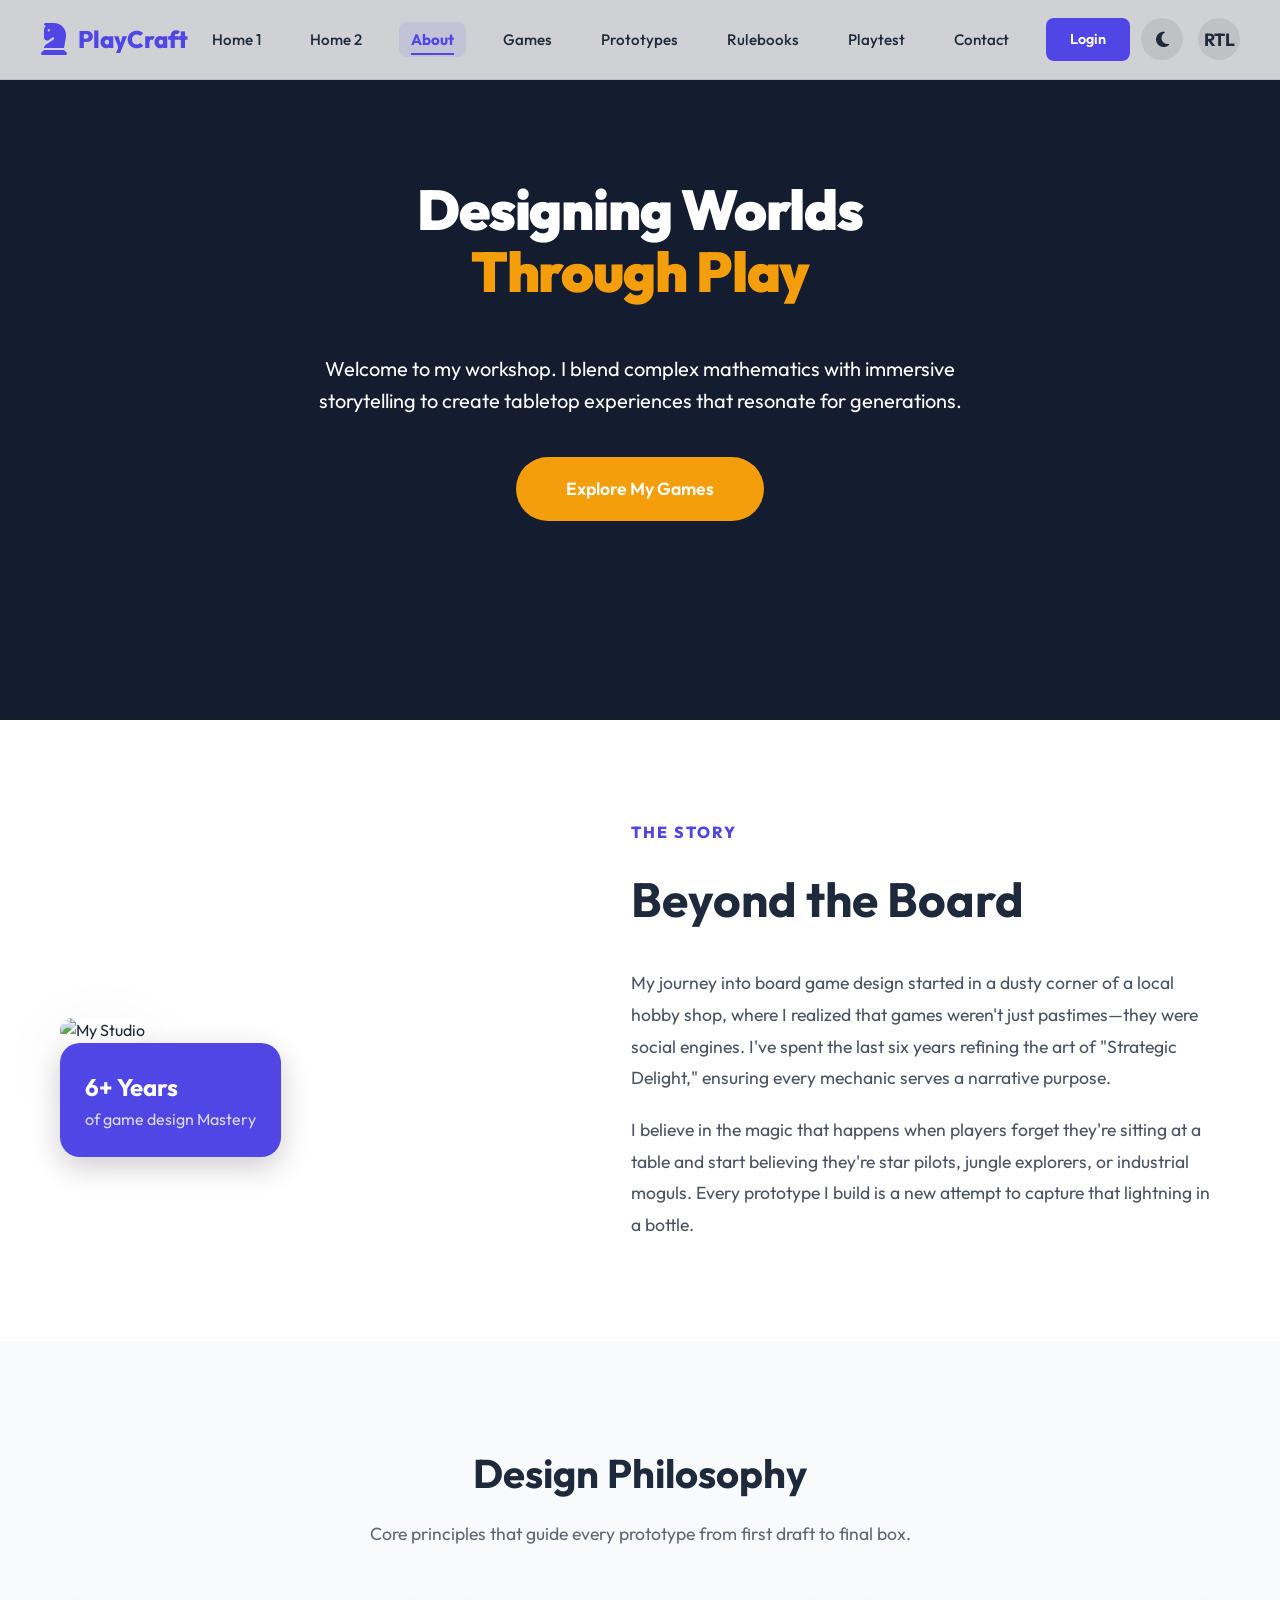
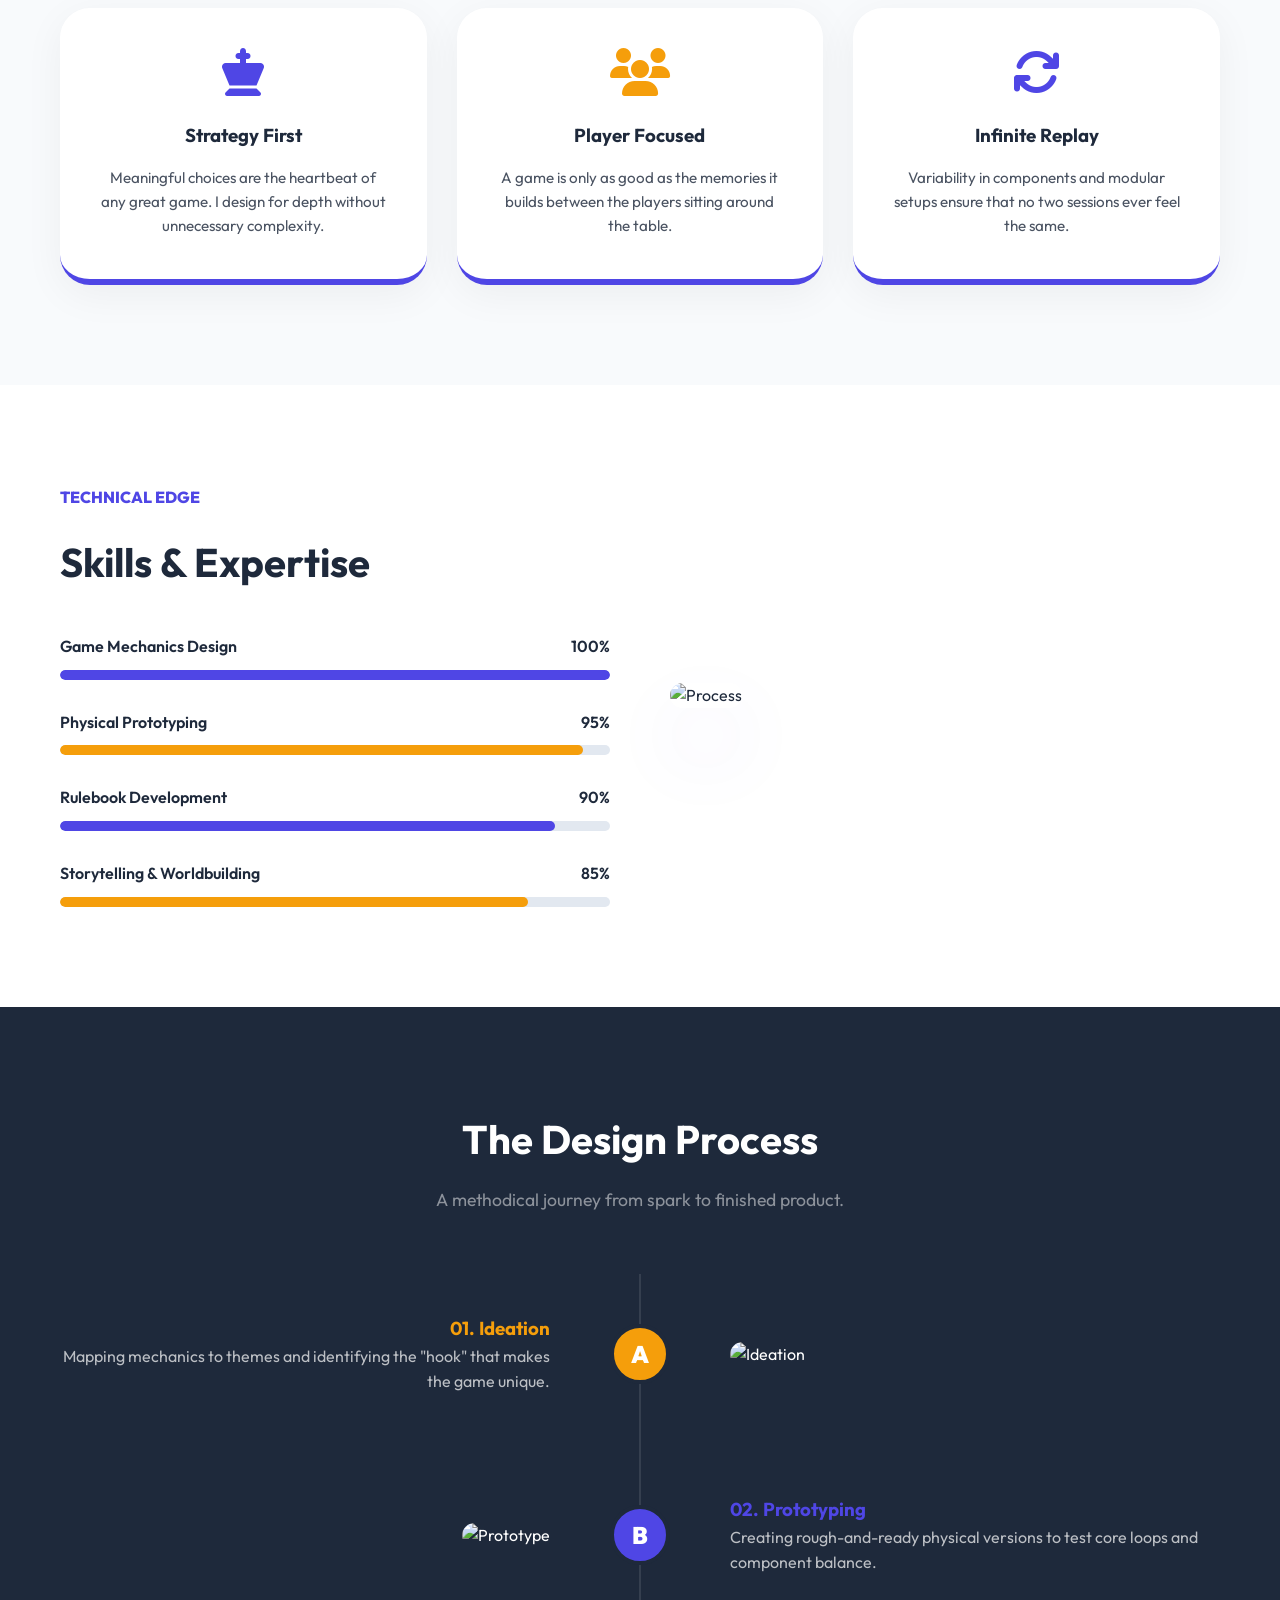
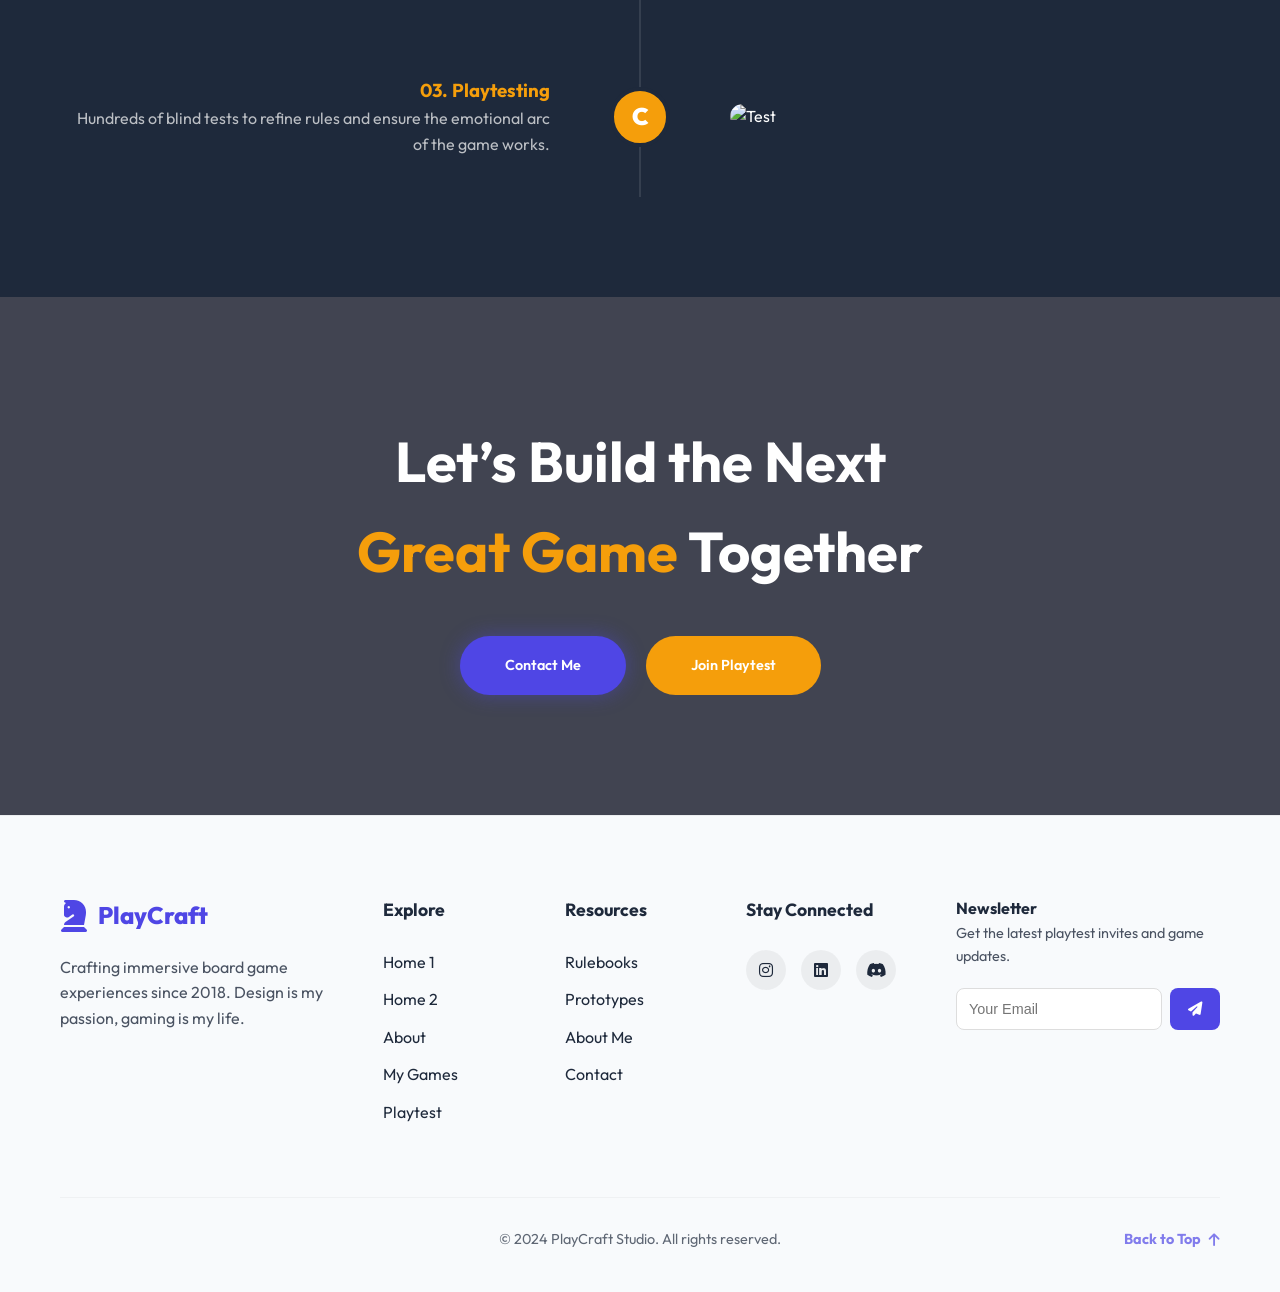
==== about.html @ fb5658e9 "first commit" ====
<!DOCTYPE html>
<html lang="en">

<head>
    <meta charset="UTF-8">
    <meta name="viewport" content="width=device-width, initial-scale=1.0">
    <title>About Me | PlayCraft - Designing Worlds Through Play</title>
    <link rel="stylesheet" href="style.css">
    <link
        href="https://fonts.googleapis.com/css2?family=Outfit:wght@300;400;500;600;700;800;900&family=Inter:wght@400;500;600;700&display=swap"
        rel="stylesheet">
    <link rel="stylesheet" href="https://cdnjs.cloudflare.com/ajax/libs/font-awesome/6.4.0/css/all.min.css">
</head>

<body>

    <!-- Header -->
    <header>
        <div class="header-container">
            <a href="index.html" class="logo">
                <i class="fas fa-chess-knight"></i>
                <span>PlayCraft</span>
            </a>
            <nav id="main-nav">
                <ul>
                    <li><a href="index.html">Home 1</a></li>
                    <li><a href="home2.html">Home 2</a></li>
                    <li><a href="about.html" class="active">About</a></li>
                    <li><a href="games.html">Games</a></li>
                    <li><a href="prototypes.html">Prototypes</a></li>
                    <li><a href="rulebooks.html">Rulebooks</a></li>
                    <li><a href="playtest.html">Playtest</a></li>
                    <li><a href="contact.html">Contact</a></li>
                    <li><a href="login.html" class="btn btn-primary">Login</a></li>
                </ul>
            </nav>
            <div class="header-actions">
                <button class="toggle-btn" id="theme-toggle"><i class="fas fa-moon"></i></button>
                <button class="toggle-btn" id="rtl-toggle">RTL</button>
                <i class="fas fa-bars hamburger" id="hamburger"></i>
            </div>
        </div>
    </header>

    <main>
        <!-- 1. Hero Section -->
        <section class="hero"
            style="background-image: url('https://images.unsplash.com/photo-1632501641765-e568d28b0015?auto=format&fit=crop&q=80&w=1920'); height: 80vh;">
            <div class="hero-overlay" style="background: rgba(15, 23, 42, 0.65);"></div>
            <div class="container" style="position: relative; z-index: 2; text-align: center; color: white; display: flex; flex-direction: column; align-items: center;">
                <h1 class="hero-title animate-up">Designing Worlds <br><span style="color: var(--secondary);">Through Play</span></h1>
                <p class="animate-up"
                    style="font-size: 1.25rem; max-width: 700px; margin: 30px auto 40px; opacity: 0.9; animation-delay: 0.2s;">
                    Welcome to my workshop. I blend complex mathematics with immersive storytelling to create tabletop
                    experiences that resonate for generations.</p>
                <a href="games.html" class="btn btn-secondary animate-up"
                    style="padding: 18px 50px; font-size: 1.1rem; border-radius: 50px; animation-delay: 0.4s;">Explore
                    My Games</a>
            </div>
        </section>

        <!-- 2. Designer Intro (Story Section) -->
        <section id="designer-intro" style="overflow: hidden;">
            <div class="container">
                <div style="display: flex; align-items: center; gap: 80px; flex-wrap: wrap;">
                    <div class="animate-left" style="flex: 1; min-width: 350px; position: relative;">
                        <img src="https://images.unsplash.com/photo-1552664730-d307ca884978?auto=format&fit=crop&q=80&w=800"
                            alt="My Studio"
                            style="width: 100%; border-radius: 40px; box-shadow: 0 30px 70px rgba(0,0,0,0.15); transition: transform 0.5s;"
                            onmouseover="this.style.transform='scale(1.05)'"
                            onmouseout="this.style.transform='scale(1)'">
                        <div
                            style="position: absolute; -bottom: 20px; -right: 20px; background: var(--primary); color: white; padding: 25px; border-radius: 20px; box-shadow: 0 10px 30px rgba(0,0,0,0.2);">
                            <h4 style="margin: 0; font-size: 1.5rem;">6+ Years</h4>
                            <p style="margin: 0; opacity: 0.8;">of game design Mastery</p>
                        </div>
                    </div>
                    <div class="animate-up" style="flex: 1.2; min-width: 350px;">
                        <span
                            style="color: var(--primary); font-weight: 800; text-transform: uppercase; letter-spacing: 2px;">The
                            Story</span>
                        <h2 style="font-size: 3rem; margin: 15px 0 30px;">Beyond the Board</h2>
                        <p style="font-size: 1.1rem; margin-bottom: 20px; line-height: 1.8; opacity: 0.8;">My journey
                            into board game design started in a dusty corner of a local hobby shop, where I realized
                            that games weren't just pastimes—they were social engines. I've spent the last six years
                            refining the art of "Strategic Delight," ensuring every mechanic serves a narrative purpose.
                        </p>
                        <p style="font-size: 1.1rem; line-height: 1.8; opacity: 0.8;">I believe in the magic that
                            happens when players forget they're sitting at a table and start believing they're star
                            pilots, jungle explorers, or industrial moguls. Every prototype I build is a new attempt to
                            capture that lightning in a bottle.</p>
                    </div>
                </div>
            </div>
        </section>

        <!-- 3. Design Philosophy -->
        <section id="philosophy" style="background: #f8fafc;">
            <div class="container">
                <div class="section-header">
                    <h2>Design Philosophy</h2>
                    <p>Core principles that guide every prototype from first draft to final box.</p>
                </div>
                <div style="display: grid; grid-template-columns: repeat(auto-fit, minmax(280px, 1fr)); gap: 30px;">
                    <div class="philosophy-card animate-up">
                        <i class="fas fa-chess-king"></i>
                        <h3>Strategy First</h3>
                        <p>Meaningful choices are the heartbeat of any great game. I design for depth without unnecessary complexity.</p>
                    </div>
                    <div class="philosophy-card animate-up" style="animation-delay: 0.1s;">
                        <i class="fas fa-users" style="color: var(--secondary);"></i>
                        <h3>Player Focused</h3>
                        <p>A game is only as good as the memories it builds between the players sitting around the table.</p>
                    </div>
                    <div class="philosophy-card animate-up" style="animation-delay: 0.2s;">
                        <i class="fas fa-sync"></i>
                        <h3>Infinite Replay</h3>
                        <p>Variability in components and modular setups ensure that no two sessions ever feel the same.</p>
                    </div>
                </div>
            </div>
        </section>

        <!-- 4. Skills & Expertise -->
        <section id="skills-section">
            <div class="container">
                <div style="display: flex; align-items: center; gap: 60px; flex-wrap: wrap;">
                    <div style="flex: 1; min-width: 350px;" class="animate-left">
                        <span style="color: var(--primary); font-weight: 800; text-transform: uppercase;">Technical
                            Edge</span>
                        <h2 style="font-size: 2.5rem; margin: 20px 0 40px;">Skills & Expertise</h2>

                        <div class="skill-item" style="margin-bottom: 30px;">
                            <div
                                style="display: flex; justify-content: space-between; margin-bottom: 10px; font-weight: 600;">
                                <span>Game Mechanics Design</span>
                                <span>100%</span>
                            </div>
                            <div
                                style="height: 10px; width: 100%; background: #e2e8f0; border-radius: 10px; overflow: hidden;">
                                <div class="animate-bar"
                                    style="height: 100%; width: 100%; background: var(--primary); border-radius: 10px;">
                                </div>
                            </div>
                        </div>

                        <div class="skill-item" style="margin-bottom: 30px;">
                            <div
                                style="display: flex; justify-content: space-between; margin-bottom: 10px; font-weight: 600;">
                                <span>Physical Prototyping</span>
                                <span>95%</span>
                            </div>
                            <div
                                style="height: 10px; width: 100%; background: #e2e8f0; border-radius: 10px; overflow: hidden;">
                                <div class="animate-bar"
                                    style="height: 100%; width: 95%; background: var(--secondary); border-radius: 10px;">
                                </div>
                            </div>
                        </div>

                        <div class="skill-item" style="margin-bottom: 30px;">
                            <div
                                style="display: flex; justify-content: space-between; margin-bottom: 10px; font-weight: 600;">
                                <span>Rulebook Development</span>
                                <span>90%</span>
                            </div>
                            <div
                                style="height: 10px; width: 100%; background: #e2e8f0; border-radius: 10px; overflow: hidden;">
                                <div class="animate-bar"
                                    style="height: 100%; width: 90%; background: var(--primary); border-radius: 10px;">
                                </div>
                            </div>
                        </div>

                        <div class="skill-item">
                            <div
                                style="display: flex; justify-content: space-between; margin-bottom: 10px; font-weight: 600;">
                                <span>Storytelling & Worldbuilding</span>
                                <span>85%</span>
                            </div>
                            <div
                                style="height: 10px; width: 100%; background: #e2e8f0; border-radius: 10px; overflow: hidden;">
                                <div class="animate-bar"
                                    style="height: 100%; width: 85%; background: var(--secondary); border-radius: 10px;">
                                </div>
                            </div>
                        </div>
                    </div>
                    <div style="flex: 1; min-width: 350px;" class="animate-right">
                        <img src="https://images.pexels.com/photos/33975462/pexels-photo-33975462.jpeg" alt="Process"
                            style="width: 100%; border-radius: 30px; box-shadow: 0 40px 80px rgba(79, 70, 229, 0.1);">
                    </div>
                </div>
            </div>
        </section>

        <!-- 5. Design Process (Timeline) -->
        <section id="design-process-about" style="background: #1e293b; color: white;">
            <div class="container">
                <div class="section-header">
                    <h2 style="color: white;">The Design Process</h2>
                    <p style="color: rgba(255,255,255,0.7);">A methodical journey from spark to finished product.</p>
                </div>
                <div class="timeline" style="position: relative; padding: 40px 0;">
                    <div
                        style="position: absolute; left: 50%; top: 0; bottom: 0; width: 2px; background: rgba(255,255,255,0.1); transform: translateX(-50%);">
                    </div>

                    <div class="timeline-step animate-up"
                        style="display: flex; gap: 60px; margin-bottom: 100px; align-items: center;">
                        <div style="flex: 1; text-align: right;">
                            <h3 style="color: var(--secondary);">01. Ideation</h3>
                            <p style="margin: 0; opacity: 0.7;">Mapping mechanics to themes and identifying the "hook"
                                that makes the game unique.</p>
                        </div>
                        <div
                            style="width: 60px; height: 60px; background: var(--secondary); border-radius: 50%; z-index: 2; border: 4px solid #1e293b; display: flex; align-items: center; justify-content: center; font-weight: 900; font-size: 1.5rem;">
                            A</div>
                        <div style="flex: 1;">
                            <img src="https://images.pexels.com/photos/25798270/pexels-photo-25798270.jpeg"
                                alt="Ideation" style="width: 150px; border-radius: 20px;">
                        </div>
                    </div>

                    <div class="timeline-step animate-up"
                        style="display: flex; gap: 60px; margin-bottom: 100px; align-items: center; flex-direction: row-reverse; animation-delay: 0.1s;">
                        <div style="flex: 1; text-align: left;">
                            <h3 style="color: var(--primary);">02. Prototyping</h3>
                            <p style="margin: 0; opacity: 0.7;">Creating rough-and-ready physical versions to test core
                                loops and component balance.</p>
                        </div>
                        <div
                            style="width: 60px; height: 60px; background: var(--primary); border-radius: 50%; z-index: 2; border: 4px solid #1e293b; display: flex; align-items: center; justify-content: center; font-weight: 900; font-size: 1.5rem;">
                            B</div>
                        <div style="flex: 1; text-align: right;">
                            <img src="https://images.unsplash.com/photo-1596464716127-f2a82984de30?auto=format&fit=crop&q=80&w=300"
                                alt="Prototype" style="width: 150px; border-radius: 20px;">
                        </div>
                    </div>

                    <div class="timeline-step animate-up"
                        style="display: flex; gap: 60px; align-items: center; animation-delay: 0.2s;">
                        <div style="flex: 1; text-align: right;">
                            <h3 style="color: var(--secondary);">03. Playtesting</h3>
                            <p style="margin: 0; opacity: 0.7;">Hundreds of blind tests to refine rules and ensure the
                                emotional arc of the game works.</p>
                        </div>
                        <div
                            style="width: 60px; height: 60px; background: var(--secondary); border-radius: 50%; z-index: 2; border: 4px solid #1e293b; display: flex; align-items: center; justify-content: center; font-weight: 900; font-size: 1.5rem;">
                            C</div>
                        <div style="flex: 1;">
                            <img src="https://images.unsplash.com/photo-1544731612-de7f96afe55f?auto=format&fit=crop&q=80&w=300"
                                alt="Test" style="width: 150px; border-radius: 20px;">
                        </div>
                    </div>
                </div>
            </div>
        </section>

        <!-- 6. CTA Section -->
        <section id="about-cta"
            style="padding: 120px 0; text-align: center; background-image: url('https://images.unsplash.com/photo-1553481187-be93c21490a9?auto=format&fit=crop&q=80&w=1920'); background-attachment: fixed; background-size: cover; position: relative; overflow: hidden;">
            <div class="hero-overlay" style="background: rgba(2, 6, 23, 0.75);"></div>
            <div class="container animate-up" style="position: relative; z-index: 2; color: white;">
                <h2 style="font-size: 3.5rem; margin-bottom: 20px;">Let’s Build the Next <br><span
                        style="color: var(--secondary);">Great Game</span> Together</h2>
                <div style="display: flex; gap: 20px; justify-content: center; margin-top: 40px;">
                    <a href="contact.html" class="btn btn-primary"
                        style="padding: 18px 45px; border-radius: 50px; transition: transform 0.3s; box-shadow: 0 0 20px rgba(79, 70, 229, 0.4);"
                        onmouseover="this.style.transform='scale(1.1)'; this.style.boxShadow='0 0 40px rgba(79, 70, 229, 0.6)'"
                        onmouseout="this.style.transform='scale(1)'; this.style.boxShadow='0 0 20px rgba(79, 70, 229, 0.4)'">Contact
                        Me</a>
                    <a href="playtest.html" class="btn btn-secondary"
                        style="padding: 18px 45px; border-radius: 50px;">Join Playtest</a>
                </div>
            </div>
        </section>
    </main>

    <!-- Footer -->
    <footer>
        <div class="container">
            <div class="footer-grid">
                <div class="footer-logo-desc">
                    <a href="index.html" class="logo">
                        <i class="fas fa-chess-knight"></i>
                        <span>PlayCraft</span>
                    </a>
                    <p>Crafting immersive board game experiences since 2018. Design is my passion, gaming is my life.
                    </p>
                </div>
                <div class="footer-links">
                    <h4>Explore</h4>
                    <ul>
                        <li><a href="index.html">Home 1</a></li>
                        <li><a href="home2.html">Home 2</a></li>
                        <li><a href="about.html">About</a></li>
                        <li><a href="games.html">My Games</a></li>
                        <li><a href="playtest.html">Playtest</a></li>
                    </ul>
                </div>
                <div class="footer-links">
                    <h4>Resources</h4>
                    <ul>
                        <li><a href="rulebooks.html">Rulebooks</a></li>
                        <li><a href="prototypes.html">Prototypes</a></li>
                        <li><a href="about.html">About Me</a></li>
                        <li><a href="contact.html">Contact</a></li>
                    </ul>
                </div>
                <div class="footer-links">
                    <h4>Stay Connected</h4>
                    <div class="social-icons">
                        <a href="#" class="social-icon"><i class="fab fa-instagram"></i></a>
                        <a href="#" class="social-icon"><i class="fab fa-linkedin"></i></a>
                        <a href="#" class="social-icon"><i class="fab fa-discord"></i></a>
                    </div>
                </div>
                <div class="footer-newsletter">
                    <h4>Newsletter</h4>
                    <p style="margin-bottom: 20px; font-size: 0.9rem; opacity: 0.8;">Get the latest playtest invites and game updates.</p>
                    <form style="display: flex; gap: 8px;">
                        <input type="email" placeholder="Your Email" style="flex: 1; padding: 12px; border-radius: 8px; border: 1px solid #ddd; font-size: 0.9rem; background: var(--bg-light); color: var(--text-main);">
                        <button type="submit" class="btn btn-primary" style="padding: 10px 18px;"><i class="fas fa-paper-plane"></i></button>
                    </form>
                </div>
            </div>
            <div class="footer-bottom">
                <p>&copy; 2024 PlayCraft Studio. All rights reserved.</p>
                <a href="#" class="back-to-top">Back to Top <i class="fas fa-arrow-up"></i></a>
            </div>
        </div>
    </footer>

    <script src="main.js"></script>
</body>

</html>
---- style.css ----
:root {
    --primary: #4f46e5;
    --primary-dark: #4338ca;
    --secondary: #f59e0b;
    --secondary-dark: #d97706;
    --bg-light: #ffffff;
    --bg-dark: #0f172a;
    --text-light: #1e293b;
    --text-dark: #f8fafc;
    --card-bg-light: #ffffff;
    --card-bg-dark: #1e293b;
    --header-height: 80px;
    --transition: all 0.3s cubic-bezier(0.4, 0, 0.2, 1);
}

* {
    margin: 0;
    padding: 0;
    box-sizing: border-box;
}

html {
    scroll-behavior: smooth;
}

body {
    font-family: 'Outfit', sans-serif;
    line-height: 1.6;
    background-color: var(--bg-light);
    color: var(--text-light);
    transition: var(--transition);
    overflow-x: hidden;
}

body.dark-mode {
    background-color: var(--bg-dark);
    color: var(--text-dark);
}

[dir="rtl"] {
    direction: rtl;
    font-family: 'Inter', sans-serif;
}

a {
    text-decoration: none;
    color: inherit;
    transition: var(--transition);
}

button {
    cursor: pointer;
    border: none;
    outline: none;
    font-family: inherit;
    transition: var(--transition);
}

.container {
    max-width: 1200px;
    margin: 0 auto;
    padding: 0 20px;
}

/* Header Styling */
header {
    position: fixed;
    top: 0;
    left: 0;
    width: 100%;
    height: var(--header-height);
    background: rgba(255, 255, 255, 0.8);
    backdrop-filter: blur(10px);
    z-index: 1000;
    display: flex;
    align-items: center;
    border-bottom: 1px solid rgba(0, 0, 0, 0.1);
    transition: var(--transition);
}

body.dark-mode header {
    background: rgba(15, 23, 42, 0.8);
    border-bottom: 1px solid rgba(255, 255, 255, 0.1);
}

.header-container {
    display: flex;
    justify-content: space-between;
    align-items: center;
    width: 100%;
    padding: 0 40px;
}

.logo {
    display: flex;
    align-items: center;
    gap: 10px;
    font-size: 1.5rem;
    font-weight: 800;
    color: var(--primary);
}

.logo i {
    font-size: 2rem;
}

nav ul {
    display: flex;
    list-style: none;
    gap: 25px;
    align-items: center;
}

nav ul li a {
    font-weight: 500;
    font-size: 0.95rem;
    position: relative;
    padding: 8px 12px;
    border-radius: 8px;
}

nav ul li a::after {
    content: '';
    position: absolute;
    bottom: 2px;
    left: 12px;
    width: 0;
    height: 2px;
    background: var(--primary);
    transition: var(--transition);
}

nav ul li a:hover {
    color: var(--primary);
}

nav ul li a:hover::after {
    width: calc(100% - 24px);
}

/* Active Navigation State */
nav ul li a.active {
    color: var(--primary);
    font-weight: 700;
    background: rgba(79, 70, 229, 0.1);
}

body.dark-mode nav ul li a.active {
    background: rgba(255, 255, 255, 0.05);
    color: var(--secondary);
}

nav ul li a.active::after {
    width: calc(100% - 24px);
    background: var(--primary);
}

body.dark-mode nav ul li a.active::after {
    background: var(--secondary);
}

.header-actions {
    display: flex;
    align-items: center;
    gap: 15px;
}
.hamburger {
    display: none !important;
    font-size: 1.5rem;
    cursor: pointer;
    transition: var(--transition);
    color: var(--text-main);
}

body.dark-mode .hamburger {
    color: #f1f5f9;
}

/* Common Hero Heading Standard */
.hero-title {
    font-size: 3.5rem;
    font-weight: 900;
    line-height: 1.1;
    letter-spacing: -0.02em;
    margin-bottom: 20px;
    text-transform: none;
}

@media (max-width: 1024px) {
    .hero-title {
        font-size: 3rem;
    }
}

@media (max-width: 768px) {
    .hero-title {
        font-size: 2.5rem;
    }
}

.hamburger:hover {
    color: var(--primary);
}

.btn {
    padding: 10px 24px;
    border-radius: 8px;
    font-weight: 600;
    font-size: 0.9rem;
    display: inline-flex;
    align-items: center;
    justify-content: center;
    gap: 8px;
}

.btn-primary {
    background-color: var(--primary);
    color: white !important;
}

.btn-primary:hover {
    background-color: var(--primary-dark);
    color: white !important;
    transform: translateY(-3px) scale(1.02);
    box-shadow: 0 15px 30px rgba(79, 70, 229, 0.4);
    filter: brightness(1.1);
}

.btn-secondary {
    background-color: var(--secondary);
    color: white !important;
}

.btn-secondary:hover {
    background-color: var(--secondary-dark);
    color: white !important;
    transform: translateY(-3px) scale(1.02);
    box-shadow: 0 15px 30px rgba(245, 158, 11, 0.4);
    filter: brightness(1.1);
}

.toggle-btn {
    width: 42px;
    height: 42px;
    border-radius: 50%;
    background: rgba(0, 0, 0, 0.08);
    color: var(--text-main);
    display: flex;
    align-items: center;
    justify-content: center;
    font-size: 1.1rem;
    font-weight: 700;
    cursor: pointer;
    transition: var(--transition);
}

.toggle-btn:hover {
    background: var(--primary);
    color: white;
    transform: translateY(-2px);
}

body.dark-mode .toggle-btn {
    background: rgba(255, 255, 255, 0.15);
    color: #f1f5f9;
}

body.dark-mode .toggle-btn:hover {
    background: rgba(255, 255, 255, 0.25);
    color: var(--secondary);
    transform: translateY(-2px);
}

#theme-toggle i {
    transition: var(--transition);
}

body.dark-mode #theme-toggle i {
    color: var(--secondary);
}

/* Footer Styling */
footer {
    padding: 80px 0 40px;
    background: #f8fafc;
    border-top: 1px solid rgba(0, 0, 0, 0.05);
}

body.dark-mode footer {
    background: #0b1120;
    border-top: 1px solid rgba(255, 255, 255, 0.05);
}

.footer-grid {
    display: grid;
    grid-template-columns: repeat(auto-fit, minmax(180px, 1fr));
    gap: 40px;
    margin-bottom: 60px;
}

@media (min-width: 1024px) {
    .footer-grid {
        grid-template-columns: 2fr 1fr 1fr 1.2fr 1.8fr;
    }
}

.footer-logo-desc p {
    margin-top: 20px;
    opacity: 0.8;
    max-width: 300px;
}

.footer-links h4 {
    margin-bottom: 25px;
    font-size: 1.1rem;
}

.footer-links ul {
    list-style: none;
}

.footer-links ul li {
    margin-bottom: 12px;
}

.footer-links ul li a:hover {
    color: var(--primary);
    padding-left: 5px;
}

.social-icons {
    display: flex;
    gap: 15px;
}

.social-icon {
    width: 40px;
    height: 40px;
    border-radius: 50%;
    background: rgba(0, 0, 0, 0.05);
    display: flex;
    align-items: center;
    justify-content: center;
    transition: var(--transition);
}

body.dark-mode .social-icon {
    background: rgba(255, 255, 255, 0.05);
}

.social-icon:hover {
    background: var(--primary);
    color: white;
    transform: translateY(-3px);
}

.footer-bottom {
    padding-top: 30px;
    border-top: 1px solid rgba(0, 0, 0, 0.05);
    display: flex;
    justify-content: center;
    align-items: center;
    position: relative;
    font-size: 0.9rem;
    opacity: 0.7;
}

.back-to-top {
    position: absolute;
    right: 0;
    color: var(--primary);
    text-decoration: none;
    font-weight: 700;
    transition: 0.3s;
    display: flex;
    align-items: center;
    gap: 8px;
}

.back-to-top:hover {
    transform: translateY(-3px);
    color: var(--secondary);
}

@media (max-width: 768px) {
    .footer-bottom {
        flex-direction: column;
        gap: 15px;
    }
    .back-to-top {
        position: static;
    }
}

body.dark-mode .footer-bottom {
    border-top: 1px solid rgba(255, 255, 255, 0.05);
}

/* Sections Common */
section {
    padding: 100px 0;
}

.section-header {
    text-align: center;
    margin-bottom: 60px;
}

.section-header h2 {
    font-size: 2.5rem;
    margin-bottom: 15px;
}

.section-header p {
    font-size: 1.1rem;
    max-width: 600px;
    margin: 0 auto;
    opacity: 0.7;
}

/* Hero Base Styling */
.hero {
    height: 100vh;
    display: flex;
    align-items: center;
    position: relative;
    overflow: hidden;
    padding-top: var(--header-height);
    background-size: cover;
    background-position: center;
    background-repeat: no-repeat;
    background-color: #1e293b; /* Fallback */
}

.hero-overlay {
    position: absolute;
    top: 0;
    left: 0;
    width: 100%;
    height: 100%;
    background: linear-gradient(rgba(15, 23, 42, 0.7), rgba(15, 23, 42, 0.4));
    z-index: 1;
}

body.dark-mode .hero-overlay {
    background: linear-gradient(rgba(2, 6, 23, 0.8), rgba(2, 6, 23, 0.6));
}

.hero .container {
    position: relative;
    z-index: 2;
    color: white;
}

/* Image Utilities */
img {
    max-width: 100%;
    height: auto;
    object-fit: cover;
}

.img-responsive {
    width: 100%;
    height: 100%;
    object-fit: cover;
}

.card img {
    width: 100%;
    height: 250px;
    object-fit: cover;
    background-color: #f1f5f9; /* Fallback */
}

body.dark-mode .card img {
    background-color: #334155;
}

.section-bg-img {
    position: absolute;
    top: 0;
    left: 0;
    width: 100%;
    height: 100%;
    object-fit: cover;
    opacity: 0.1;
    z-index: -1;
}

/* Global Dark Mode Fixes */
body.dark-mode {
    background-color: #020617;
    color: #f1f5f9;
}

body.dark-mode section:not(.hero) {
    background-color: #020617 !important;
    color: #f1f5f9;
}

body.dark-mode .container {
    color: #f1f5f9;
}

body.dark-mode h1, 
body.dark-mode h2, 
body.dark-mode h3, 
body.dark-mode h4, 
body.dark-mode p, 
body.dark-mode span,
body.dark-mode label {
    color: #f1f5f9 !important;
}

body.dark-mode .card,
body.dark-mode .testimonial-card,
body.dark-mode .process-step,
body.dark-mode .philosophy-item,
body.dark-mode .session-card {
    background-color: #1e293b !important;
    color: #f1f5f9 !important;
    box-shadow: 0 10px 30px rgba(0,0,0,0.3) !important;
    border: 1px solid rgba(255,255,255,0.05);
}

body.dark-mode .section-header p {
    color: #94a3b8 !important;
}

body.dark-mode .footer-bottom {
    border-top: 1px solid rgba(255,255,255,0.1);
}

body.dark-mode .header-container {
    background: rgba(15, 23, 42, 0.95);
}

/* Fix specific colors that might be too dark */
body.dark-mode a {
    color: #f1f5f9;
}

body.dark-mode a:hover {
    color: var(--secondary);
}

/* Animations Updated */
@keyframes fadeInUp {
    from { opacity: 0; transform: translateY(50px); }
    to { opacity: 1; transform: translateY(0); }
}

@keyframes slideInUp {
    from { opacity: 0; transform: translateY(100px); }
    to { opacity: 1; transform: translateY(0); }
}

.hero-title, .hero-description, .hero-btns {
    opacity: 0;
    animation: fadeInUp 0.8s cubic-bezier(0.4, 0, 0.2, 1) forwards;
}

.hero-title { animation-delay: 0.2s; }
.hero-description { animation-delay: 0.4s; }
.hero-btns { animation-delay: 0.6s; }

/* Auth Pages */
.auth-page {
    height: 100vh;
    display: flex;
    align-items: center;
    justify-content: center;
    background: #f1f5f9;
}

body.dark-mode .auth-page {
    background: #020617;
}

.auth-card {
    background: white;
    padding: 40px;
    border-radius: 20px;
    width: 100%;
    max-width: 450px;
    box-shadow: 0 25px 50px -12px rgba(0, 0, 0, 0.1);
    position: relative;
}

body.dark-mode .auth-card {
    background: var(--card-bg-dark);
}

.auth-logo {
    text-align: center;
    margin-bottom: 30px;
}

.auth-form .form-group {
    margin-bottom: 20px;
}

.auth-form label {
    display: block;
    margin-bottom: 8px;
    font-weight: 600;
}

.auth-form input {
    width: 100%;
    padding: 12px 16px;
    border: 1px solid rgba(0, 0, 0, 0.1);
    border-radius: 8px;
    background: transparent;
    color: inherit;
}

body.dark-mode .auth-form input {
    border-color: rgba(255, 255, 255, 0.1);
}

.password-input-wrapper {
    position: relative;
}

.password-toggle {
    position: absolute;
    right: 15px;
    top: 50%;
    transform: translateY(-50%);
    cursor: pointer;
    opacity: 0.5;
}

.auth-options {
    display: flex;
    justify-content: space-between;
    align-items: center;
    margin-bottom: 25px;
    font-size: 0.85rem;
}

.social-login {
    display: flex;
    gap: 15px;
    margin-top: 25px;
}

.social-btn {
    flex: 1;
    padding: 12px;
    border: 1px solid rgba(0, 0, 0, 0.1);
    border-radius: 8px;
    display: flex;
    align-items: center;
    justify-content: center;
    gap: 10px;
    background: transparent;
    color: #334155;
    cursor: pointer;
    transition: var(--transition);
}

.social-btn:hover {
    background: rgba(0, 0, 0, 0.05);
    transform: translateY(-2px);
}

body.dark-mode .social-btn {
    border-color: rgba(255, 255, 255, 0.1);
    color: #f1f5f9;
}

body.dark-mode .social-btn:hover {
    background: rgba(255, 255, 255, 0.1);
}

/* Auth Divider */
.auth-divider {
    text-align: center;
    margin: 30px 0;
    position: relative;
}

.auth-divider hr {
    border: 0;
    border-top: 1px solid rgba(0,0,0,0.1);
}

body.dark-mode .auth-divider hr {
    border-top-color: rgba(255,255,255,0.1);
}

.auth-divider span {
    position: absolute;
    top: 50%;
    left: 50%;
    transform: translate(-50%, -50%);
    background: white;
    padding: 0 15px;
    font-size: 0.8rem;
    color: #64748b;
    font-weight: 600;
}

body.dark-mode .auth-divider span {
    background: var(--card-bg-dark);
    color: #94a3b8;
}

/* Animations */
@keyframes fadeInUp {
    from { opacity: 0; transform: translateY(30px); }
    to { opacity: 1; transform: translateY(0); }
}

.animate-up {
    animation: fadeInUp 0.8s ease forwards;
}

@keyframes slideInLeft {
    from { opacity: 0; transform: translateX(-50px); }
    to { opacity: 1; transform: translateX(0); }
}

.animate-left {
    animation: slideInLeft 0.8s ease forwards;
}

/* Newsletter Card Theme Support */
.newsletter-card {
    max-width: 600px;
    margin: 0 auto;
    padding: 60px;
    background: rgba(255, 255, 255, 0.95);
    backdrop-filter: blur(10px);
    border-radius: 40px;
    box-shadow: 0 30px 60px rgba(0,0,0,0.1);
}

.newsletter-card h2 {
    margin-bottom: 20px;
    color: #1e293b !important;
}

.newsletter-card p {
    margin-bottom: 40px;
    opacity: 0.8;
    color: #1e293b !important;
}

body.dark-mode .newsletter-card {
    background: #1e293b;
}

body.dark-mode .newsletter-card h2,
body.dark-mode .newsletter-card p {
    color: #f1f5f9 !important;
}

.home2-newsletter {
    position: relative;
    padding: 100px 0;
    text-align: center;
    background-size: cover;
    background-position: center;
    border-radius: 40px;
    margin: 40px;
    overflow: hidden;
}

/* Advanced Modal Styling */
.modal-overlay {
    position: fixed;
    top: 0;
    left: 0;
    width: 100%;
    height: 100%;
    background: rgba(15, 23, 42, 0.8);
    backdrop-filter: blur(8px);
    display: none;
    align-items: center;
    justify-content: center;
    z-index: 2000;
    padding: 20px;
    animation: fadeIn 0.3s ease;
}

.modal-card {
    background: white;
    width: 100%;
    max-width: 700px;
    border-radius: 30px;
    overflow: hidden;
    position: relative;
    box-shadow: 0 40px 100px rgba(0,0,0,0.4);
    animation: scaleIn 0.4s cubic-bezier(0.175, 0.885, 0.32, 1.275);
}

body.dark-mode .modal-card {
    background: #1e293b;
    border: 1px solid rgba(255,255,255,0.05);
}

.modal-close {
    position: absolute;
    top: 20px;
    right: 20px;
    width: 40px;
    height: 40px;
    background: white;
    border-radius: 50%;
    display: flex;
    align-items: center;
    justify-content: center;
    cursor: pointer;
    z-index: 10;
    box-shadow: 0 10px 20px rgba(0,0,0,0.1);
    transition: 0.3s;
}

body.dark-mode .modal-close {
    background: #0f172a;
}

.modal-close:hover {
    transform: rotate(90deg) scale(1.1);
    background: var(--secondary);
    color: white;
}

.modal-img-container {
    height: 350px;
    width: 100%;
    position: relative;
}

.modal-img {
    width: 100%;
    height: 100%;
    object-fit: cover;
}

.modal-body {
    padding: 40px;
}

.modal-title {
    font-size: 2.2rem;
    font-weight: 800;
    margin-bottom: 20px;
    color: var(--primary);
}

body.dark-mode .modal-title {
    color: var(--secondary);
}

.philosophy-card {
    padding: 40px;
    background: var(--bg-light);
    border-radius: 30px;
    border-bottom: 6px solid var(--primary);
    box-shadow: 0 10px 40px rgba(0,0,0,0.05);
    transition: var(--transition);
    text-align: center;
}

.philosophy-card:hover {
    transform: translateY(-15px);
    box-shadow: 0 20px 40px rgba(79, 70, 229, 0.2);
}

.philosophy-card i {
    font-size: 3rem;
    color: var(--primary);
    margin-bottom: 25px;
    display: block;
}

body.dark-mode .philosophy-card {
    background: var(--card-bg-dark) !important;
}

.philosophy-card h3 {
    margin-bottom: 15px;
}

.philosophy-card p {
    font-size: 0.95rem;
    line-height: 1.6;
    opacity: 0.8;
}

.prototype-card {
    background: var(--bg-light);
    border-radius: 30px;
    overflow: hidden;
    box-shadow: 0 20px 50px rgba(0,0,0,0.05);
    display: flex;
    flex-direction: column;
    transition: var(--transition);
}

.prototype-card:hover {
    transform: translateY(-10px);
    box-shadow: 0 30px 60px rgba(79, 70, 229, 0.15);
}

body.dark-mode .prototype-card {
    background: var(--card-bg-dark) !important;
}

.prototype-card-content {
    padding: 40px;
    text-align: center;
    display: flex;
    flex-direction: column;
    align-items: center;
}

.prototype-card-content h3 {
    font-size: 1.8rem;
    margin-bottom: 15px;
}

.prototype-card-content p {
    opacity: 0.8;
    margin-bottom: 25px;
    line-height: 1.6;
}

/* Generic Theme Card for multiple uses */
.theme-card {
    background: var(--bg-light);
    box-shadow: 0 10px 30px rgba(0,0,0,0.05);
    transition: var(--transition);
}

body.dark-mode .theme-card {
    background: var(--card-bg-dark) !important;
}

/* Contact Form Theme Styles */
.contact-form label {
    display: block;
    margin-bottom: 12px;
    font-weight: 700;
    color: #334155;
    transition: var(--transition);
}

body.dark-mode .contact-form label {
    color: #f1f5f9;
}

.contact-form input,
.contact-form textarea {
    width: 100%;
    padding: 18px 25px;
    border-radius: 15px;
    border: 1.5px solid #e2e8f0;
    font-size: 1rem;
    transition: all 0.3s;
    background: #f1f5f9;
    color: #334155;
    outline: none;
}

body.dark-mode .contact-form input,
body.dark-mode .contact-form textarea {
    background: rgba(255, 255, 255, 0.05);
    border-color: rgba(255, 255, 255, 0.1);
    color: white;
}

.contact-form input:focus,
.contact-form textarea:focus {
    border-color: var(--primary);
    background: white;
    box-shadow: 0 0 0 4px rgba(79, 70, 229, 0.1);
}

body.dark-mode .contact-form input:focus,
body.dark-mode .contact-form textarea:focus {
    background: rgba(255, 255, 255, 0.1);
    border-color: var(--secondary);
}

.contact-form button:hover {
    transform: scale(1.02);
}

.modal-description {
    font-size: 1.1rem;
    line-height: 1.7;
    opacity: 0.8;
    margin-bottom: 30px;
}

@keyframes fadeIn {
    from { opacity: 0; }
    to { opacity: 1; }
}

@keyframes scaleIn {
    from { opacity: 0; transform: scale(0.8) translateY(20px); }
    to { opacity: 1; transform: scale(1) translateY(0); }
}

@media (max-width: 768px) {
    .modal-img-container { height: 250px; }
    .modal-body { padding: 30px; }
    .modal-title { font-size: 1.8rem; }
}

/* Responsive Overall */
@media (max-width: 1024px) {
    .header-container { padding: 0 15px; width: 100%; }
    .hero-title { font-size: 3rem; }
    .footer-grid { grid-template-columns: 1fr 1fr; }
    .newsletter-card { padding: 40px 20px; border-radius: 20px; margin: 0 10px; }
    
    nav {
        position: fixed;
        top: var(--header-height);
        left: -100%;
        width: 100%;
        height: calc(100vh - var(--header-height));
        background: var(--bg-light);
        transition: 0.3s ease;
        padding: 40px;
        z-index: 1000;
        box-shadow: 0 20px 40px rgba(0,0,0,0.1);
    }
    body.dark-mode nav { background: var(--bg-dark); }
    nav.active { left: 0; }
    nav ul {
        flex-direction: column;
        align-items: flex-start;
        gap: 30px;
    }
    .hamburger {
        display: block !important;
    }
    .hero { text-align: center; }
    .hero-content { margin: 0 auto; }
}

@media (max-width: 768px) {
    .home2-newsletter { 
        margin: 20px 10px; 
        padding: 60px 0; 
        border-radius: 20px;
    }
    .newsletter-card { padding: 30px 15px; }
}

@media (max-width: 480px) {
    .hero-title { font-size: 2.5rem; }
    .footer-grid { grid-template-columns: 1fr; }
}
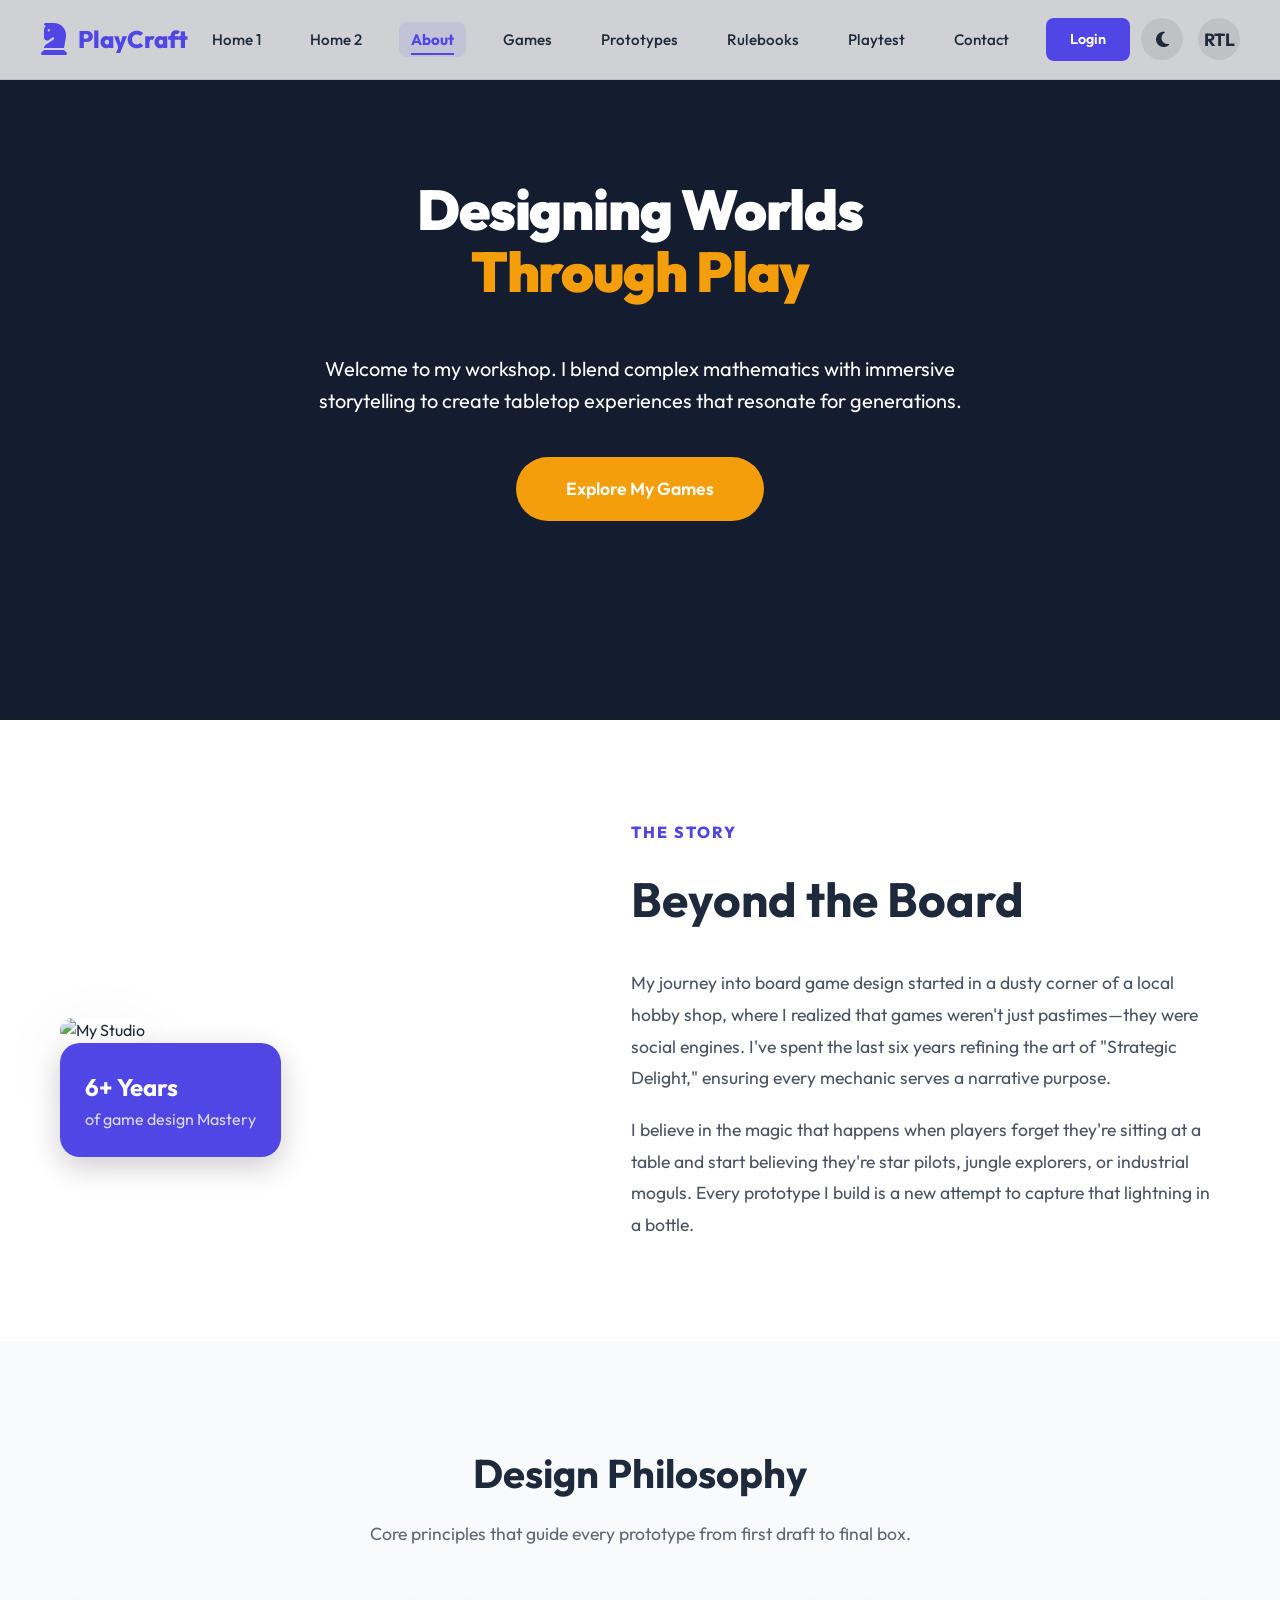
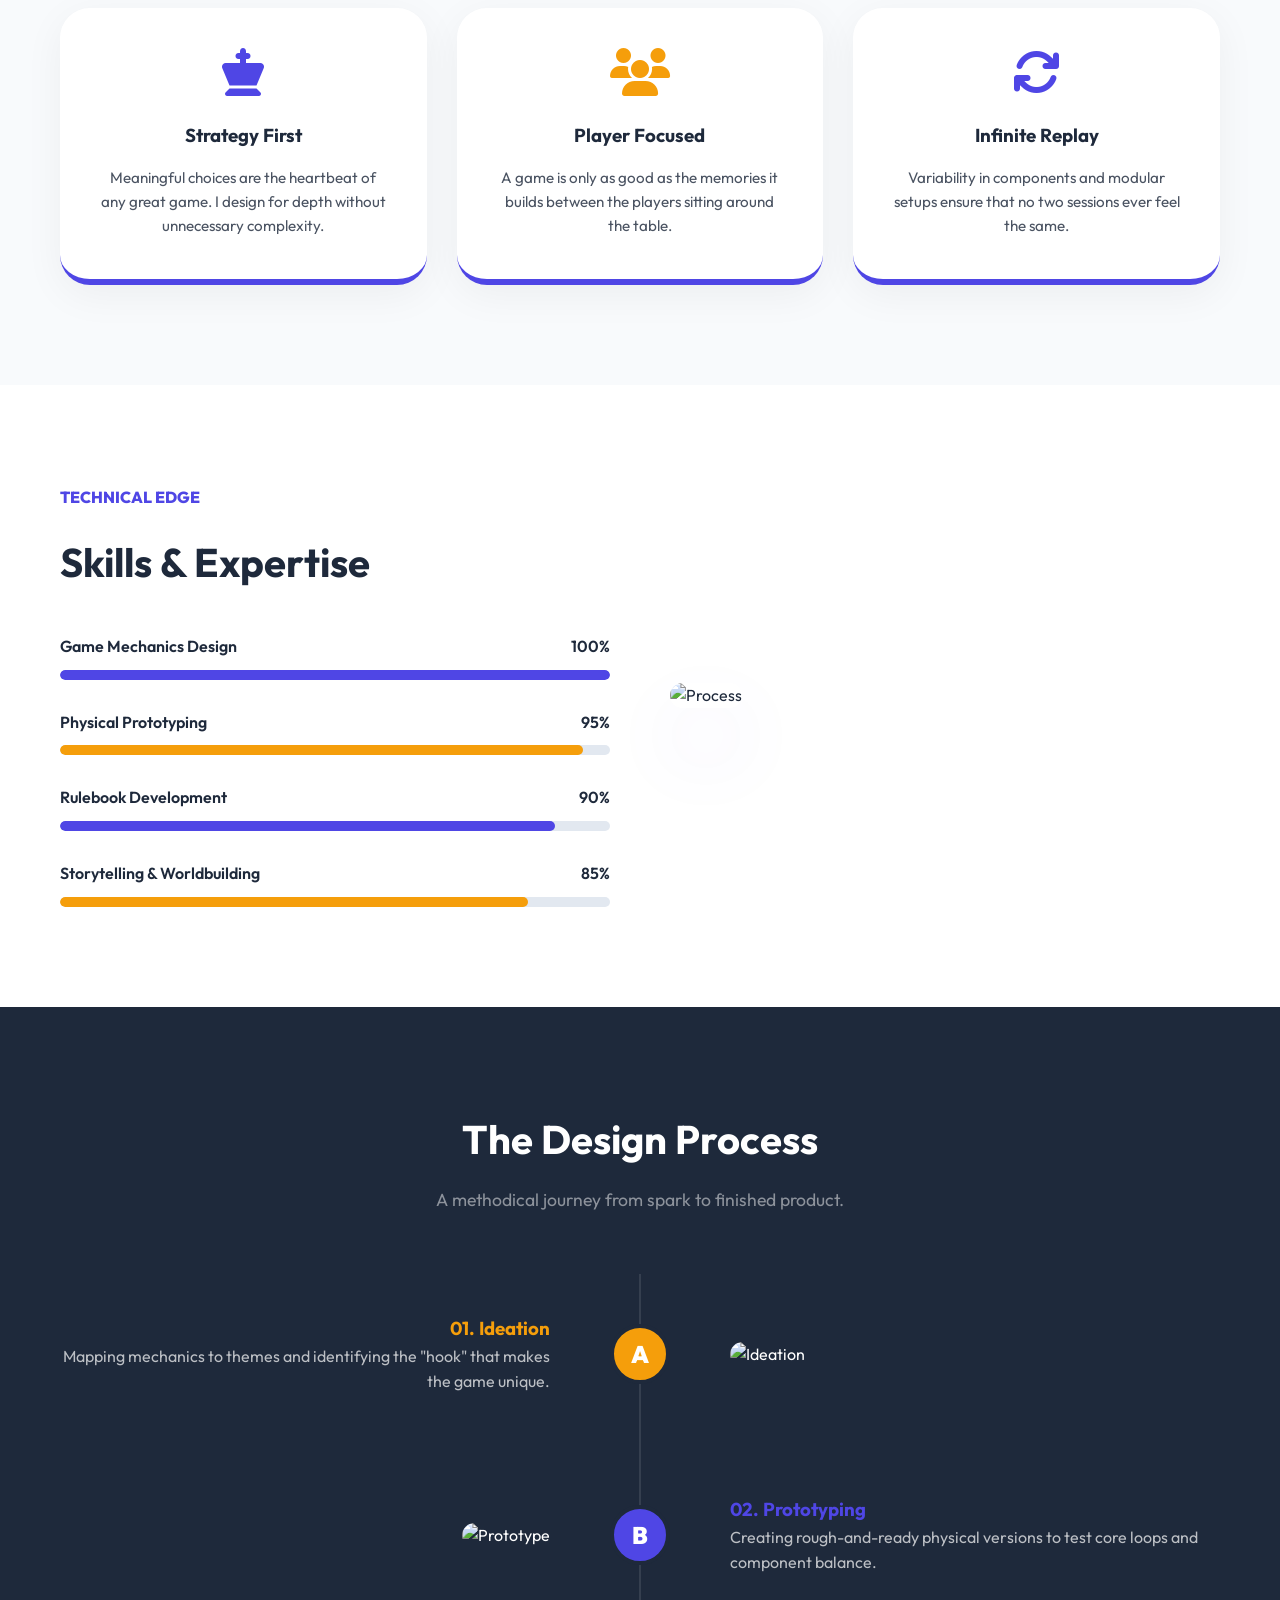
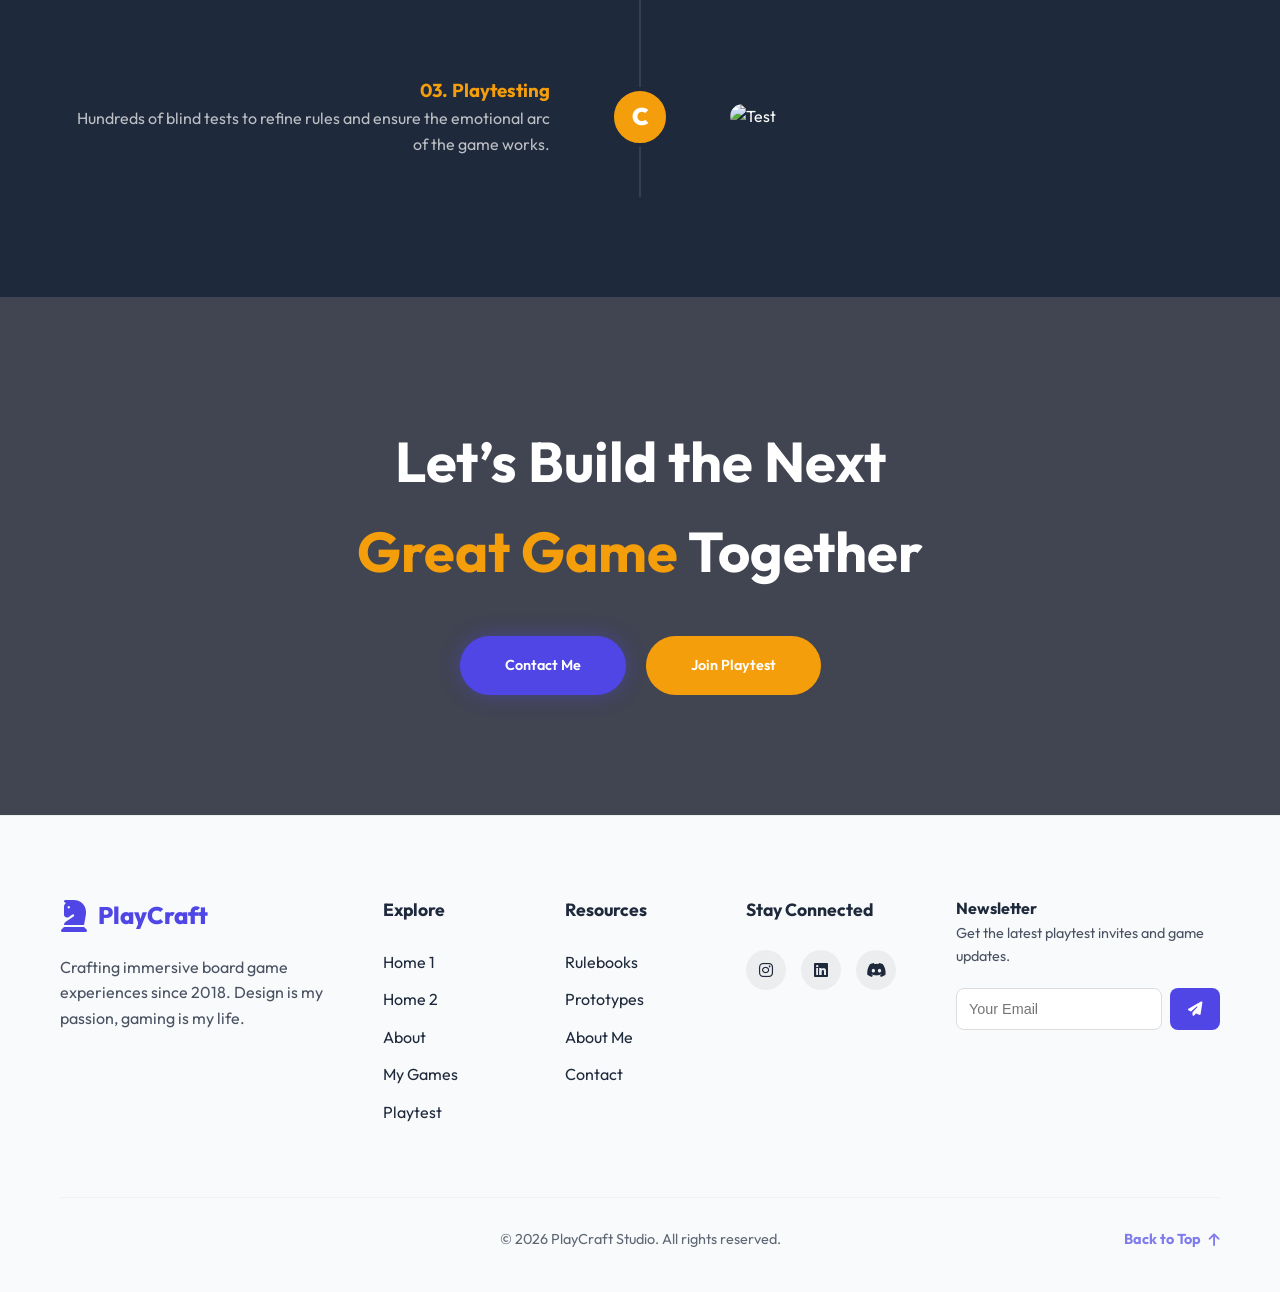
==== commit 8f6feb02: "corrections" ====
--- a/about.html
+++ b/about.html
@@ -3,6 +3,7 @@
 
 <head>
     <meta charset="UTF-8">
+    <link rel="icon" type="image/png" href="favicon.png">
     <meta name="viewport" content="width=device-width, initial-scale=1.0">
     <title>About Me | PlayCraft - Designing Worlds Through Play</title>
     <link rel="stylesheet" href="style.css">
@@ -326,7 +327,7 @@
                 </div>
             </div>
             <div class="footer-bottom">
-                <p>&copy; 2024 PlayCraft Studio. All rights reserved.</p>
+                <p>&copy; 2026 PlayCraft Studio. All rights reserved.</p>
                 <a href="#" class="back-to-top">Back to Top <i class="fas fa-arrow-up"></i></a>
             </div>
         </div>
--- a/style.css
+++ b/style.css
@@ -533,6 +533,82 @@
 
 body.dark-mode .header-container {
     background: rgba(15, 23, 42, 0.95);
+}
+
+.games-grid {
+    display: flex;
+    flex-wrap: wrap;
+    justify-content: center;
+    gap: 30px;
+    width: 100%;
+}
+
+.games-grid .card {
+    flex: 0 1 calc(33.333% - 20px);
+    display: flex;
+    flex-direction: column;
+}
+
+.process-grid {
+    display: grid;
+    grid-template-columns: repeat(3, 1fr);
+    gap: 40px;
+    padding: 20px 0;
+}
+
+.process-step {
+    text-align: center;
+    padding: 30px;
+    border-radius: 20px;
+    background: white;
+    box-shadow: 0 10px 30px rgba(0,0,0,0.05);
+    transition: transform 0.3s ease;
+}
+
+.process-step:hover {
+    transform: translateY(-10px);
+}
+
+.testimonials-grid {
+    display: grid;
+    grid-template-columns: repeat(2, 1fr);
+    gap: 30px;
+}
+
+.testimonial-card {
+    padding: 40px;
+    background: var(--bg-light);
+    border-radius: 20px;
+    box-shadow: 0 10px 40px rgba(0,0,0,0.05);
+    display: flex;
+    flex-direction: column;
+    gap: 20px;
+    align-items: center;
+    text-align: center;
+}
+
+@media (max-width: 1024px) {
+    .games-grid .card {
+        flex: 0 1 calc(50% - 15px);
+    }
+    .process-grid {
+        grid-template-columns: repeat(2, 1fr);
+    }
+}
+
+@media (max-width: 768px) {
+    .games-grid .card {
+        flex: 0 1 100%;
+    }
+    .process-grid {
+        grid-template-columns: 1fr;
+    }
+    .testimonials-grid {
+        grid-template-columns: 1fr;
+    }
+    .testimonial-card {
+        padding: 30px 20px;
+    }
 }
 
 /* Fix specific colors that might be too dark */
@@ -1054,6 +1130,19 @@
         border-radius: 20px;
     }
     .newsletter-card { padding: 30px 15px; }
+    .hero-btns {
+        flex-direction: column !important;
+        align-items: center !important;
+        gap: 15px !important;
+        width: 100% !important;
+        margin-top: 20px !important;
+    }
+    .hero-btns .btn {
+        width: 100% !important;
+        max-width: 320px !important;
+        white-space: nowrap !important;
+        padding: 15px 30px !important;
+    }
 }
 
 @media (max-width: 480px) {
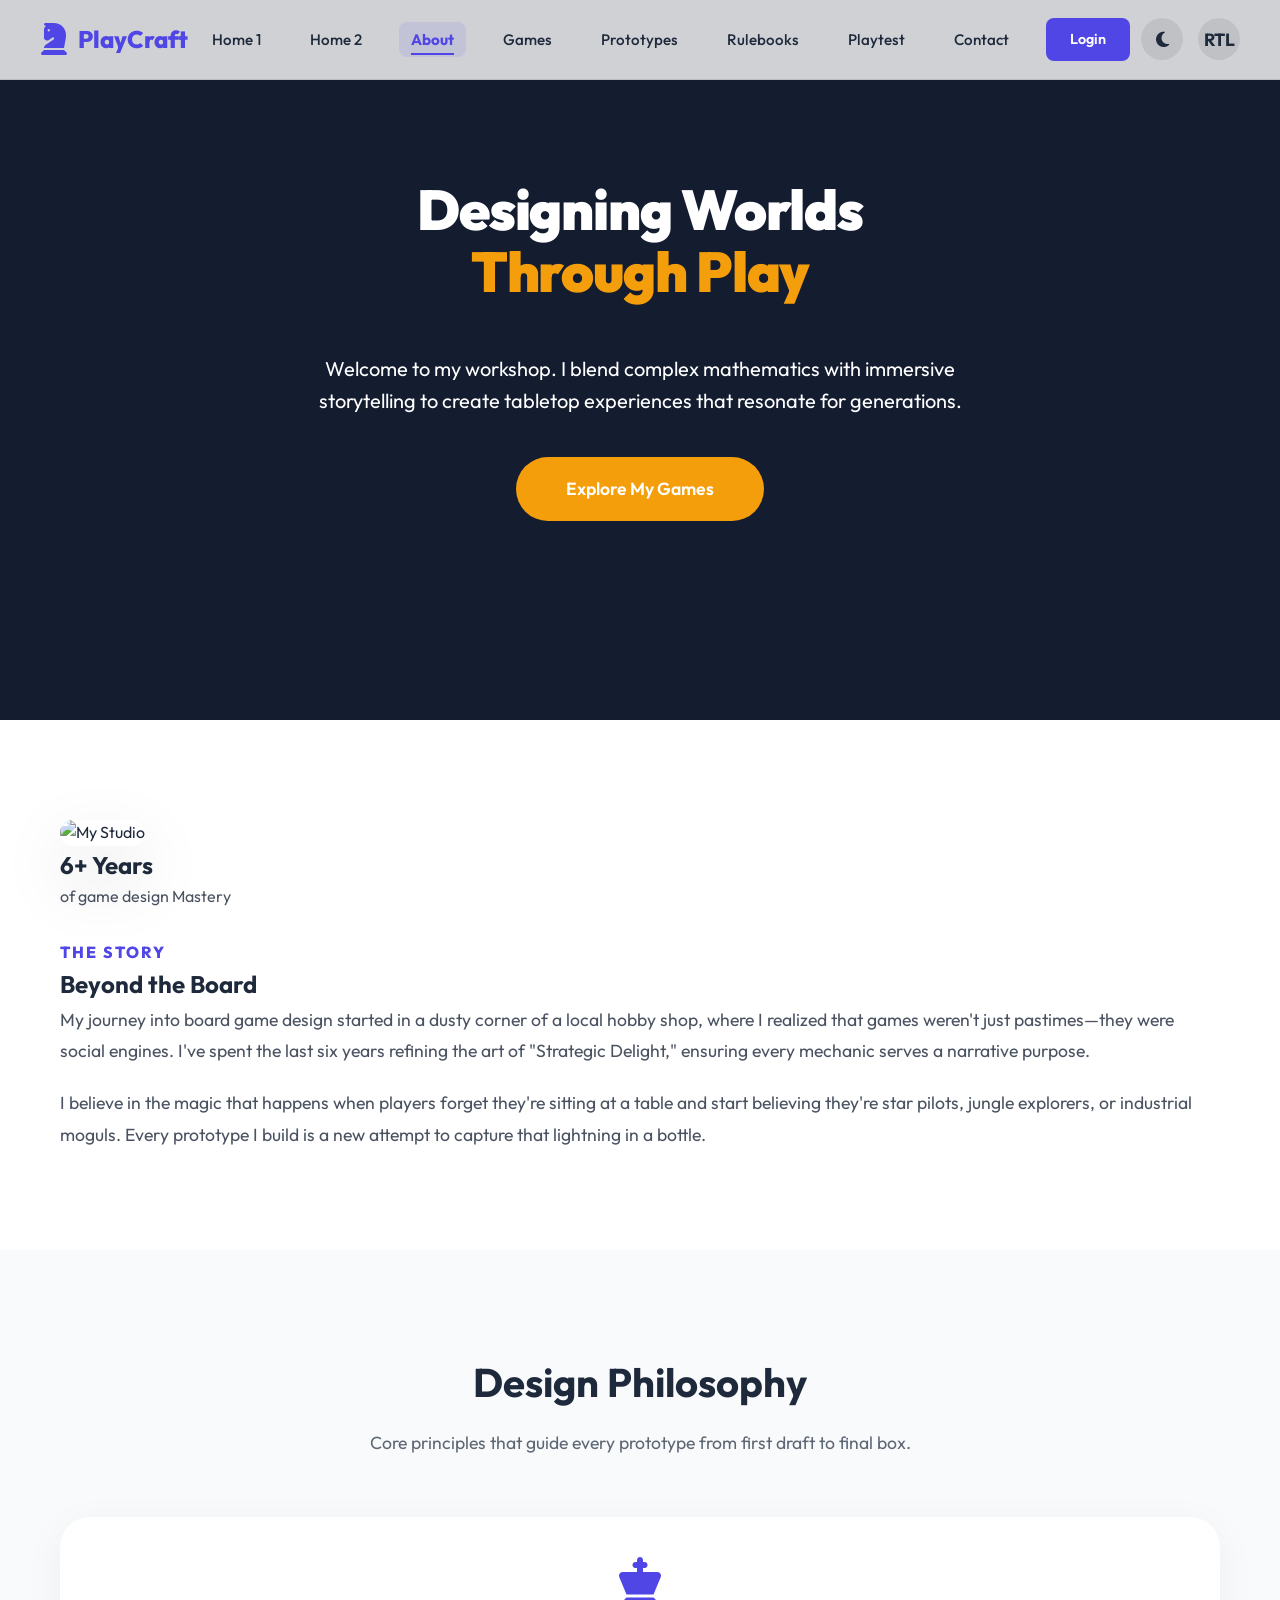
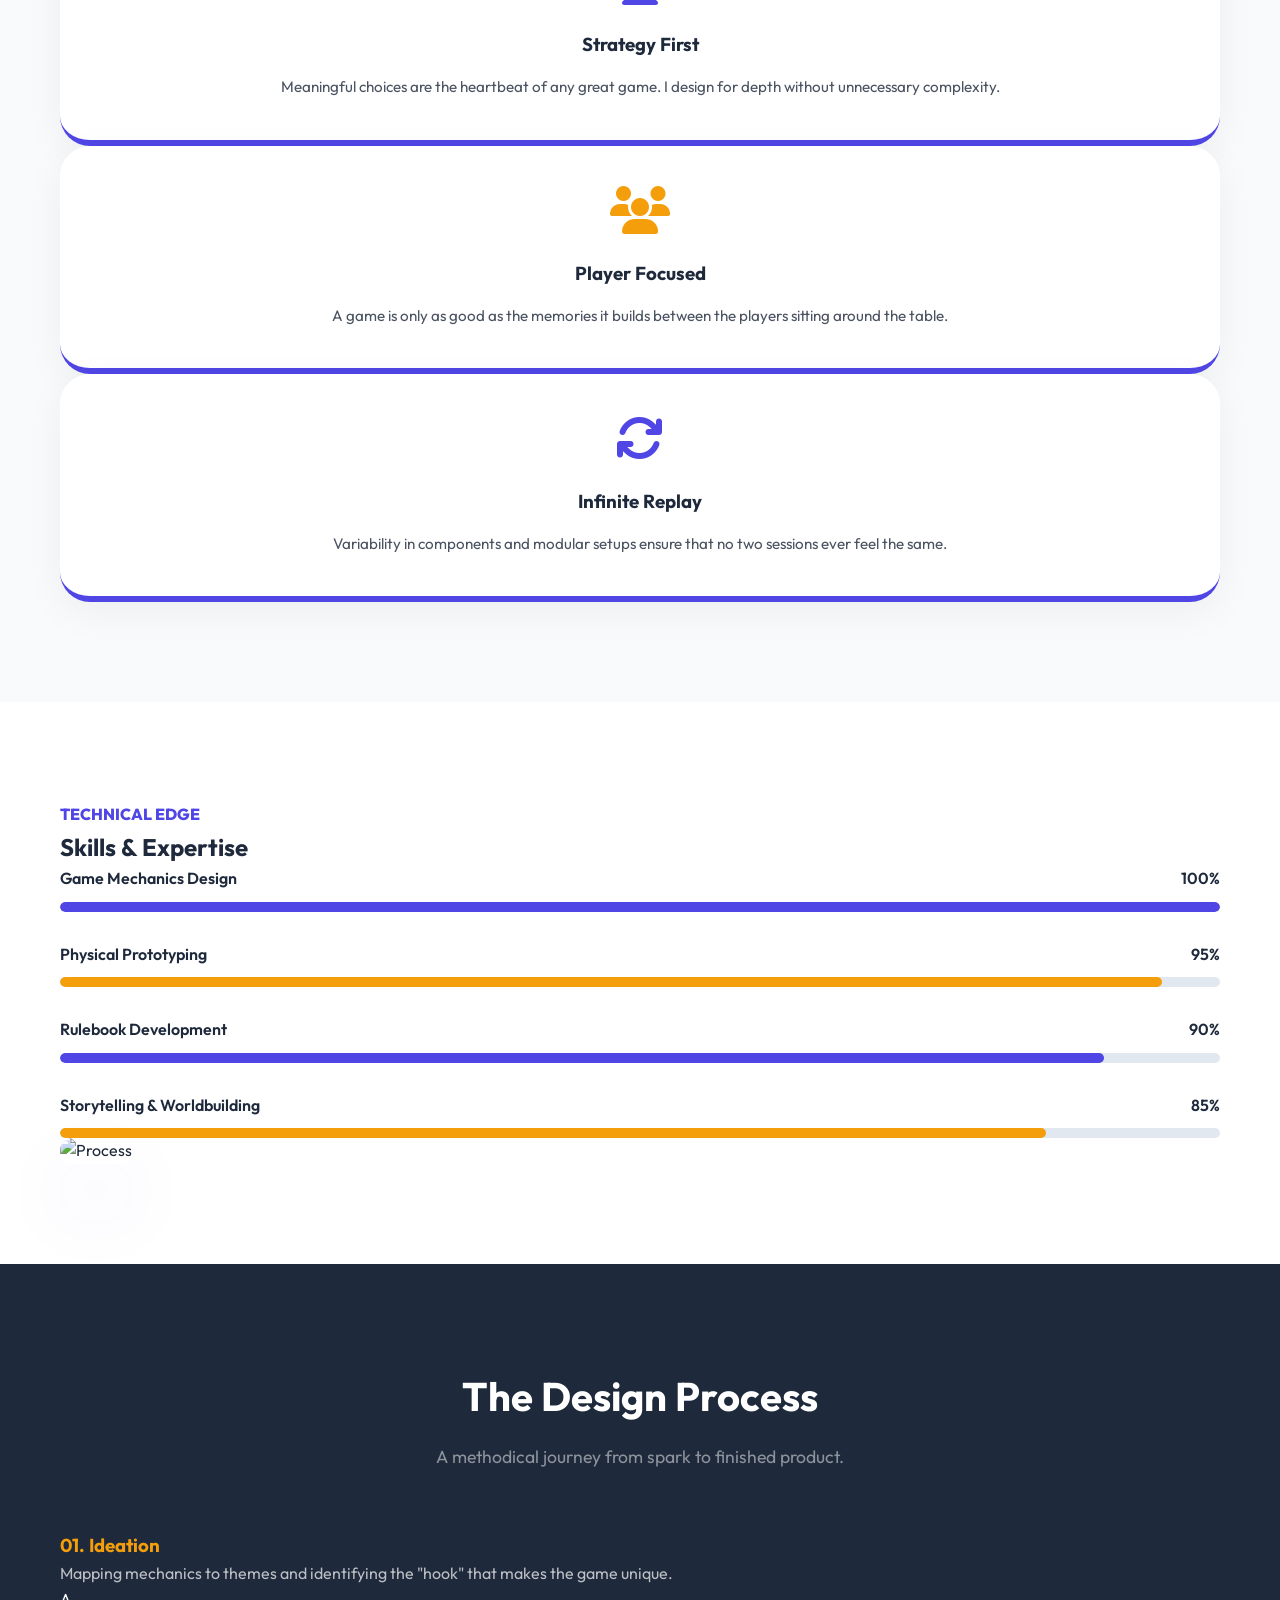
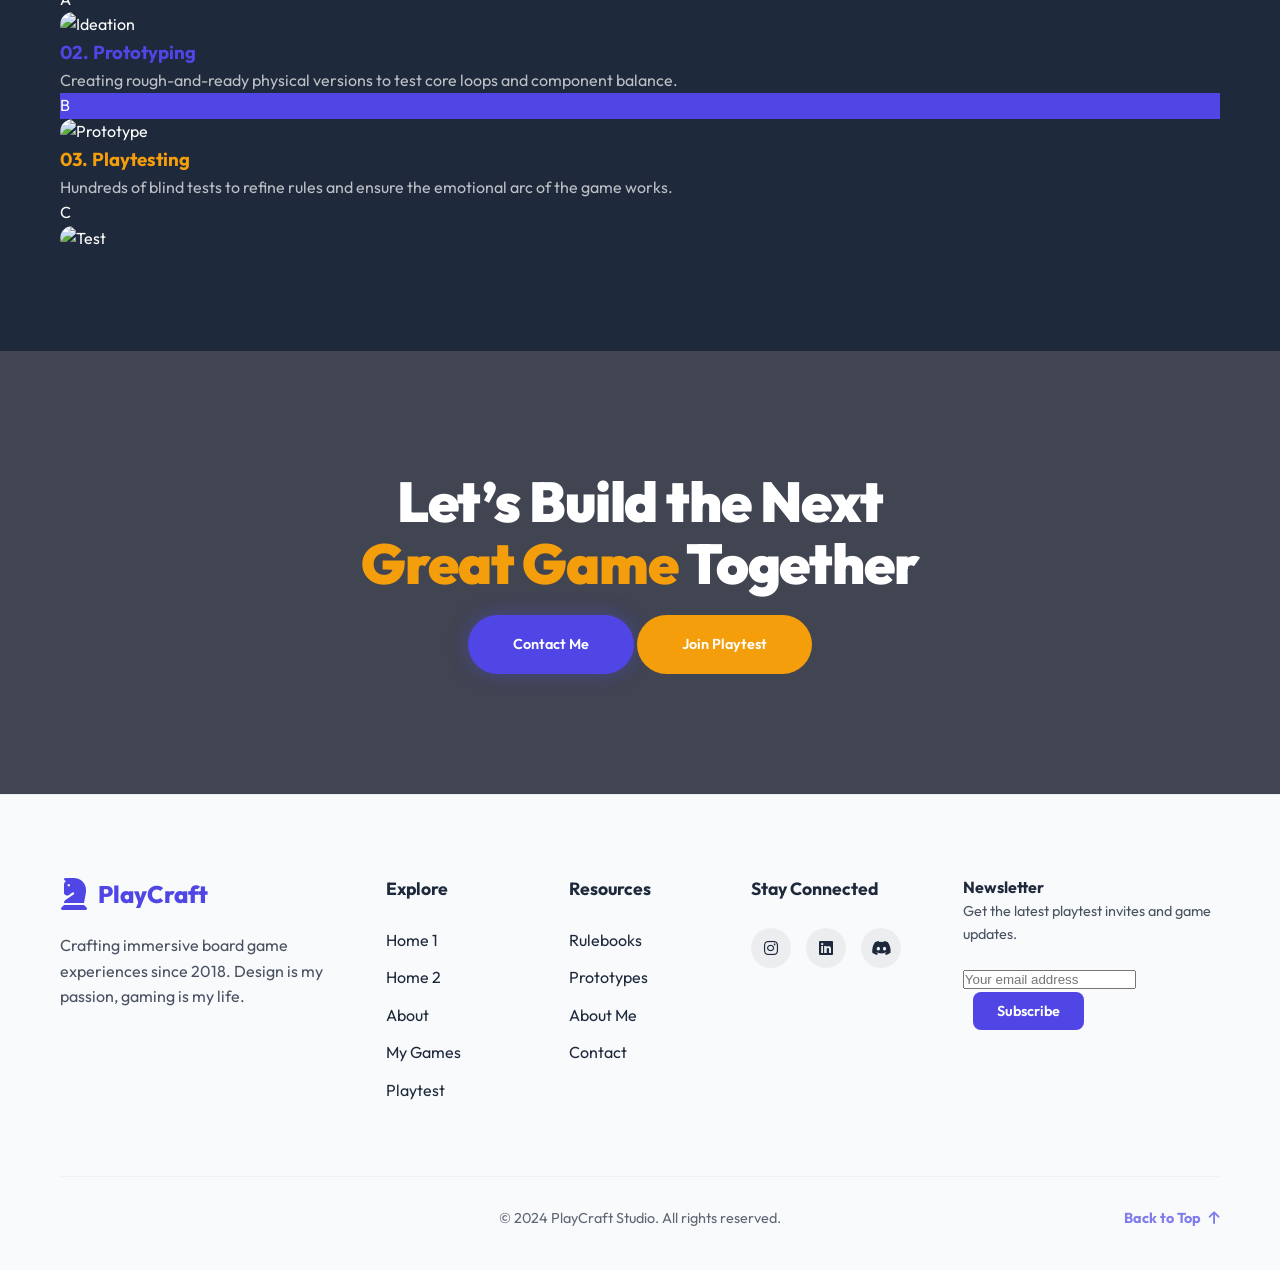
==== commit 6c09ee60: "mobile" ====
--- a/about.html
+++ b/about.html
@@ -49,7 +49,8 @@
             style="background-image: url('https://images.unsplash.com/photo-1632501641765-e568d28b0015?auto=format&fit=crop&q=80&w=1920'); height: 80vh;">
             <div class="hero-overlay" style="background: rgba(15, 23, 42, 0.65);"></div>
             <div class="container" style="position: relative; z-index: 2; text-align: center; color: white; display: flex; flex-direction: column; align-items: center;">
-                <h1 class="hero-title animate-up">Designing Worlds <br><span style="color: var(--secondary);">Through Play</span></h1>
+                <h1 class="hero-title animate-up">Designing Worlds <br><span
+                        style="color: var(--secondary);">Through Play</span></h1>
                 <p class="animate-up"
                     style="font-size: 1.25rem; max-width: 700px; margin: 30px auto 40px; opacity: 0.9; animation-delay: 0.2s;">
                     Welcome to my workshop. I blend complex mathematics with immersive storytelling to create tabletop
@@ -63,24 +64,23 @@
         <!-- 2. Designer Intro (Story Section) -->
         <section id="designer-intro" style="overflow: hidden;">
             <div class="container">
-                <div style="display: flex; align-items: center; gap: 80px; flex-wrap: wrap;">
-                    <div class="animate-left" style="flex: 1; min-width: 350px; position: relative;">
+                <div class="story-flex">
+                    <div class="animate-left" style="flex: 1; position: relative; margin-bottom: 30px;">
                         <img src="https://images.unsplash.com/photo-1552664730-d307ca884978?auto=format&fit=crop&q=80&w=800"
                             alt="My Studio"
                             style="width: 100%; border-radius: 40px; box-shadow: 0 30px 70px rgba(0,0,0,0.15); transition: transform 0.5s;"
                             onmouseover="this.style.transform='scale(1.05)'"
                             onmouseout="this.style.transform='scale(1)'">
-                        <div
-                            style="position: absolute; -bottom: 20px; -right: 20px; background: var(--primary); color: white; padding: 25px; border-radius: 20px; box-shadow: 0 10px 30px rgba(0,0,0,0.2);">
+                        <div class="story-badge">
                             <h4 style="margin: 0; font-size: 1.5rem;">6+ Years</h4>
                             <p style="margin: 0; opacity: 0.8;">of game design Mastery</p>
                         </div>
                     </div>
-                    <div class="animate-up" style="flex: 1.2; min-width: 350px;">
+                    <div class="animate-up" style="flex: 1.2;">
                         <span
                             style="color: var(--primary); font-weight: 800; text-transform: uppercase; letter-spacing: 2px;">The
                             Story</span>
-                        <h2 style="font-size: 3rem; margin: 15px 0 30px;">Beyond the Board</h2>
+                        <h2>Beyond the Board</h2>
                         <p style="font-size: 1.1rem; margin-bottom: 20px; line-height: 1.8; opacity: 0.8;">My journey
                             into board game design started in a dusty corner of a local hobby shop, where I realized
                             that games weren't just pastimes—they were social engines. I've spent the last six years
@@ -102,7 +102,7 @@
                     <h2>Design Philosophy</h2>
                     <p>Core principles that guide every prototype from first draft to final box.</p>
                 </div>
-                <div style="display: grid; grid-template-columns: repeat(auto-fit, minmax(280px, 1fr)); gap: 30px;">
+                <div class="philosophy-cards-flex">
                     <div class="philosophy-card animate-up">
                         <i class="fas fa-chess-king"></i>
                         <h3>Strategy First</h3>
@@ -125,11 +125,11 @@
         <!-- 4. Skills & Expertise -->
         <section id="skills-section">
             <div class="container">
-                <div style="display: flex; align-items: center; gap: 60px; flex-wrap: wrap;">
-                    <div style="flex: 1; min-width: 350px;" class="animate-left">
+                <div class="skills-flex">
+                    <div style="flex: 1;" class="animate-left">
                         <span style="color: var(--primary); font-weight: 800; text-transform: uppercase;">Technical
                             Edge</span>
-                        <h2 style="font-size: 2.5rem; margin: 20px 0 40px;">Skills & Expertise</h2>
+                        <h2>Skills & Expertise</h2>
 
                         <div class="skill-item" style="margin-bottom: 30px;">
                             <div
@@ -187,7 +187,7 @@
                             </div>
                         </div>
                     </div>
-                    <div style="flex: 1; min-width: 350px;" class="animate-right">
+                    <div style="flex: 1;" class="animate-right">
                         <img src="https://images.pexels.com/photos/33975462/pexels-photo-33975462.jpeg" alt="Process"
                             style="width: 100%; border-radius: 30px; box-shadow: 0 40px 80px rgba(79, 70, 229, 0.1);">
                     </div>
@@ -202,54 +202,41 @@
                     <h2 style="color: white;">The Design Process</h2>
                     <p style="color: rgba(255,255,255,0.7);">A methodical journey from spark to finished product.</p>
                 </div>
-                <div class="timeline" style="position: relative; padding: 40px 0;">
-                    <div
-                        style="position: absolute; left: 50%; top: 0; bottom: 0; width: 2px; background: rgba(255,255,255,0.1); transform: translateX(-50%);">
-                    </div>
-
-                    <div class="timeline-step animate-up"
-                        style="display: flex; gap: 60px; margin-bottom: 100px; align-items: center;">
-                        <div style="flex: 1; text-align: right;">
+                <div class="timeline">
+                    <div class="timeline-step animate-up">
+                        <div class="timeline-content-left">
                             <h3 style="color: var(--secondary);">01. Ideation</h3>
                             <p style="margin: 0; opacity: 0.7;">Mapping mechanics to themes and identifying the "hook"
                                 that makes the game unique.</p>
                         </div>
-                        <div
-                            style="width: 60px; height: 60px; background: var(--secondary); border-radius: 50%; z-index: 2; border: 4px solid #1e293b; display: flex; align-items: center; justify-content: center; font-weight: 900; font-size: 1.5rem;">
-                            A</div>
-                        <div style="flex: 1;">
+                        <div class="step-number">A</div>
+                        <div class="timeline-content-right">
                             <img src="https://images.pexels.com/photos/25798270/pexels-photo-25798270.jpeg"
                                 alt="Ideation" style="width: 150px; border-radius: 20px;">
                         </div>
                     </div>
 
-                    <div class="timeline-step animate-up"
-                        style="display: flex; gap: 60px; margin-bottom: 100px; align-items: center; flex-direction: row-reverse; animation-delay: 0.1s;">
-                        <div style="flex: 1; text-align: left;">
+                    <div class="timeline-step reverse animate-up" style="animation-delay: 0.1s;">
+                        <div class="timeline-content-right">
                             <h3 style="color: var(--primary);">02. Prototyping</h3>
                             <p style="margin: 0; opacity: 0.7;">Creating rough-and-ready physical versions to test core
                                 loops and component balance.</p>
                         </div>
-                        <div
-                            style="width: 60px; height: 60px; background: var(--primary); border-radius: 50%; z-index: 2; border: 4px solid #1e293b; display: flex; align-items: center; justify-content: center; font-weight: 900; font-size: 1.5rem;">
-                            B</div>
-                        <div style="flex: 1; text-align: right;">
+                        <div class="step-number" style="background: var(--primary);">B</div>
+                        <div class="timeline-content-left">
                             <img src="https://images.unsplash.com/photo-1596464716127-f2a82984de30?auto=format&fit=crop&q=80&w=300"
                                 alt="Prototype" style="width: 150px; border-radius: 20px;">
                         </div>
                     </div>
 
-                    <div class="timeline-step animate-up"
-                        style="display: flex; gap: 60px; align-items: center; animation-delay: 0.2s;">
-                        <div style="flex: 1; text-align: right;">
+                    <div class="timeline-step animate-up" style="animation-delay: 0.2s;">
+                        <div class="timeline-content-left">
                             <h3 style="color: var(--secondary);">03. Playtesting</h3>
                             <p style="margin: 0; opacity: 0.7;">Hundreds of blind tests to refine rules and ensure the
                                 emotional arc of the game works.</p>
                         </div>
-                        <div
-                            style="width: 60px; height: 60px; background: var(--secondary); border-radius: 50%; z-index: 2; border: 4px solid #1e293b; display: flex; align-items: center; justify-content: center; font-weight: 900; font-size: 1.5rem;">
-                            C</div>
-                        <div style="flex: 1;">
+                        <div class="step-number">C</div>
+                        <div class="timeline-content-right">
                             <img src="https://images.unsplash.com/photo-1544731612-de7f96afe55f?auto=format&fit=crop&q=80&w=300"
                                 alt="Test" style="width: 150px; border-radius: 20px;">
                         </div>
@@ -263,9 +250,9 @@
             style="padding: 120px 0; text-align: center; background-image: url('https://images.unsplash.com/photo-1553481187-be93c21490a9?auto=format&fit=crop&q=80&w=1920'); background-attachment: fixed; background-size: cover; position: relative; overflow: hidden;">
             <div class="hero-overlay" style="background: rgba(2, 6, 23, 0.75);"></div>
             <div class="container animate-up" style="position: relative; z-index: 2; color: white;">
-                <h2 style="font-size: 3.5rem; margin-bottom: 20px;">Let’s Build the Next <br><span
+                <h2 class="hero-title">Let’s Build the Next <br><span
                         style="color: var(--secondary);">Great Game</span> Together</h2>
-                <div style="display: flex; gap: 20px; justify-content: center; margin-top: 40px;">
+                <div class="hero-btns" style="justify-content: center;">
                     <a href="contact.html" class="btn btn-primary"
                         style="padding: 18px 45px; border-radius: 50px; transition: transform 0.3s; box-shadow: 0 0 20px rgba(79, 70, 229, 0.4);"
                         onmouseover="this.style.transform='scale(1.1)'; this.style.boxShadow='0 0 40px rgba(79, 70, 229, 0.6)'"
@@ -287,8 +274,7 @@
                         <i class="fas fa-chess-knight"></i>
                         <span>PlayCraft</span>
                     </a>
-                    <p>Crafting immersive board game experiences since 2018. Design is my passion, gaming is my life.
-                    </p>
+                    <p>Crafting immersive board game experiences since 2018. Design is my passion, gaming is my life.</p>
                 </div>
                 <div class="footer-links">
                     <h4>Explore</h4>
@@ -320,14 +306,14 @@
                 <div class="footer-newsletter">
                     <h4>Newsletter</h4>
                     <p style="margin-bottom: 20px; font-size: 0.9rem; opacity: 0.8;">Get the latest playtest invites and game updates.</p>
-                    <form style="display: flex; gap: 8px;">
-                        <input type="email" placeholder="Your Email" style="flex: 1; padding: 12px; border-radius: 8px; border: 1px solid #ddd; font-size: 0.9rem; background: var(--bg-light); color: var(--text-main);">
-                        <button type="submit" class="btn btn-primary" style="padding: 10px 18px;"><i class="fas fa-paper-plane"></i></button>
+                    <form class="newsletter-form">
+                        <input type="email" placeholder="Your email address">
+                        <button type="submit" class="btn btn-primary" style="margin-left: 10px;">Subscribe</button>
                     </form>
                 </div>
             </div>
             <div class="footer-bottom">
-                <p>&copy; 2026 PlayCraft Studio. All rights reserved.</p>
+                <p>&copy; 2024 PlayCraft Studio. All rights reserved.</p>
                 <a href="#" class="back-to-top">Back to Top <i class="fas fa-arrow-up"></i></a>
             </div>
         </div>
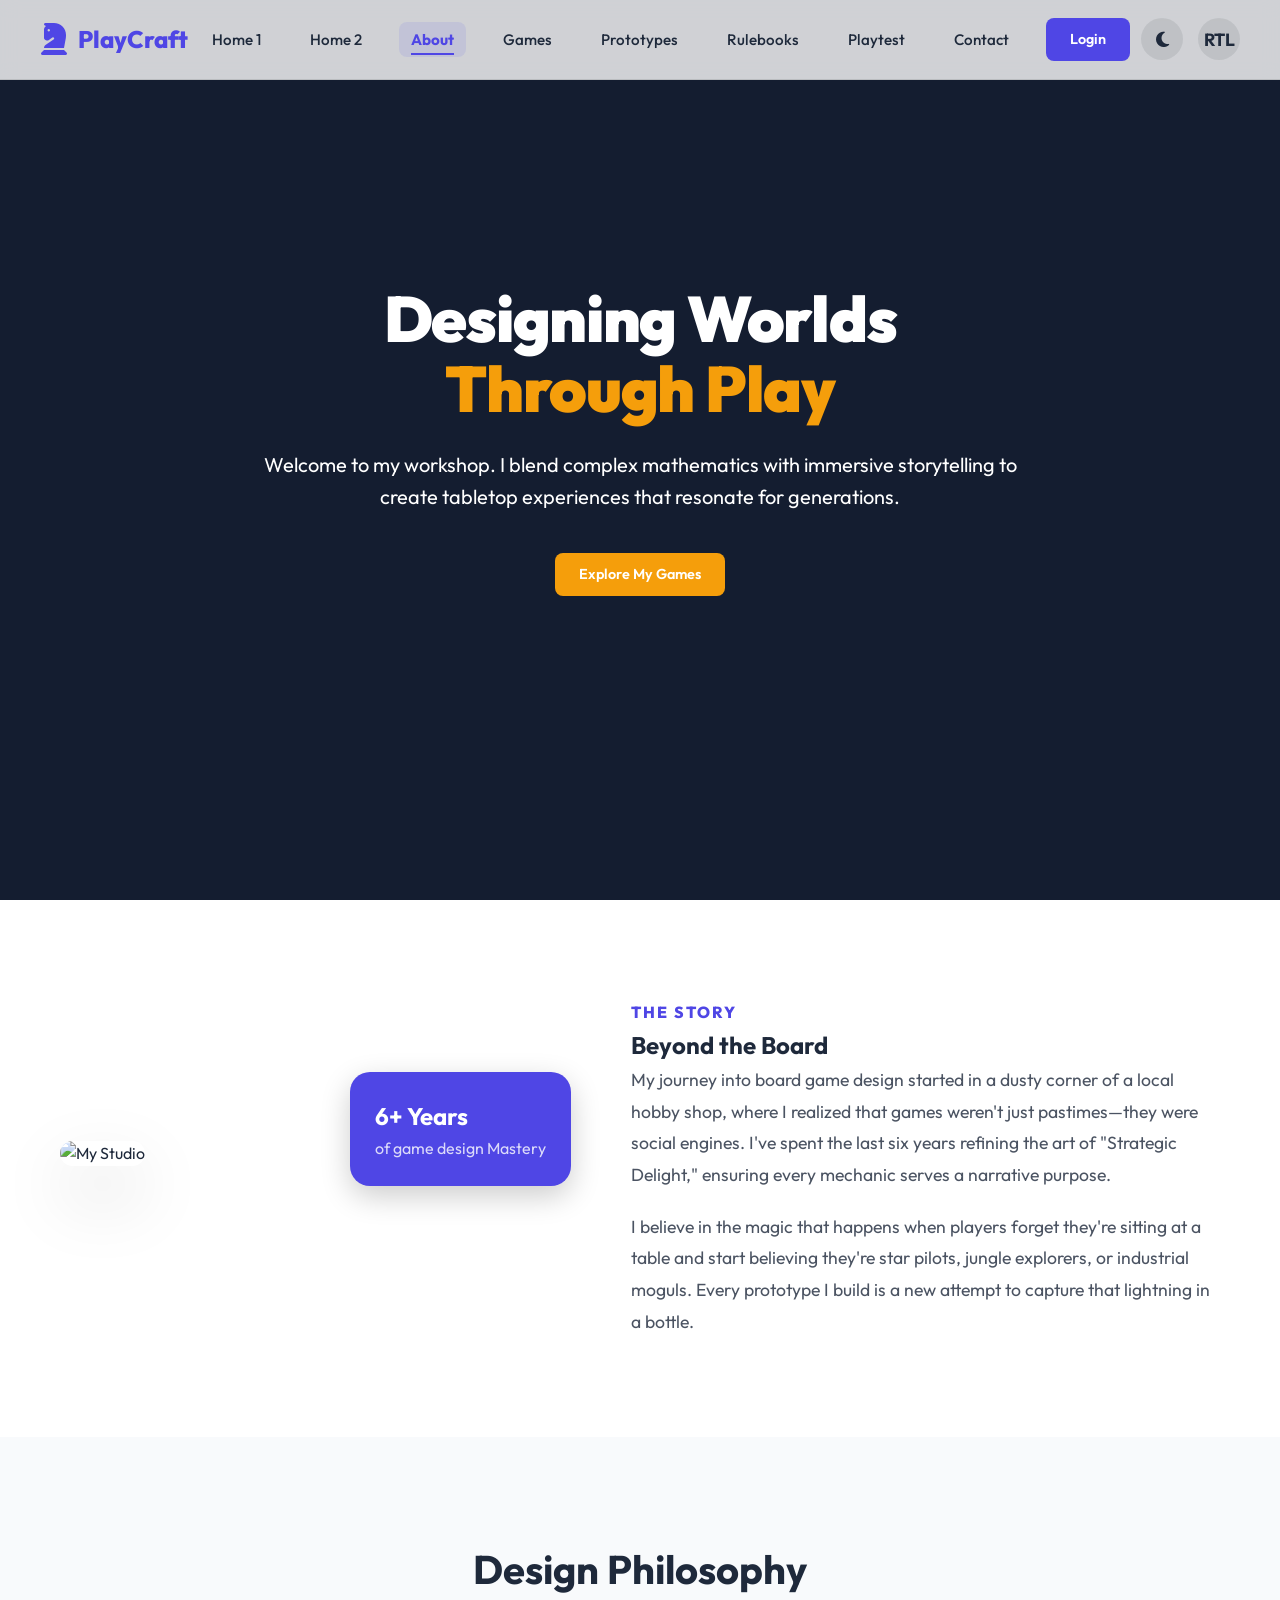
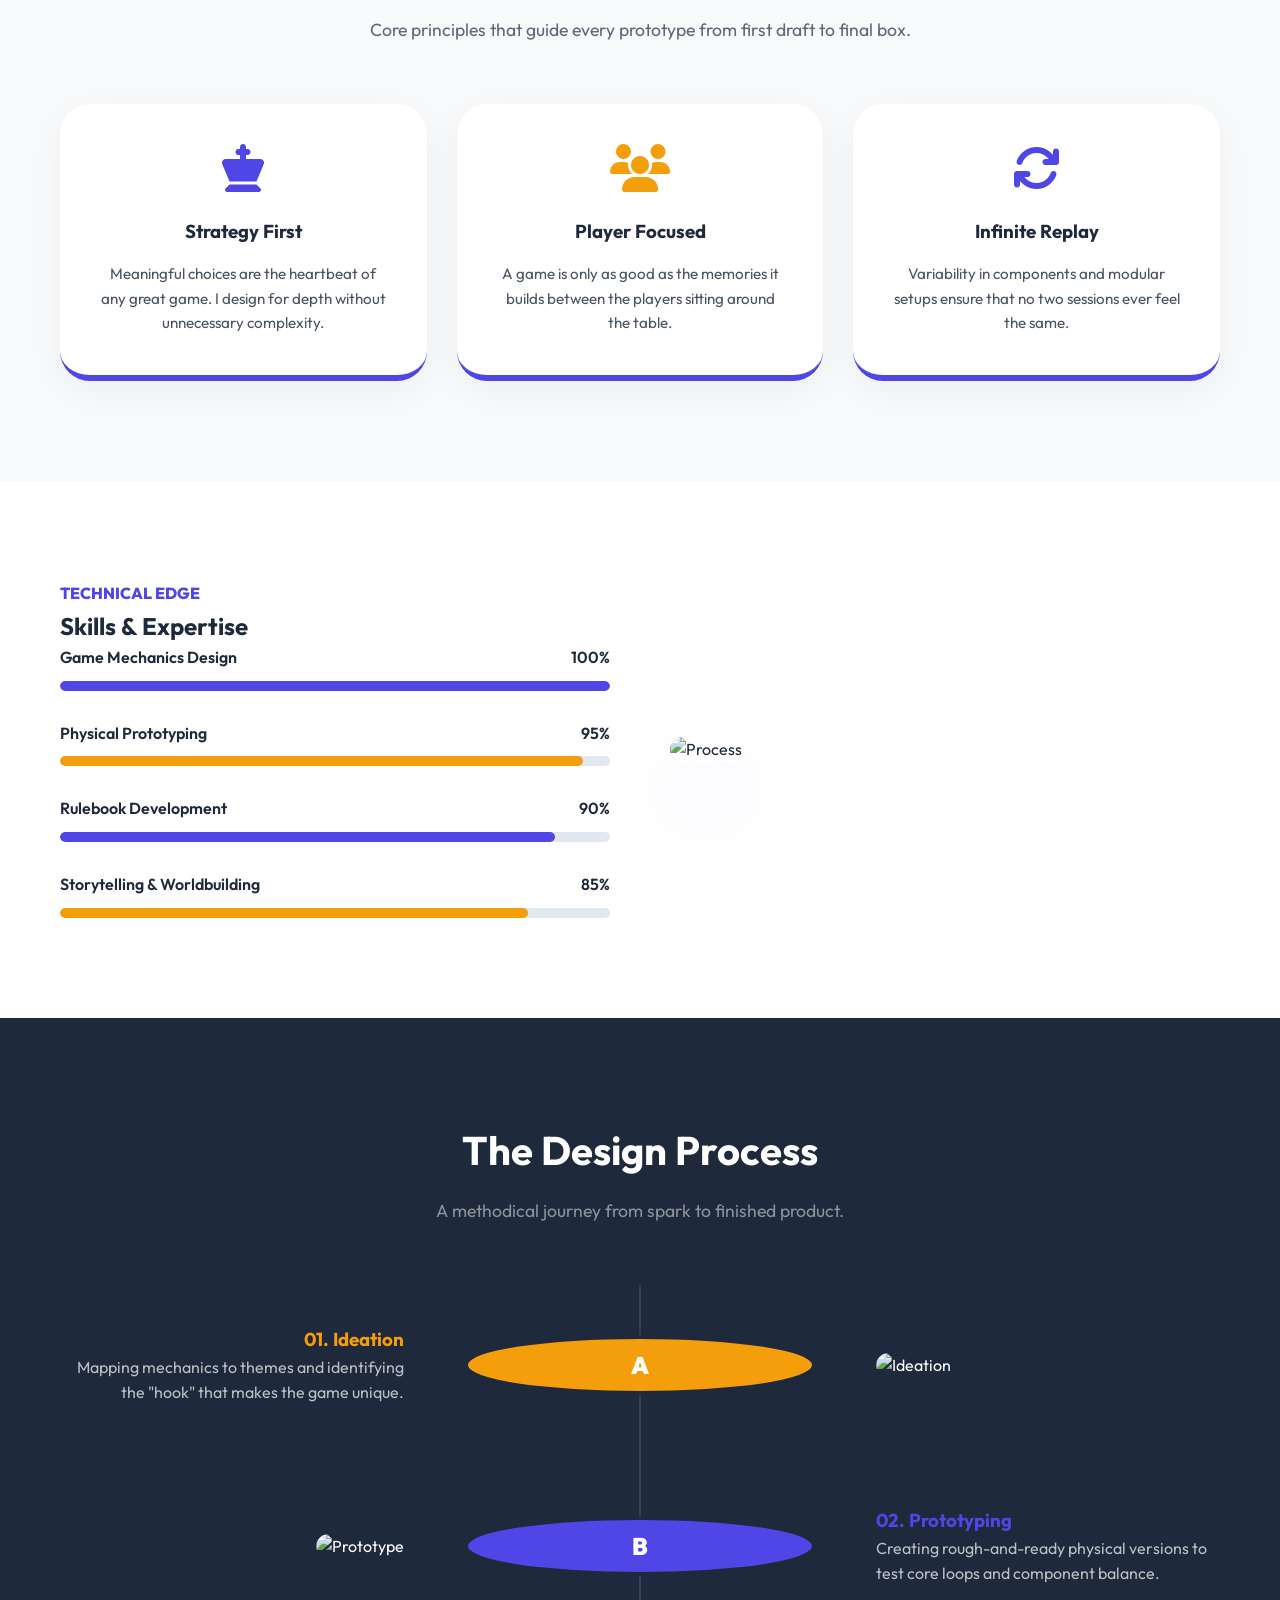
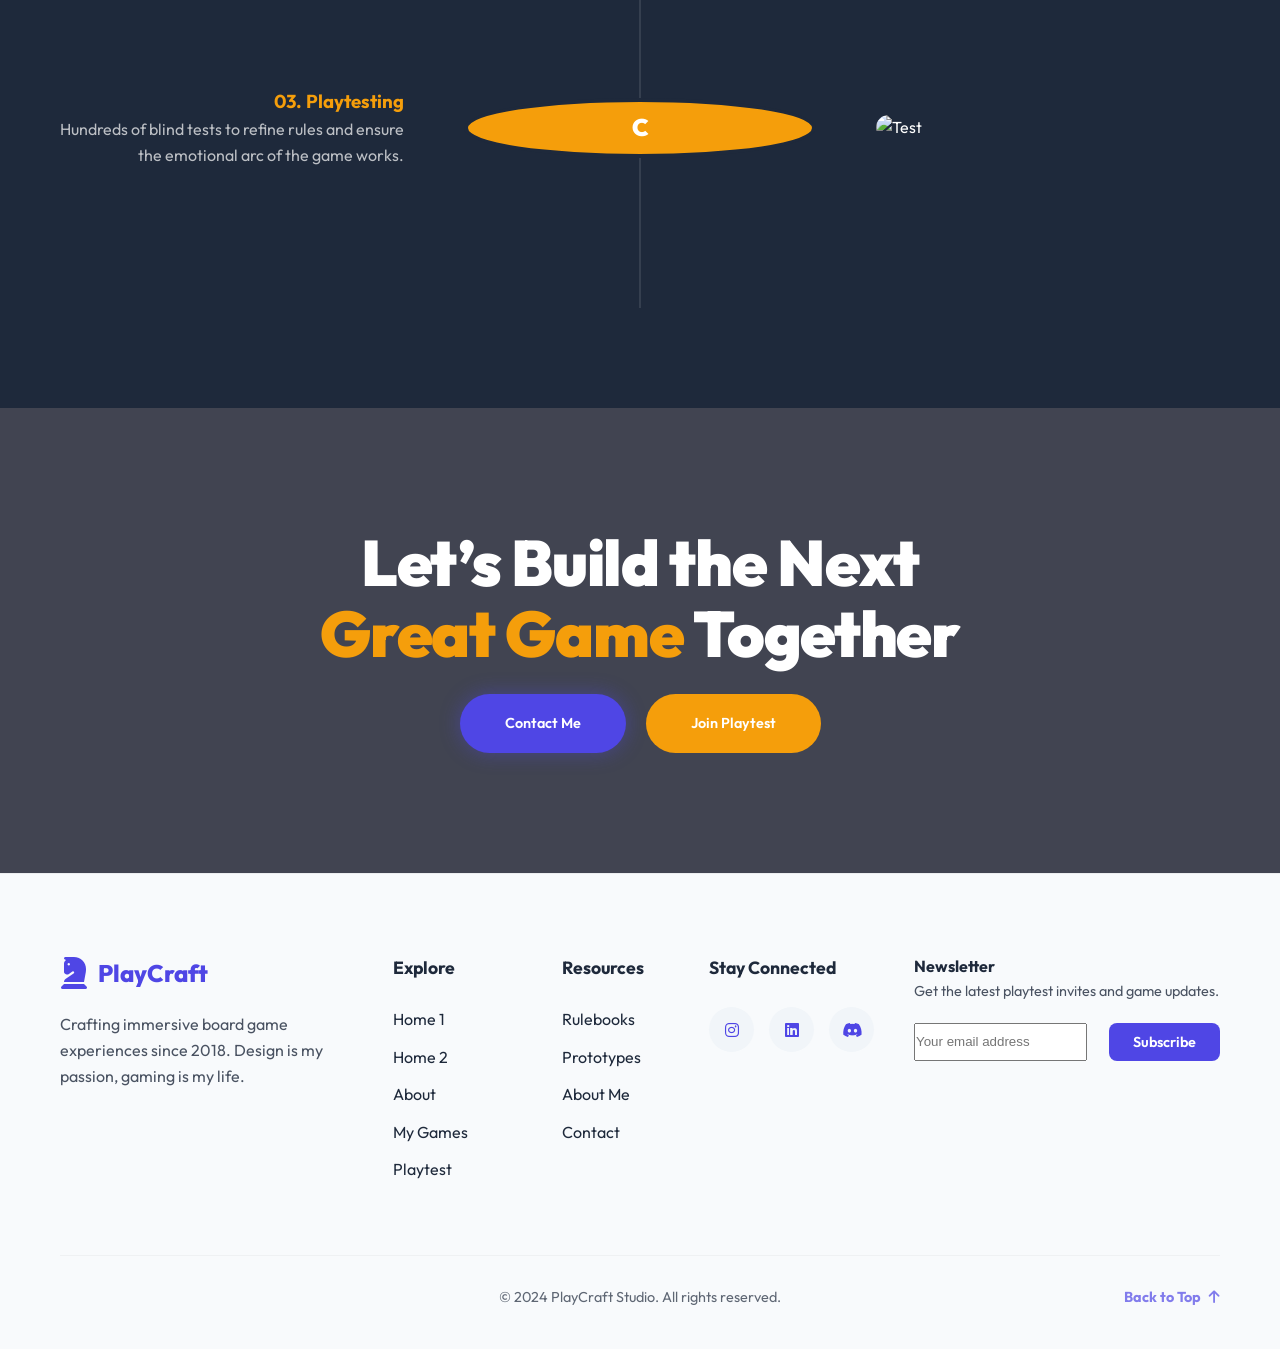
==== commit 7fa7ad09: "heading" ====
--- a/about.html
+++ b/about.html
@@ -46,18 +46,19 @@
     <main>
         <!-- 1. Hero Section -->
         <section class="hero"
-            style="background-image: url('https://images.unsplash.com/photo-1632501641765-e568d28b0015?auto=format&fit=crop&q=80&w=1920'); height: 80vh;">
+            style="background-image: url('https://images.unsplash.com/photo-1632501641765-e568d28b0015?auto=format&fit=crop&q=80&w=1920');">
             <div class="hero-overlay" style="background: rgba(15, 23, 42, 0.65);"></div>
-            <div class="container" style="position: relative; z-index: 2; text-align: center; color: white; display: flex; flex-direction: column; align-items: center;">
-                <h1 class="hero-title animate-up">Designing Worlds <br><span
-                        style="color: var(--secondary);">Through Play</span></h1>
-                <p class="animate-up"
-                    style="font-size: 1.25rem; max-width: 700px; margin: 30px auto 40px; opacity: 0.9; animation-delay: 0.2s;">
-                    Welcome to my workshop. I blend complex mathematics with immersive storytelling to create tabletop
-                    experiences that resonate for generations.</p>
-                <a href="games.html" class="btn btn-secondary animate-up"
-                    style="padding: 18px 50px; font-size: 1.1rem; border-radius: 50px; animation-delay: 0.4s;">Explore
-                    My Games</a>
+            <div class="container hero-container">
+                <div class="hero-content">
+                    <h1 class="hero-title animate-up">Designing Worlds <br><span
+                            style="color: var(--secondary);">Through Play</span></h1>
+                    <p class="hero-description animate-up" style="animation-delay: 0.2s;">
+                        Welcome to my workshop. I blend complex mathematics with immersive storytelling to create tabletop
+                        experiences that resonate for generations.</p>
+                    <div class="hero-btns animate-up" style="animation-delay: 0.4s;">
+                        <a href="games.html" class="btn btn-secondary">Explore My Games</a>
+                    </div>
+                </div>
             </div>
         </section>
 
--- a/style.css
+++ b/style.css
@@ -178,23 +178,100 @@
 
 /* Common Hero Heading Standard */
 .hero-title {
-    font-size: 3.5rem;
+    font-size: 4rem;
     font-weight: 900;
     line-height: 1.1;
     letter-spacing: -0.02em;
-    margin-bottom: 20px;
+    margin-bottom: 25px;
     text-transform: none;
+}
+
+.hero-description {
+    font-size: 1.25rem;
+    line-height: 1.6;
+    margin-bottom: 40px;
+    opacity: 0.9;
+    max-width: 800px;
+    margin-left: auto;
+    margin-right: auto;
+}
+
+.hero-container {
+    width: 100%;
+    display: flex !important;
+    align-items: center;
+    justify-content: center;
+    text-align: center;
+}
+
+.hero-content {
+    max-width: 850px;
+    width: 100%;
+    z-index: 2;
+    margin: 0 auto;
+}
+
+.hero-btns {
+    display: flex;
+    justify-content: center;
+    gap: 20px;
+}
+
+@media (max-width: 1200px) {
+    .hero-title {
+        font-size: 3.5rem;
+    }
 }
 
 @media (max-width: 1024px) {
     .hero-title {
-        font-size: 3rem;
+        font-size: 3.2rem;
     }
 }
 
 @media (max-width: 768px) {
+    .hero {
+        height: auto;
+        min-height: 100vh;
+        padding: 120px 0 80px;
+    }
+
     .hero-title {
         font-size: 2.5rem;
+        line-height: 1.2;
+        margin-bottom: 20px;
+    }
+
+    .hero-title br {
+        display: none;
+    }
+
+    .hero-description {
+        font-size: 1.1rem;
+        margin-bottom: 30px;
+        padding: 0 15px;
+    }
+
+    .hero-btns {
+        flex-direction: column;
+        gap: 15px !important;
+        width: 100%;
+        align-items: center;
+    }
+
+    .hero-btns .btn {
+        width: 100%;
+        max-width: 280px;
+    }
+}
+
+@media (max-width: 480px) {
+    .hero-title {
+        font-size: 2rem;
+    }
+
+    .hero-description {
+        font-size: 1rem;
     }
 }
 
@@ -291,11 +368,12 @@
     border-top: 1px solid rgba(255, 255, 255, 0.05);
 }
 
-.footer-grid {
+.footer-grid, .session-grid {
     display: grid;
     grid-template-columns: repeat(auto-fit, minmax(180px, 1fr));
     gap: 40px;
     margin-bottom: 60px;
+    justify-items: center;
 }
 
 @media (min-width: 1024px) {
@@ -409,6 +487,12 @@
 .section-header h2 {
     font-size: 2.5rem;
     margin-bottom: 15px;
+}
+
+@media (max-width: 768px) {
+    .section-header h2 {
+        font-size: 2rem;
+    }
 }
 
 .section-header p {
@@ -547,9 +631,322 @@
     flex: 0 1 calc(33.333% - 20px);
     display: flex;
     flex-direction: column;
-}
-
-.process-grid {
+    background: var(--card-bg-light);
+    border-radius: 20px;
+    overflow: hidden;
+    box-shadow: 0 10px 30px rgba(0,0,0,0.05);
+    transition: var(--transition);
+}
+
+body.dark-mode .games-grid .card {
+    background: var(--card-bg-dark);
+}
+
+.games-grid .card:hover {
+    transform: translateY(-10px);
+    box-shadow: 0 20px 40px rgba(0,0,0,0.1);
+}
+
+.card-content {
+    padding: 30px;
+    flex: 1;
+    display: flex;
+    flex-direction: column;
+    gap: 15px;
+}
+
+.card-content .btn {
+    margin-top: auto;
+    width: fit-content;
+    align-self: center;
+}
+
+.category-tag {
+    color: white;
+    padding: 5px 12px;
+    border-radius: 20px;
+    font-size: 0.75rem;
+    font-weight: 700;
+    width: fit-content;
+}
+
+.story-flex {
+    display: flex;
+    align-items: center;
+    gap: 80px;
+}
+
+.story-badge {
+    position: absolute;
+    bottom: -20px;
+    right: -20px;
+    background: var(--primary);
+    color: white;
+    padding: 25px;
+    border-radius: 20px;
+    box-shadow: 0 10px 30px rgba(0,0,0,0.2);
+    z-index: 5;
+}
+
+@media (max-width: 768px) {
+    .story-flex {
+        flex-direction: column !important;
+        gap: 60px;
+        text-align: center;
+    }
+    .story-badge {
+        position: relative !important;
+        bottom: 0 !important;
+        right: 0 !important;
+        margin-top: -30px;
+        margin-inline: auto;
+        width: fit-content;
+    }
+}
+
+.skills-flex {
+    display: flex;
+    align-items: center;
+    gap: 60px;
+}
+
+@media (max-width: 768px) {
+    .skills-flex {
+        flex-direction: column !important;
+        gap: 40px;
+        text-align: center;
+    }
+}
+
+.philosophy-cards-flex {
+    display: flex;
+    flex-wrap: wrap;
+    justify-content: center;
+    gap: 30px;
+}
+
+.philosophy-card {
+    flex: 1;
+    min-width: 280px;
+    max-width: 380px;
+    padding: 40px;
+    background: white;
+    border-radius: 20px;
+    box-shadow: 0 10px 40px rgba(0,0,0,0.05);
+    text-align: center;
+    border-bottom: 4px solid var(--primary);
+    display: flex;
+    flex-direction: column;
+    align-items: center;
+}
+
+.philosophy-card i {
+    font-size: 2.5rem;
+    color: var(--primary);
+    margin-bottom: 25px;
+}
+
+.contact-grid {
+    display: grid;
+    grid-template-columns: 1fr 1.5fr;
+    gap: 60px;
+    align-items: flex-start;
+}
+
+@media (max-width: 1024px) {
+    .contact-grid {
+        grid-template-columns: 1fr !important;
+        gap: 40px;
+    }
+}
+
+.contact-info {
+    background: white;
+    padding: 60px;
+    border-radius: 40px;
+    box-shadow: 0 40px 80px rgba(0,0,0,0.05);
+}
+
+@media (max-width: 768px) {
+    .contact-info {
+        padding: 40px 25px !important;
+    }
+}
+
+.social-icon {
+    width: 45px;
+    height: 45px;
+    background: #f1f5f9;
+    color: var(--primary);
+    border-radius: 50%;
+    display: flex;
+    align-items: center;
+    justify-content: center;
+    transition: var(--transition);
+}
+
+.social-icon:hover {
+    background: var(--secondary);
+    color: white;
+    transform: translateY(-5px);
+    box-shadow: 0 10px 20px rgba(245, 158, 11, 0.3);
+}
+
+.playtest-cards-flex {
+    display: flex;
+    flex-wrap: wrap;
+    justify-content: center;
+    gap: 30px;
+}
+
+.playtest-cards-flex > div {
+    flex: 1 1 calc(33.333% - 20px);
+    max-width: 400px;
+}
+
+@media (max-width: 1024px) {
+    .playtest-cards-flex > div {
+        flex: 0 1 calc(50% - 20px) !important;
+        max-width: 400px;
+    }
+}
+
+@media (max-width: 768px) {
+    .playtest-cards-flex > div {
+        flex: 1 1 100% !important;
+        max-width: 100% !important;
+    }
+}
+
+.rule-steps-flex {
+    display: flex;
+    flex-wrap: wrap;
+    justify-content: center;
+    gap: 40px;
+}
+
+@media (max-width: 1024px) {
+    .rule-steps-flex > div {
+        flex: 0 1 calc(50% - 30px) !important;
+        max-width: 400px;
+    }
+}
+
+@media (max-width: 768px) {
+    .rule-steps-flex > div {
+        flex: 1 1 100% !important;
+        max-width: 100% !important;
+    }
+}
+
+.lifecycle-timeline {
+    max-width: 900px;
+    margin: 0 auto;
+    position: relative;
+}
+
+.lifecycle-line {
+    position: absolute;
+    left: 50%;
+    width: 4px;
+    height: 100%;
+    background: var(--primary);
+    transform: translateX(-50%);
+    opacity: 0.2;
+}
+
+.lifecycle-item {
+    display: flex;
+    margin-bottom: 60px;
+    width: 100%;
+}
+
+.lifecycle-item.left { justify-content: flex-start; }
+.lifecycle-item.right { justify-content: flex-end; }
+
+.lifecycle-item > .theme-card {
+    width: 45%;
+}
+
+@media (max-width: 768px) {
+    .lifecycle-line { display: none; }
+    .lifecycle-item, .lifecycle-item.left, .lifecycle-item.right {
+        justify-content: center !important;
+        margin-bottom: 40px;
+    }
+    .lifecycle-item > .theme-card {
+        width: 100% !important;
+        max-width: 400px;
+    }
+}
+
+.timeline {
+    position: relative;
+    padding: 40px 0;
+}
+
+.timeline::before {
+    content: '';
+    position: absolute;
+    left: 50%;
+    top: 0;
+    bottom: 0;
+    width: 2px;
+    background: rgba(255,255,255,0.1);
+    transform: translateX(-50%);
+}
+
+.timeline-step {
+    display: flex;
+    gap: 60px;
+    margin-bottom: 100px;
+    align-items: center;
+}
+
+.timeline-step.reverse {
+    flex-direction: row-reverse;
+}
+
+.timeline-step > div {
+    flex: 1;
+}
+
+.step-number {
+    width: 60px;
+    height: 60px;
+    background: var(--secondary);
+    border-radius: 50%;
+    z-index: 2;
+    border: 4px solid #1e293b;
+    display: flex;
+    align-items: center;
+    justify-content: center;
+    font-weight: 900;
+    font-size: 1.5rem;
+    flex-shrink: 0;
+}
+
+.timeline-content-left { text-align: right; }
+.timeline-content-right { text-align: left; }
+
+@media (max-width: 768px) {
+    .timeline::before { display: none; }
+    .timeline-step, .timeline-step.reverse {
+        flex-direction: column !important;
+        gap: 30px;
+        text-align: center !important;
+        margin-bottom: 80px;
+    }
+    .timeline-content-left, .timeline-content-right {
+        text-align: center !important;
+    }
+    .timeline-step img {
+        width: 100% !important;
+        max-width: 250px !important;
+    }
+}
+
+.process-grid, .philosophy-grid, .philosophy-grid-center {
     display: grid;
     grid-template-columns: repeat(3, 1fr);
     gap: 40px;
@@ -611,6 +1008,51 @@
     }
 }
 
+.upcoming-grid {
+    display: grid;
+    grid-template-columns: 1fr 1fr;
+    gap: 40px;
+}
+
+.prototype-card {
+    position: relative;
+    border-radius: 20px;
+    overflow: hidden;
+    height: 400px;
+}
+
+.prototype-card img {
+    width: 100%;
+    height: 100%;
+    object-fit: cover;
+    filter: brightness(0.7);
+    transition: var(--transition);
+}
+
+.prototype-card:hover img {
+    transform: scale(1.05);
+    filter: brightness(0.5);
+}
+
+.prototype-card-info {
+    position: absolute;
+    bottom: 40px;
+    left: 40px;
+    z-index: 2;
+    right: 40px;
+}
+
+.prototype-card-info h3 {
+    font-size: 1.8rem;
+    margin: 15px 0;
+    color: white !important;
+}
+
+.prototype-card-info p {
+    opacity: 0.8;
+    color: white !important;
+}
+
 /* Fix specific colors that might be too dark */
 body.dark-mode a {
     color: #f1f5f9;
@@ -642,11 +1084,12 @@
 
 /* Auth Pages */
 .auth-page {
-    height: 100vh;
+    min-height: 100vh;
     display: flex;
     align-items: center;
     justify-content: center;
     background: #f1f5f9;
+    padding: 40px 20px;
 }
 
 body.dark-mode .auth-page {
@@ -663,13 +1106,34 @@
     position: relative;
 }
 
+@media (max-width: 480px) {
+    .auth-page {
+        padding: 20px 15px;
+    }
+    .auth-card {
+        padding: 25px;
+    }
+    .auth-options {
+        font-size: 0.75rem !important;
+    }
+}
+
 body.dark-mode .auth-card {
     background: var(--card-bg-dark);
 }
 
-.auth-logo {
+.auth-logo, .auth-header {
+    display: flex;
+    flex-direction: column;
+    justify-content: center;
+    align-items: center;
     text-align: center;
     margin-bottom: 30px;
+}
+
+.auth-header .logo {
+    justify-content: center;
+    width: 100%;
 }
 
 .auth-form .form-group {
@@ -968,42 +1432,10 @@
     opacity: 0.8;
 }
 
-.prototype-card {
-    background: var(--bg-light);
-    border-radius: 30px;
-    overflow: hidden;
-    box-shadow: 0 20px 50px rgba(0,0,0,0.05);
-    display: flex;
-    flex-direction: column;
-    transition: var(--transition);
-}
-
-.prototype-card:hover {
-    transform: translateY(-10px);
-    box-shadow: 0 30px 60px rgba(79, 70, 229, 0.15);
-}
-
-body.dark-mode .prototype-card {
-    background: var(--card-bg-dark) !important;
-}
-
-.prototype-card-content {
-    padding: 40px;
-    text-align: center;
-    display: flex;
-    flex-direction: column;
-    align-items: center;
-}
-
-.prototype-card-content h3 {
-    font-size: 1.8rem;
-    margin-bottom: 15px;
-}
-
-.prototype-card-content p {
+.philosophy-card p {
+    font-size: 0.95rem;
+    line-height: 1.6;
     opacity: 0.8;
-    margin-bottom: 25px;
-    line-height: 1.6;
 }
 
 /* Generic Theme Card for multiple uses */
@@ -1090,7 +1522,15 @@
     .modal-title { font-size: 1.8rem; }
 }
 
-/* Responsive Overall */
+.newsletter-form {
+    display: flex;
+    gap: 12px;
+    width: 100%;
+    justify-content: center;
+    max-width: 500px;
+    margin: 0 auto;
+}
+
 @media (max-width: 1024px) {
     .header-container { padding: 0 15px; width: 100%; }
     .hero-title { font-size: 3rem; }
@@ -1116,11 +1556,25 @@
         align-items: flex-start;
         gap: 30px;
     }
+    .session-grid {
+        justify-content: center !important;
+    }
+    .session-card {
+        flex: 1 1 100% !important;
+        max-width: 400px !important;
+    }
     .hamburger {
         display: block !important;
     }
     .hero { text-align: center; }
     .hero-content { margin: 0 auto; }
+    .games-grid .card {
+        flex: 0 1 calc(50% - 20px);
+        max-width: 450px;
+    }
+    .games-grid {
+        justify-content: center !important;
+    }
 }
 
 @media (max-width: 768px) {
@@ -1130,6 +1584,21 @@
         border-radius: 20px;
     }
     .newsletter-card { padding: 30px 15px; }
+    .newsletter-form {
+        display: flex !important;
+        flex-direction: column !important;
+        width: 100% !important;
+        gap: 20px !important;
+        align-items: center !important;
+    }
+    .newsletter-form input {
+        width: 100% !important;
+        margin: 0 !important;
+    }
+    .newsletter-form .btn {
+        width: 100% !important;
+        margin: 0 !important;
+    }
     .hero-btns {
         flex-direction: column !important;
         align-items: center !important;
@@ -1142,10 +1611,43 @@
         max-width: 320px !important;
         white-space: nowrap !important;
         padding: 15px 30px !important;
+        margin-top: 15px !important;
+    }
+    .hero-btns .btn:first-child {
+        margin-top: 0 !important;
+    }
+    .process-grid, .philosophy-grid {
+        grid-template-columns: 1fr;
+        gap: 30px;
+    }
+    .upcoming-grid {
+        grid-template-columns: 1fr;
+        gap: 30px;
+    }
+    .prototype-card {
+        height: 350px;
+    }
+    .prototype-card-info {
+        bottom: 25px;
+        left: 25px;
+        right: 25px;
+    }
+    .prototype-card-info h3 {
+        font-size: 1.5rem;
+    }
+    .games-grid .card {
+        flex: 0 1 calc(50% - 20px);
+    }
+    .games-grid {
+        justify-content: center !important;
     }
 }
 
 @media (max-width: 480px) {
-    .hero-title { font-size: 2.5rem; }
+    .hero-title { font-size: 1.8rem; }
     .footer-grid { grid-template-columns: 1fr; }
-}
+    .games-grid .card {
+        flex: 1 1 100% !important;
+        max-width: 400px;
+    }
+}
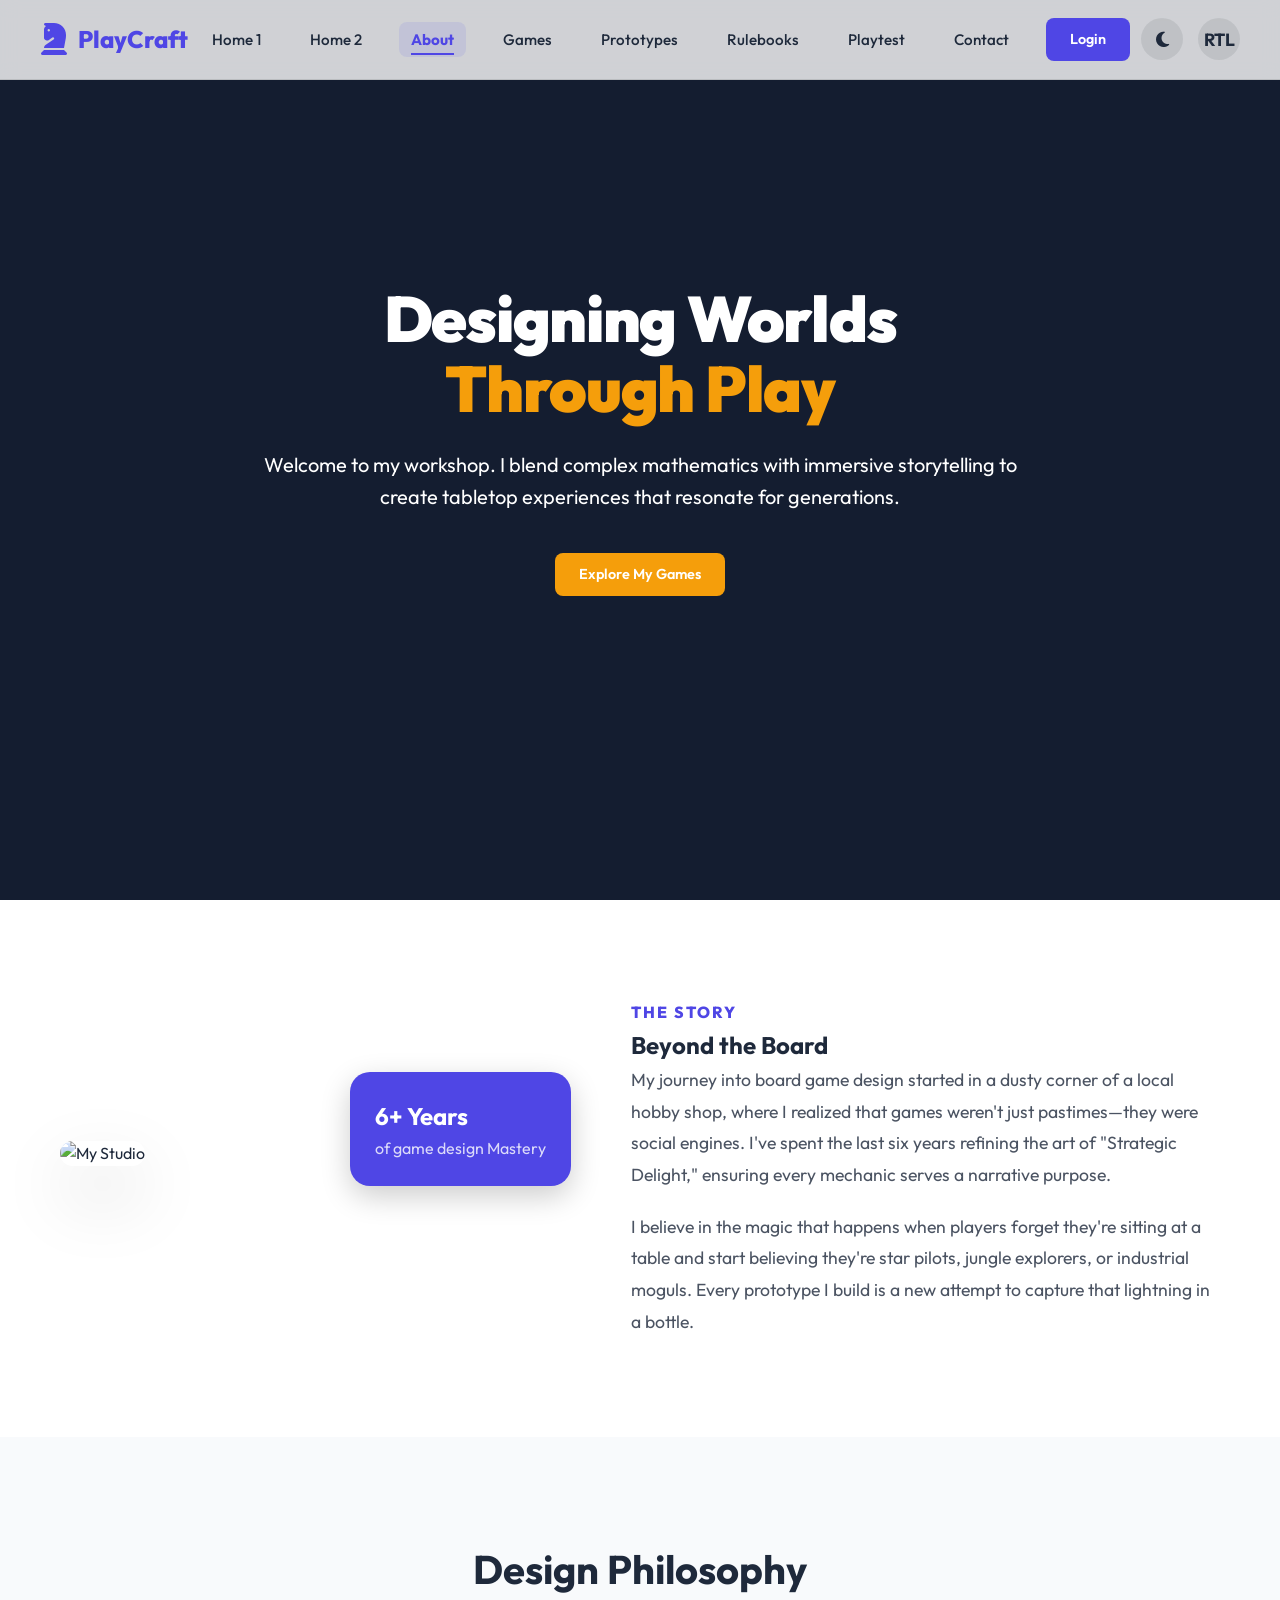
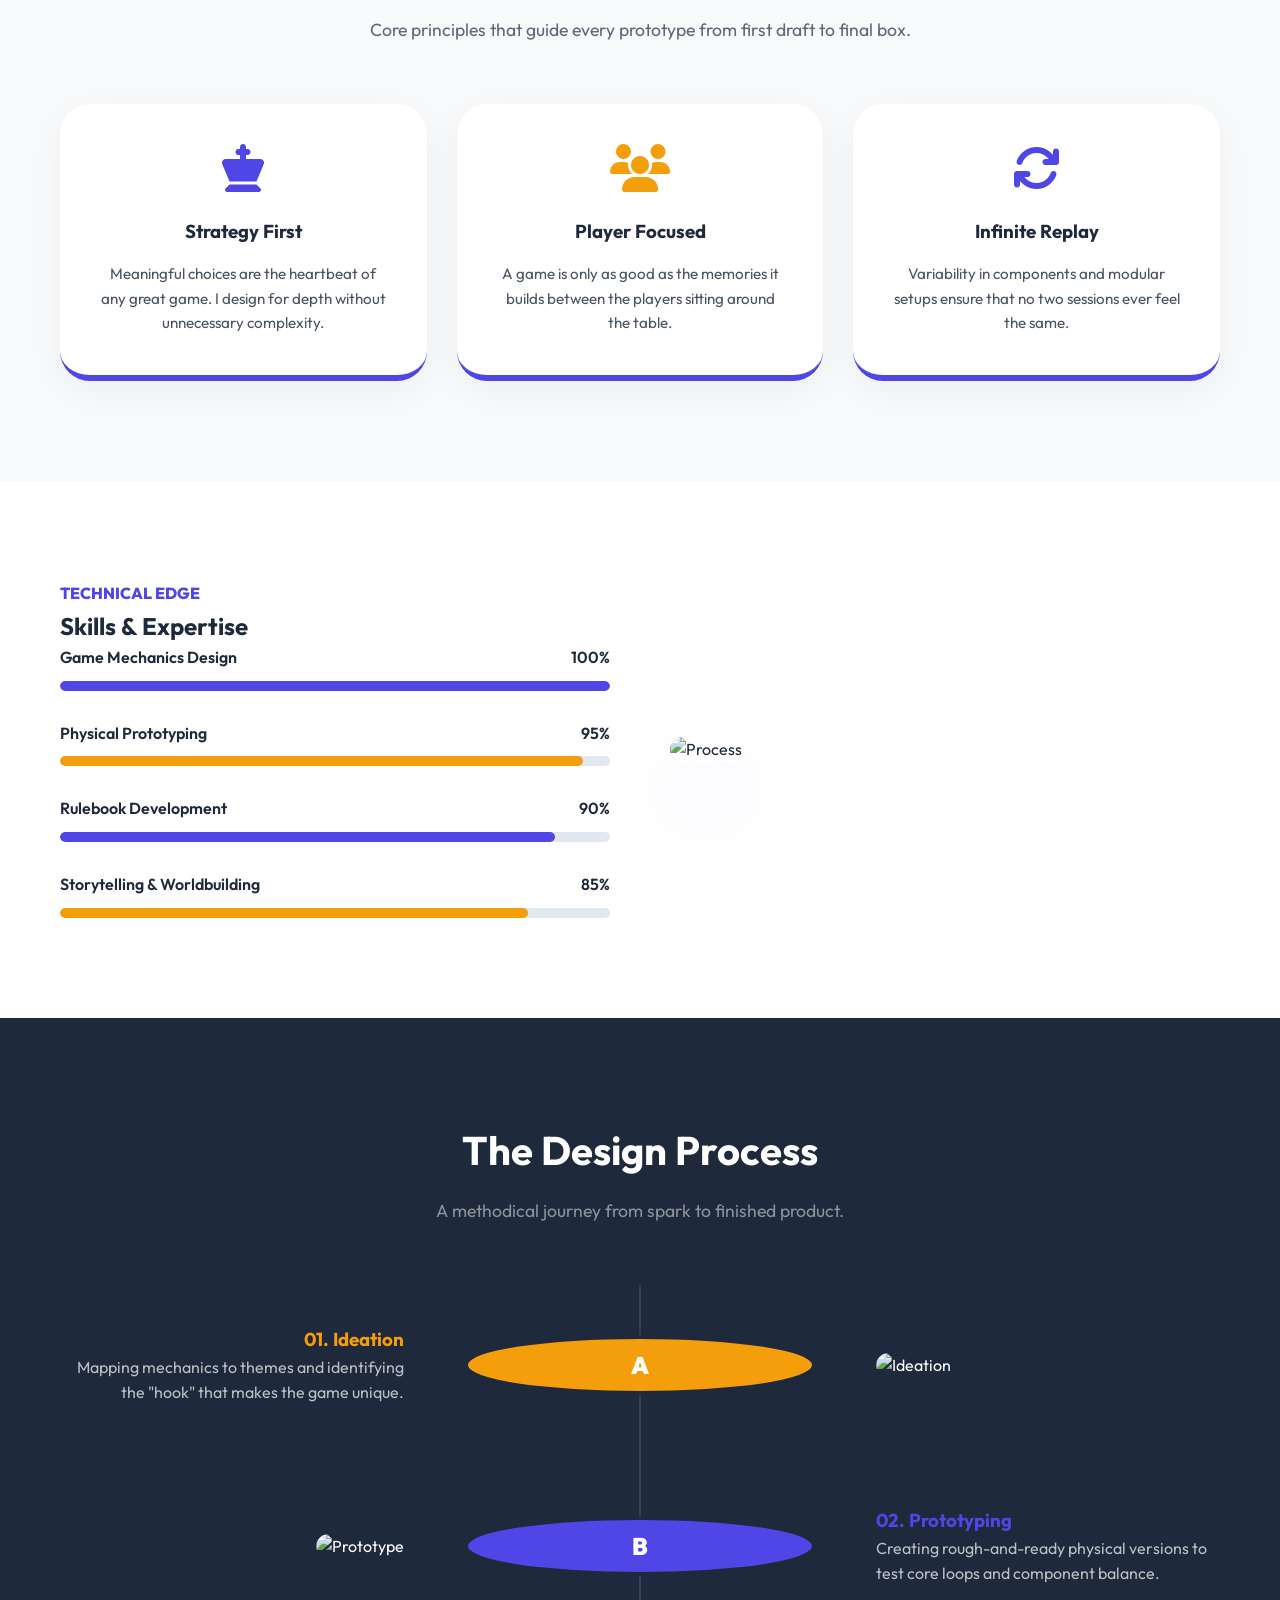
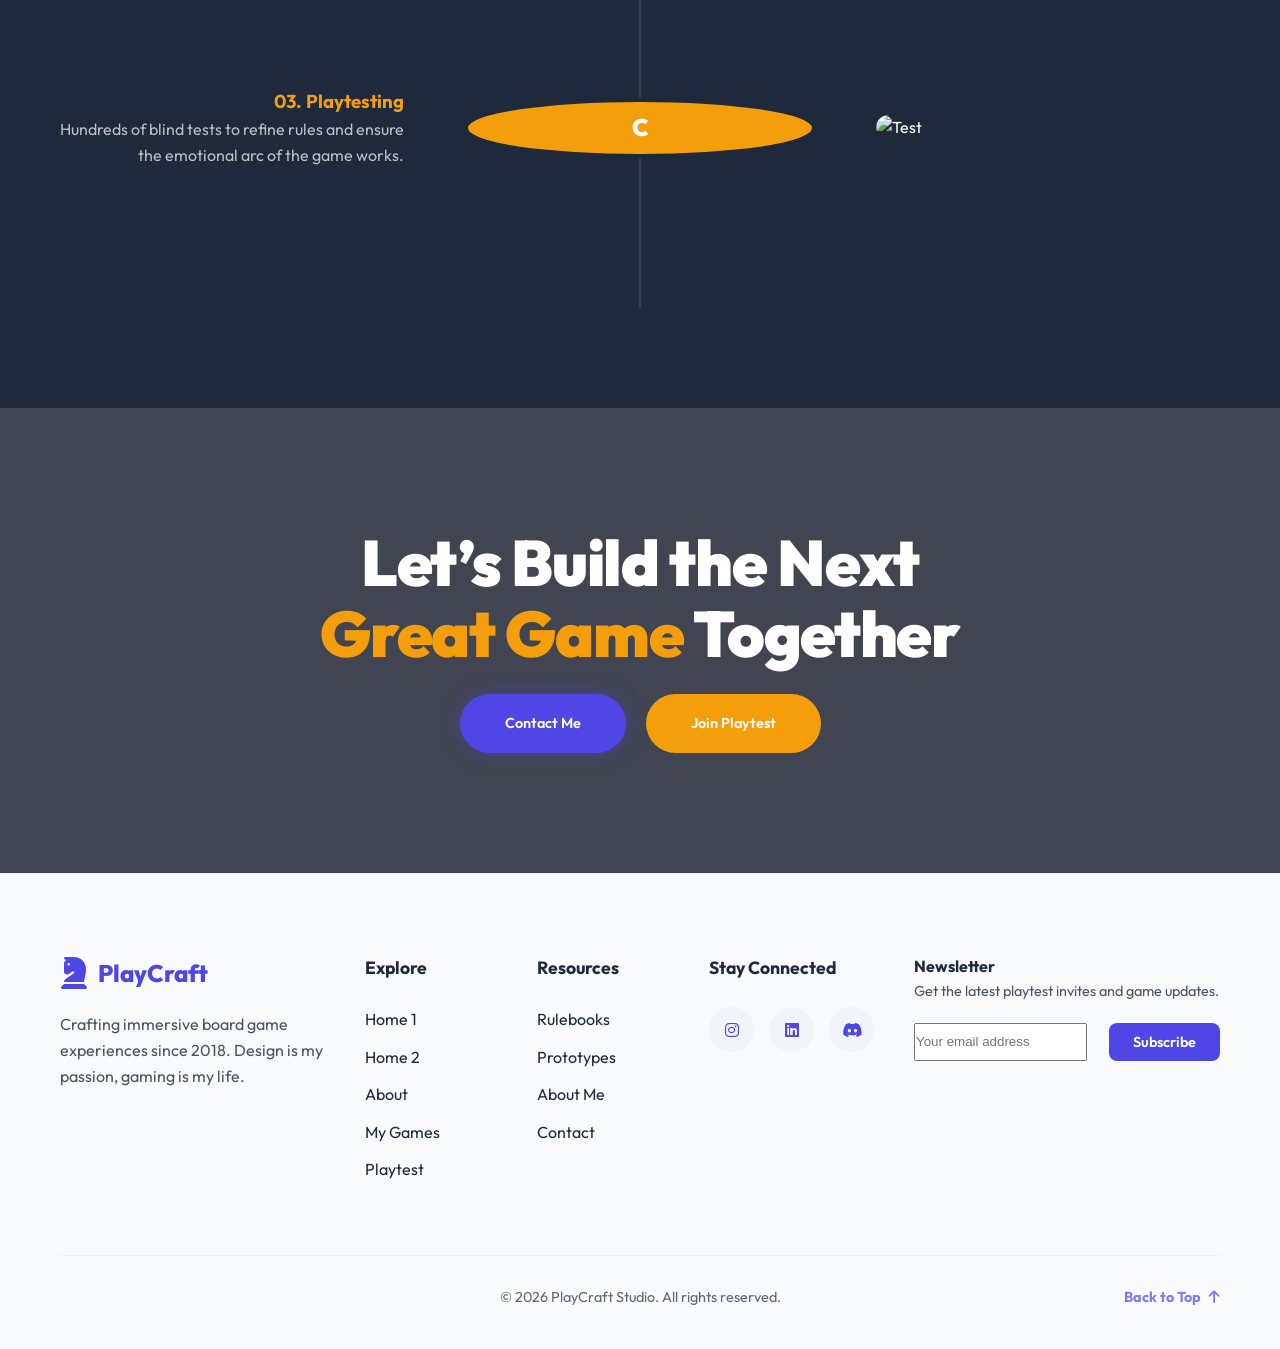
==== commit 884164f4: "recorrections" ====
--- a/about.html
+++ b/about.html
@@ -314,7 +314,7 @@
                 </div>
             </div>
             <div class="footer-bottom">
-                <p>&copy; 2024 PlayCraft Studio. All rights reserved.</p>
+                <p>&copy; 2026 PlayCraft Studio. All rights reserved.</p>
                 <a href="#" class="back-to-top">Back to Top <i class="fas fa-arrow-up"></i></a>
             </div>
         </div>
--- a/style.css
+++ b/style.css
@@ -373,7 +373,7 @@
     grid-template-columns: repeat(auto-fit, minmax(180px, 1fr));
     gap: 40px;
     margin-bottom: 60px;
-    justify-items: center;
+    justify-items: start;
 }
 
 @media (min-width: 1024px) {
@@ -573,13 +573,13 @@
 
 /* Global Dark Mode Fixes */
 body.dark-mode {
-    background-color: #020617;
-    color: #f1f5f9;
+    background-color: #020617 !important;
+    color: #f1f5f9 !important;
 }
 
 body.dark-mode section:not(.hero) {
     background-color: #020617 !important;
-    color: #f1f5f9;
+    color: #f1f5f9 !important;
 }
 
 body.dark-mode .container {
@@ -600,11 +600,21 @@
 body.dark-mode .testimonial-card,
 body.dark-mode .process-step,
 body.dark-mode .philosophy-item,
-body.dark-mode .session-card {
+body.dark-mode .session-card,
+body.dark-mode .contact-info,
+body.dark-mode .form-card {
     background-color: #1e293b !important;
     color: #f1f5f9 !important;
     box-shadow: 0 10px 30px rgba(0,0,0,0.3) !important;
     border: 1px solid rgba(255,255,255,0.05);
+}
+
+body.dark-mode form input,
+body.dark-mode form select,
+body.dark-mode form textarea {
+    background-color: #0f172a !important;
+    border-color: rgba(255,255,255,0.1) !important;
+    color: white !important;
 }
 
 body.dark-mode .section-header p {
@@ -748,9 +758,9 @@
 
 .contact-grid {
     display: grid;
-    grid-template-columns: 1fr 1.5fr;
+    grid-template-columns: 1.3fr 2.1fr;
     gap: 60px;
-    align-items: flex-start;
+    align-items: stretch;
 }
 
 @media (max-width: 1024px) {
@@ -760,7 +770,7 @@
     }
 }
 
-.contact-info {
+.contact-info, .form-card {
     background: white;
     padding: 60px;
     border-radius: 40px;
@@ -1178,6 +1188,26 @@
     align-items: center;
     margin-bottom: 25px;
     font-size: 0.85rem;
+}
+
+.auth-link {
+    color: var(--primary);
+    text-decoration: none;
+    transition: var(--transition);
+}
+
+.auth-link:hover {
+    color: var(--secondary);
+    text-decoration: underline;
+    opacity: 0.9;
+}
+
+body.dark-mode .auth-link {
+    color: var(--secondary);
+}
+
+body.dark-mode .auth-link:hover {
+    color: var(--primary);
 }
 
 .social-login {
@@ -1534,7 +1564,16 @@
 @media (max-width: 1024px) {
     .header-container { padding: 0 15px; width: 100%; }
     .hero-title { font-size: 3rem; }
-    .footer-grid { grid-template-columns: 1fr 1fr; }
+    .footer-grid { 
+        grid-template-columns: 1.5fr 1fr 1fr; 
+        gap: 40px 20px;
+    }
+    .footer-newsletter {
+        grid-column: span 3;
+    }
+    .footer-newsletter form {
+        max-width: 400px;
+    }
     .newsletter-card { padding: 40px 20px; border-radius: 20px; margin: 0 10px; }
     
     nav {
@@ -1549,7 +1588,7 @@
         z-index: 1000;
         box-shadow: 0 20px 40px rgba(0,0,0,0.1);
     }
-    body.dark-mode nav { background: var(--bg-dark); }
+    body.dark-mode nav { background: var(--bg-dark) !important; }
     nav.active { left: 0; }
     nav ul {
         flex-direction: column;
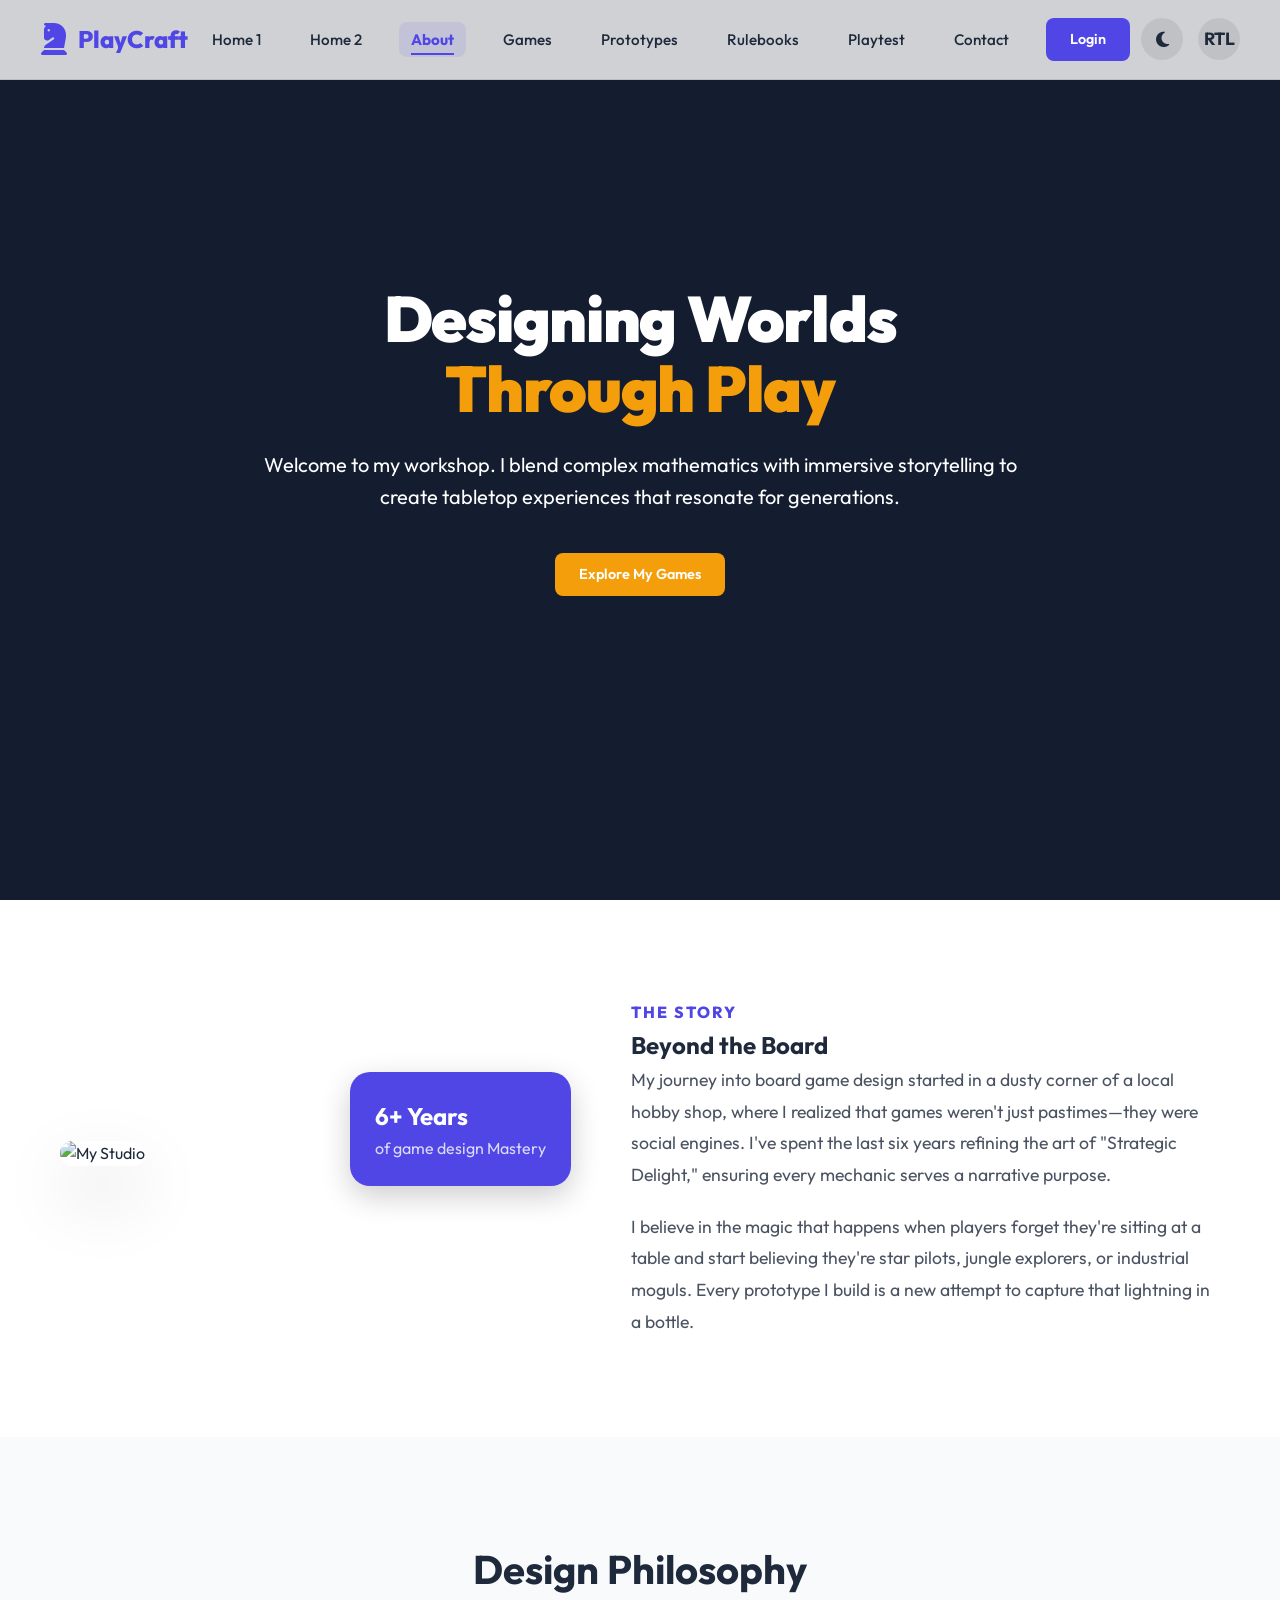
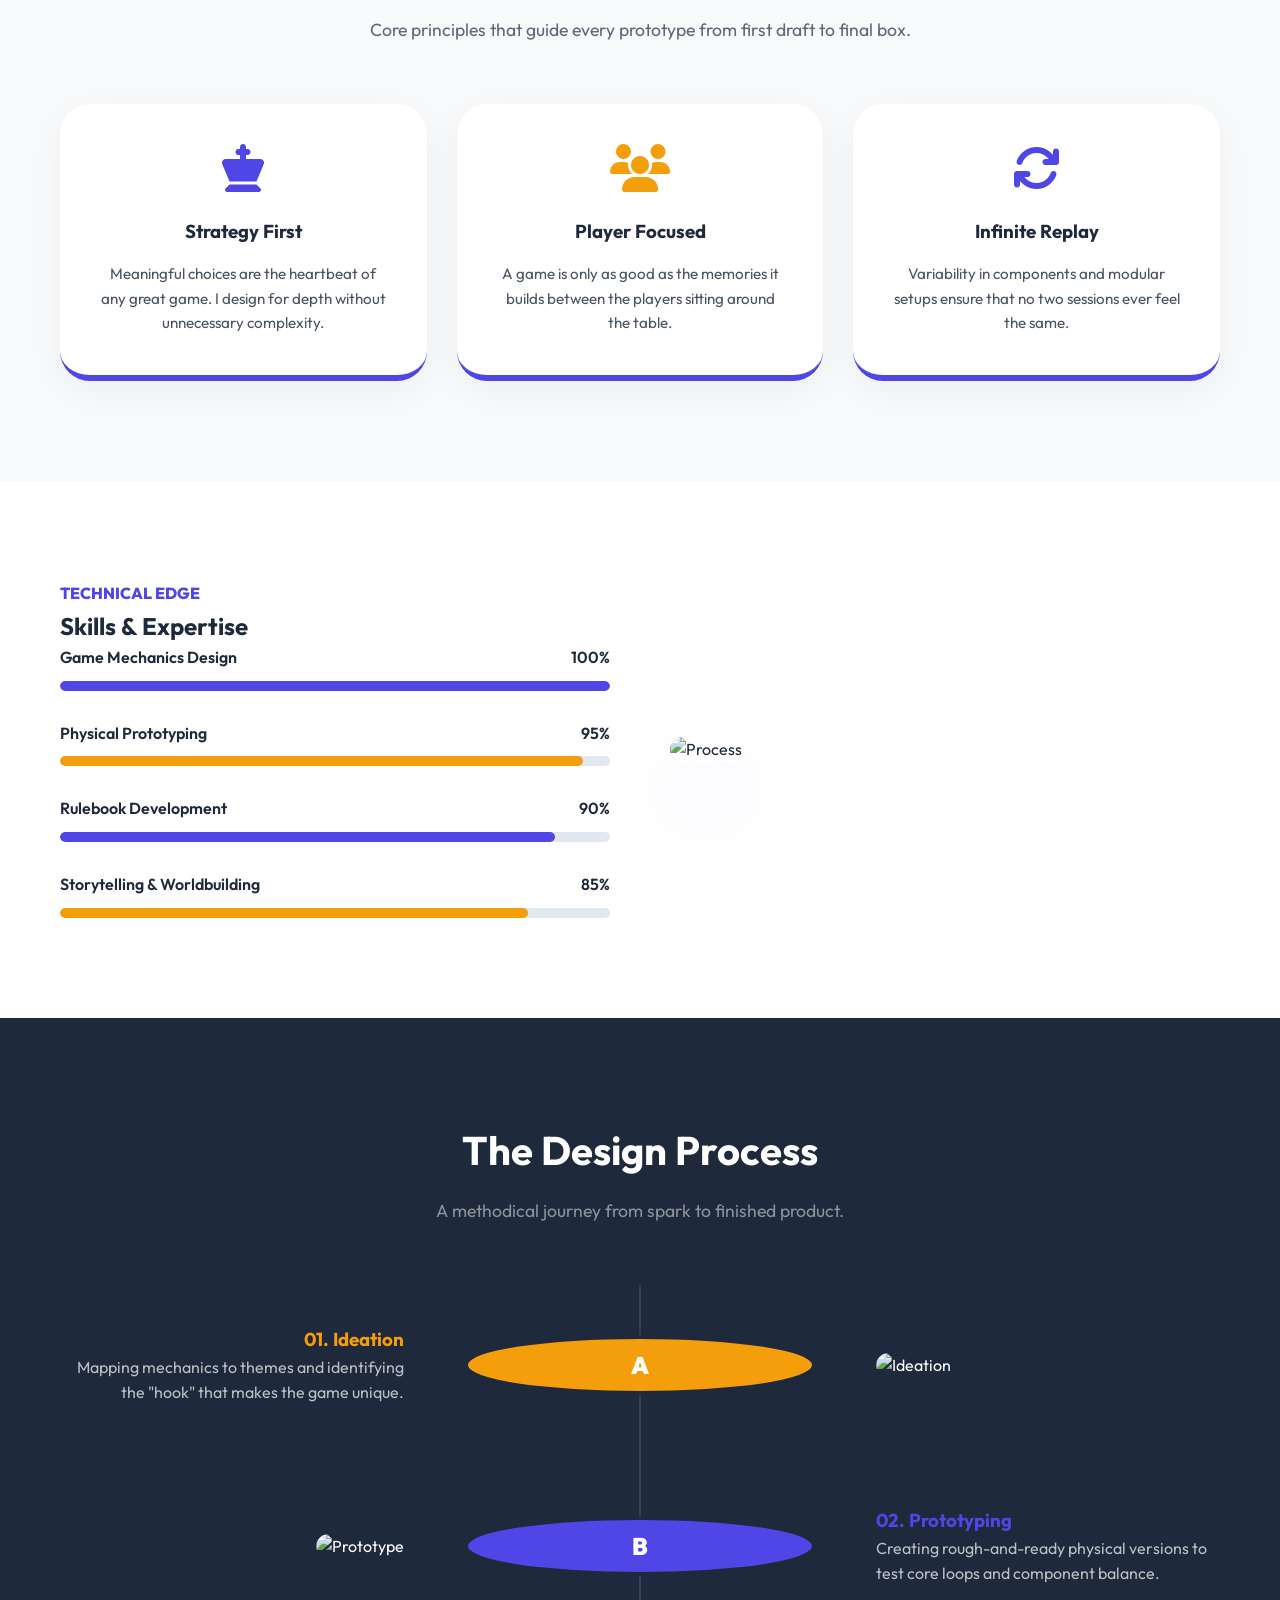
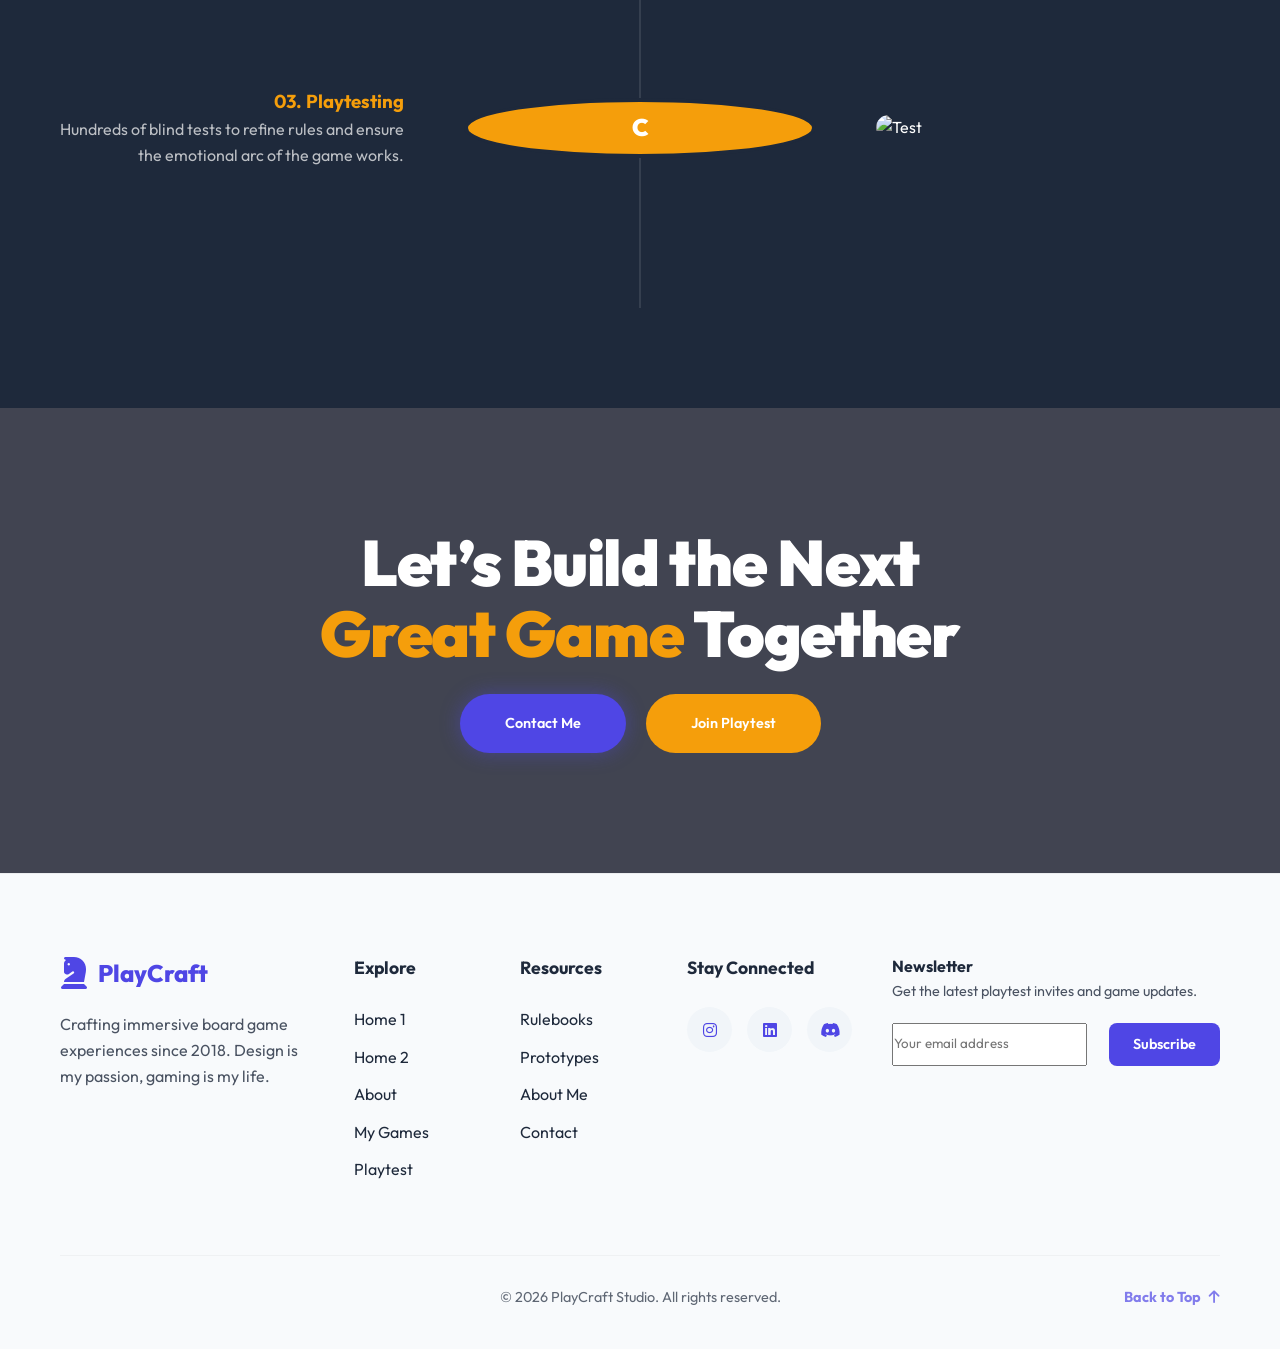
==== commit 929e31d4: "login" ====
--- a/about.html
+++ b/about.html
@@ -8,7 +8,7 @@
     <title>About Me | PlayCraft - Designing Worlds Through Play</title>
     <link rel="stylesheet" href="style.css">
     <link
-        href="https://fonts.googleapis.com/css2?family=Outfit:wght@300;400;500;600;700;800;900&family=Inter:wght@400;500;600;700&display=swap"
+        href="https://fonts.googleapis.com/css2?family=Outfit:wght@300;400;500;600;700;800;900&display=swap"
         rel="stylesheet">
     <link rel="stylesheet" href="https://cdnjs.cloudflare.com/ajax/libs/font-awesome/6.4.0/css/all.min.css">
 </head>
@@ -323,4 +323,4 @@
     <script src="main.js"></script>
 </body>
 
-</html>+</html>
--- a/style.css
+++ b/style.css
@@ -23,9 +23,12 @@
     scroll-behavior: smooth;
 }
 
-body {
+body, button, input, select, textarea {
     font-family: 'Outfit', sans-serif;
     line-height: 1.6;
+}
+
+body {
     background-color: var(--bg-light);
     color: var(--text-light);
     transition: var(--transition);
@@ -39,7 +42,7 @@
 
 [dir="rtl"] {
     direction: rtl;
-    font-family: 'Inter', sans-serif;
+    font-family: 'Outfit', sans-serif;
 }
 
 a {
@@ -1462,12 +1465,6 @@
     opacity: 0.8;
 }
 
-.philosophy-card p {
-    font-size: 0.95rem;
-    line-height: 1.6;
-    opacity: 0.8;
-}
-
 /* Generic Theme Card for multiple uses */
 .theme-card {
     background: var(--bg-light);
@@ -1531,7 +1528,7 @@
 
 .modal-description {
     font-size: 1.1rem;
-    line-height: 1.7;
+    line-height: 1.6;
     opacity: 0.8;
     margin-bottom: 30px;
 }
@@ -1569,12 +1566,14 @@
         gap: 40px 20px;
     }
     .footer-newsletter {
-        grid-column: span 3;
+        grid-column: span 2;
+        text-align: left;
     }
     .footer-newsletter form {
         max-width: 400px;
-    }
-    .newsletter-card { padding: 40px 20px; border-radius: 20px; margin: 0 10px; }
+        margin: 0;
+    }
+    .newsletter-card { padding: 40px 20px; border-radius: 20px; margin: 0 auto; }
     
     nav {
         position: fixed;
@@ -1622,7 +1621,7 @@
         padding: 60px 0; 
         border-radius: 20px;
     }
-    .newsletter-card { padding: 30px 15px; }
+    .newsletter-card { padding: 30px 15px; margin: 0 auto; }
     .newsletter-form {
         display: flex !important;
         flex-direction: column !important;
@@ -1680,6 +1679,20 @@
     .games-grid {
         justify-content: center !important;
     }
+    .footer-grid { 
+        grid-template-columns: 1fr !important;
+        text-align: center;
+        justify-items: center;
+    }
+    .footer-newsletter {
+        grid-column: span 1;
+    }
+    .footer-logo-desc p {
+        margin-inline: auto;
+    }
+    .social-icons {
+        justify-content: center;
+    }
 }
 
 @media (max-width: 480px) {
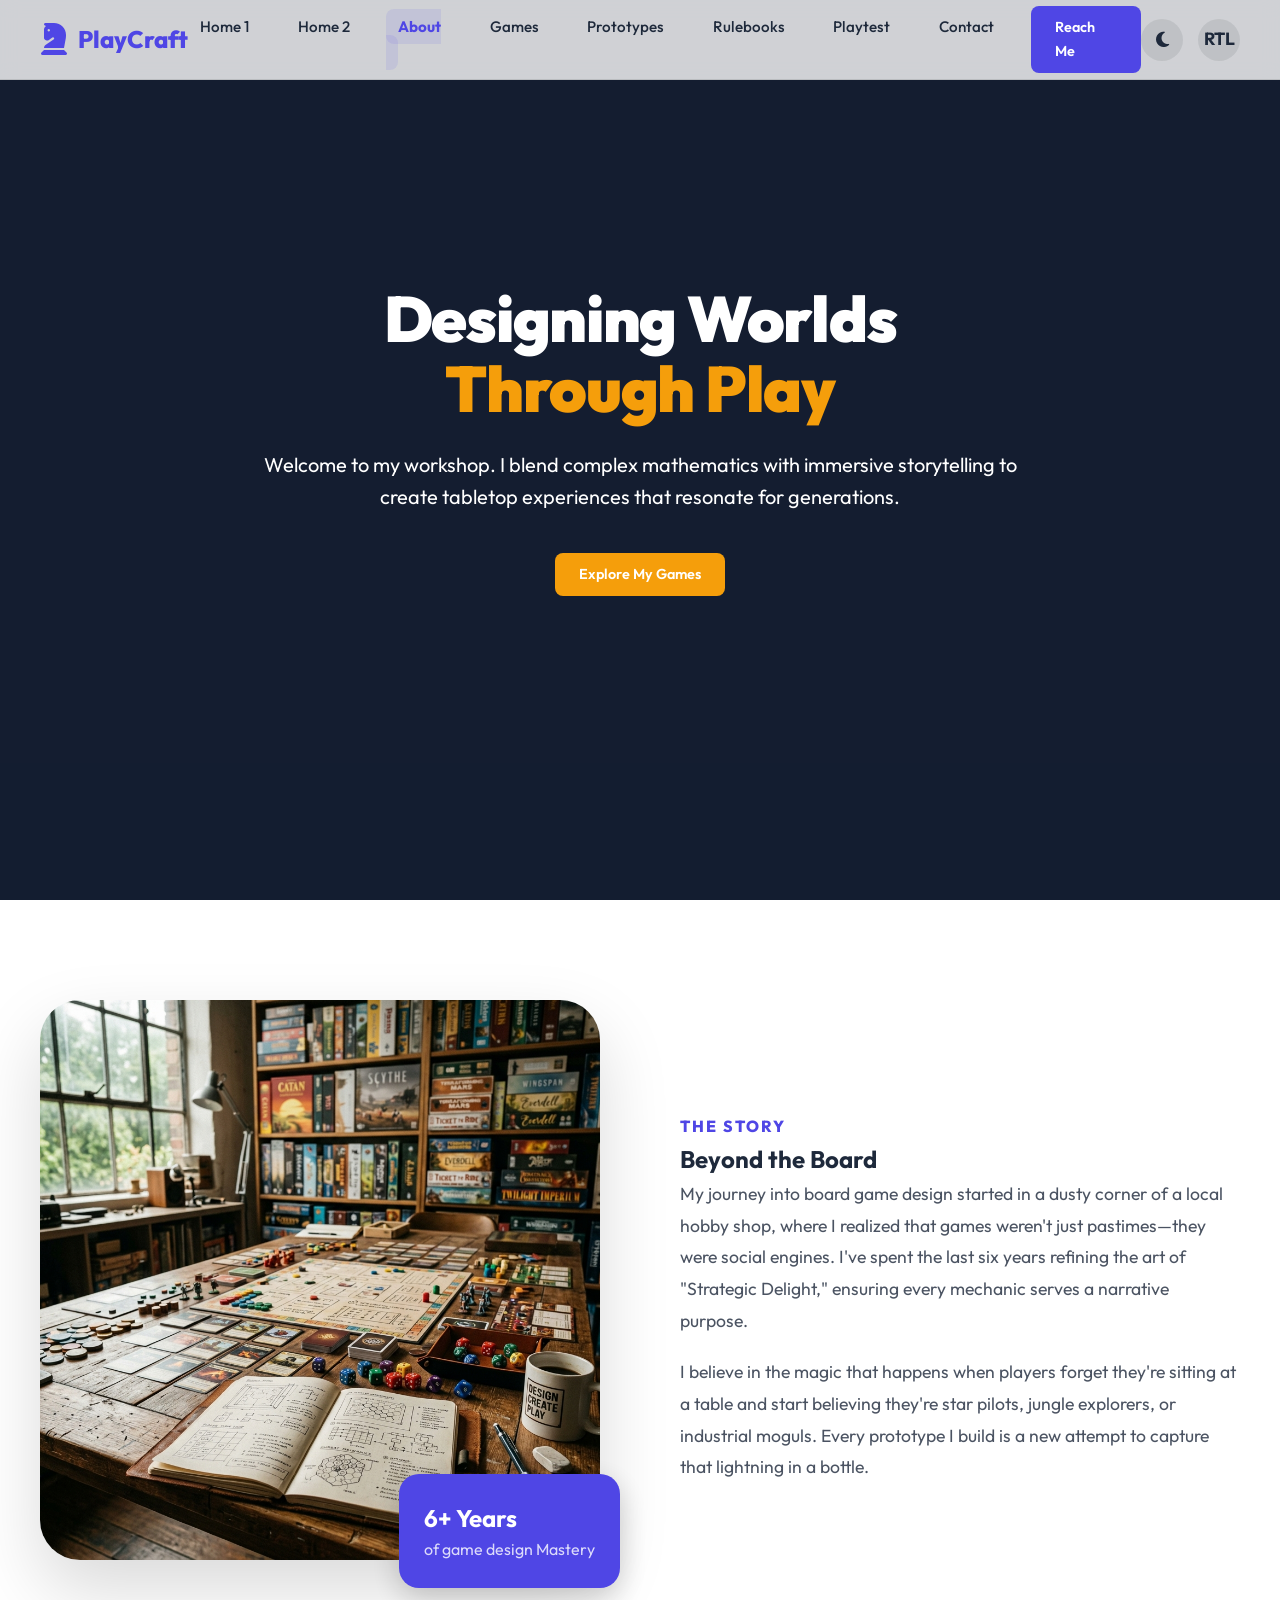
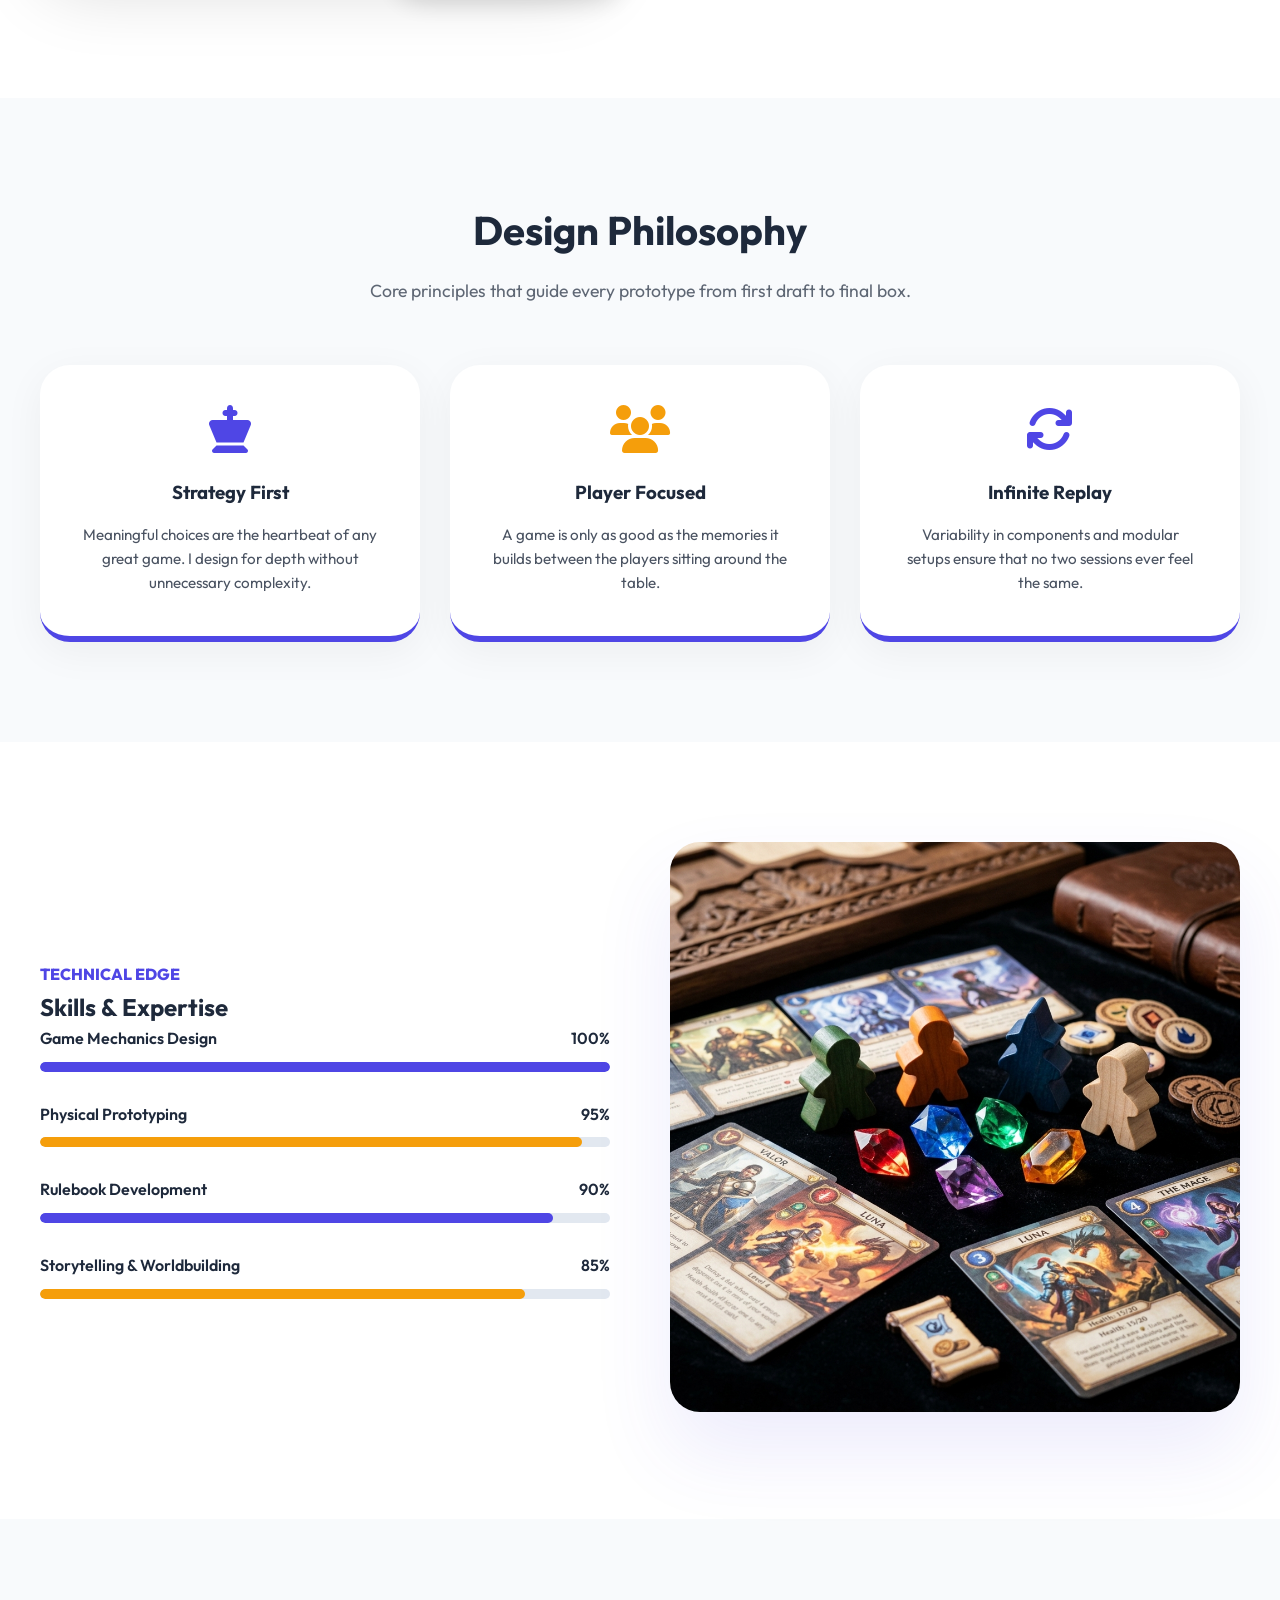
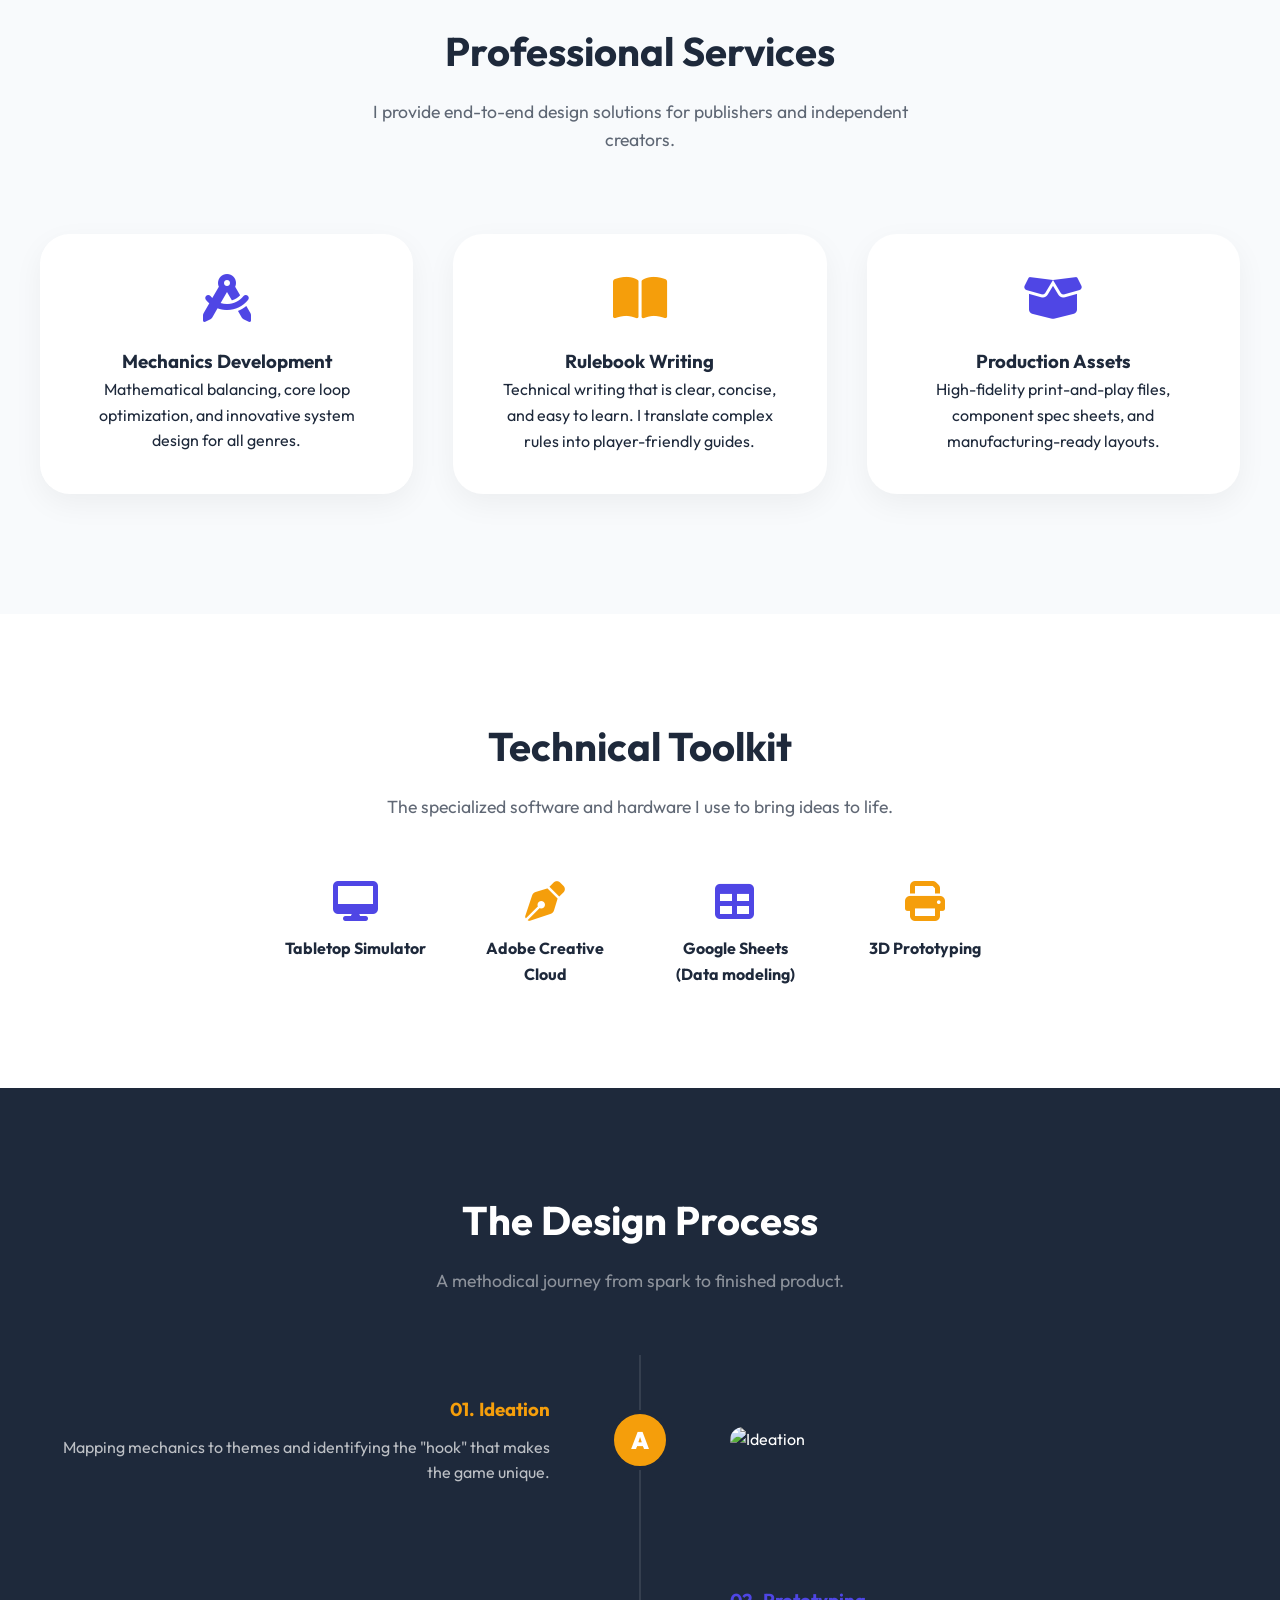
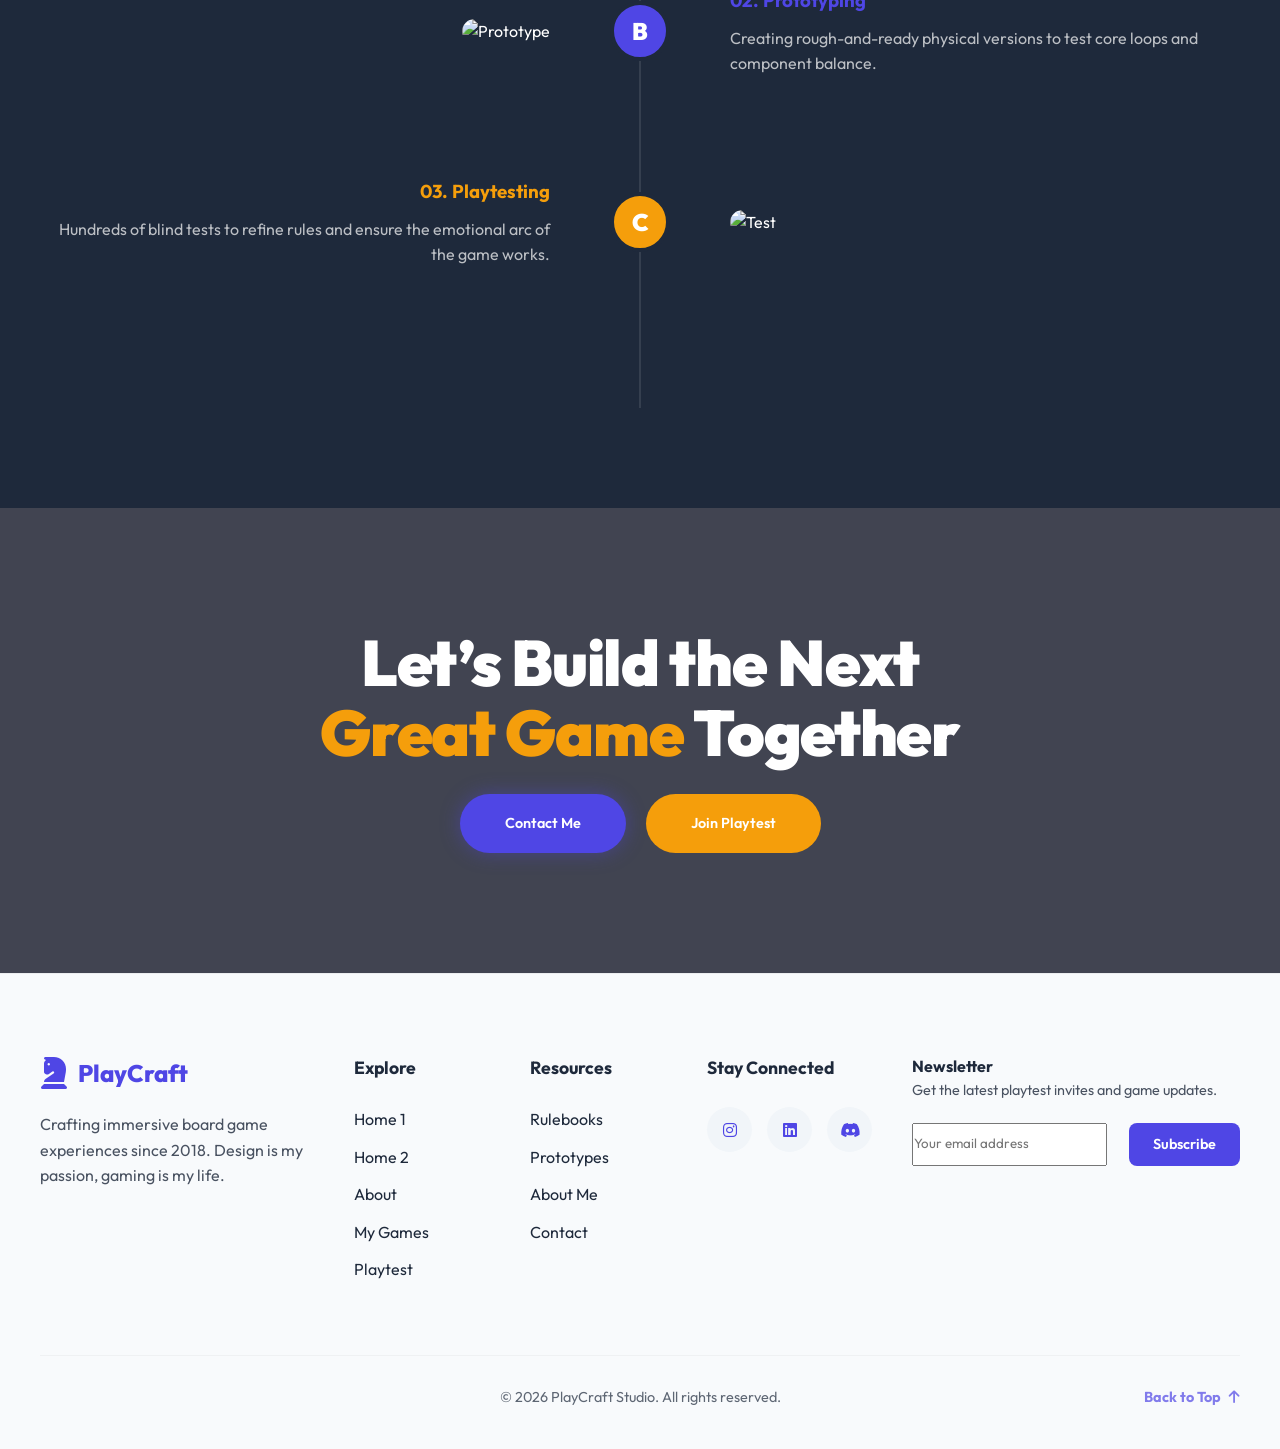
==== commit 343223fc: "rechanges" ====
--- a/about.html
+++ b/about.html
@@ -32,7 +32,7 @@
                     <li><a href="rulebooks.html">Rulebooks</a></li>
                     <li><a href="playtest.html">Playtest</a></li>
                     <li><a href="contact.html">Contact</a></li>
-                    <li><a href="login.html" class="btn btn-primary">Login</a></li>
+                    <li><a href="login.html" class="btn btn-primary">Reach Me</a></li>
                 </ul>
             </nav>
             <div class="header-actions">
@@ -66,8 +66,8 @@
         <section id="designer-intro" style="overflow: hidden;">
             <div class="container">
                 <div class="story-flex">
-                    <div class="animate-left" style="flex: 1; position: relative; margin-bottom: 30px;">
-                        <img src="https://images.unsplash.com/photo-1552664730-d307ca884978?auto=format&fit=crop&q=80&w=800"
+                    <div class="reveal-left" style="flex: 1; position: relative; margin-bottom: 30px;">
+                        <img src="images/studio.png"
                             alt="My Studio"
                             style="width: 100%; border-radius: 40px; box-shadow: 0 30px 70px rgba(0,0,0,0.15); transition: transform 0.5s;"
                             onmouseover="this.style.transform='scale(1.05)'"
@@ -77,7 +77,7 @@
                             <p style="margin: 0; opacity: 0.8;">of game design Mastery</p>
                         </div>
                     </div>
-                    <div class="animate-up" style="flex: 1.2;">
+                    <div class="reveal-right" style="flex: 1;">
                         <span
                             style="color: var(--primary); font-weight: 800; text-transform: uppercase; letter-spacing: 2px;">The
                             Story</span>
@@ -189,8 +189,63 @@
                         </div>
                     </div>
                     <div style="flex: 1;" class="animate-right">
-                        <img src="https://images.pexels.com/photos/33975462/pexels-photo-33975462.jpeg" alt="Process"
+                        <img src="images/components.png" alt="Process"
                             style="width: 100%; border-radius: 30px; box-shadow: 0 40px 80px rgba(79, 70, 229, 0.1);">
+                    </div>
+                </div>
+            </div>
+        </section>
+
+        <!-- New: Professional Services -->
+        <section id="services-about" style="padding: 100px 0; background: #f8fafc;">
+            <div class="container">
+                <div class="section-header">
+                    <h2>Professional Services</h2>
+                    <p>I provide end-to-end design solutions for publishers and independent creators.</p>
+                </div>
+                <div class="philosophy-grid">
+                    <div class="theme-card rotate-in" style="padding: 40px; border-radius: 30px; text-align: center;">
+                        <i class="fas fa-drafting-compass" style="font-size: 3rem; color: var(--primary); margin-bottom: 25px;"></i>
+                        <h3>Mechanics Development</h3>
+                        <p>Mathematical balancing, core loop optimization, and innovative system design for all genres.</p>
+                    </div>
+                    <div class="theme-card animate-up" style="padding: 40px; border-radius: 30px; text-align: center; animation-delay: 0.1s;">
+                        <i class="fas fa-book-open" style="font-size: 3rem; color: var(--secondary); margin-bottom: 25px;"></i>
+                        <h3>Rulebook Writing</h3>
+                        <p>Technical writing that is clear, concise, and easy to learn. I translate complex rules into player-friendly guides.</p>
+                    </div>
+                    <div class="theme-card animate-up" style="padding: 40px; border-radius: 30px; text-align: center; animation-delay: 0.2s;">
+                        <i class="fas fa-box-open" style="font-size: 3rem; color: var(--primary); margin-bottom: 25px;"></i>
+                        <h3>Production Assets</h3>
+                        <p>High-fidelity print-and-play files, component spec sheets, and manufacturing-ready layouts.</p>
+                    </div>
+                </div>
+            </div>
+        </section>
+
+        <!-- New: Technical Toolkit -->
+        <section id="toolkit" style="padding: 100px 0;">
+            <div class="container">
+                <div class="section-header">
+                    <h2>Technical Toolkit</h2>
+                    <p>The specialized software and hardware I use to bring ideas to life.</p>
+                </div>
+                <div style="display: flex; flex-wrap: wrap; justify-content: center; gap: 40px;">
+                    <div style="text-align: center; width: 150px;">
+                        <i class="fas fa-desktop" style="font-size: 2.5rem; margin-bottom: 15px; color: var(--primary);"></i>
+                        <h4 style="margin: 0;">Tabletop Simulator</h4>
+                    </div>
+                    <div style="text-align: center; width: 150px;">
+                        <i class="fas fa-pen-nib" style="font-size: 2.5rem; margin-bottom: 15px; color: var(--secondary);"></i>
+                        <h4 style="margin: 0;">Adobe Creative Cloud</h4>
+                    </div>
+                    <div style="text-align: center; width: 150px;">
+                        <i class="fas fa-table" style="font-size: 2.5rem; margin-bottom: 15px; color: var(--primary);"></i>
+                        <h4 style="margin: 0;">Google Sheets (Data modeling)</h4>
+                    </div>
+                    <div style="text-align: center; width: 150px;">
+                        <i class="fas fa-print" style="font-size: 2.5rem; margin-bottom: 15px; color: var(--secondary);"></i>
+                        <h4 style="margin: 0;">3D Prototyping</h4>
                     </div>
                 </div>
             </div>
@@ -206,40 +261,40 @@
                 <div class="timeline">
                     <div class="timeline-step animate-up">
                         <div class="timeline-content-left">
-                            <h3 style="color: var(--secondary);">01. Ideation</h3>
+                            <h3 style="color: var(--secondary); margin-bottom: 10px;">01. Ideation</h3>
                             <p style="margin: 0; opacity: 0.7;">Mapping mechanics to themes and identifying the "hook"
                                 that makes the game unique.</p>
                         </div>
                         <div class="step-number">A</div>
                         <div class="timeline-content-right">
                             <img src="https://images.pexels.com/photos/25798270/pexels-photo-25798270.jpeg"
-                                alt="Ideation" style="width: 150px; border-radius: 20px;">
+                                alt="Ideation" style="width: 300px; border-radius: 20px;">
                         </div>
                     </div>
 
                     <div class="timeline-step reverse animate-up" style="animation-delay: 0.1s;">
                         <div class="timeline-content-right">
-                            <h3 style="color: var(--primary);">02. Prototyping</h3>
+                            <h3 style="color: var(--primary); margin-bottom: 10px;">02. Prototyping</h3>
                             <p style="margin: 0; opacity: 0.7;">Creating rough-and-ready physical versions to test core
                                 loops and component balance.</p>
                         </div>
                         <div class="step-number" style="background: var(--primary);">B</div>
                         <div class="timeline-content-left">
                             <img src="https://images.unsplash.com/photo-1596464716127-f2a82984de30?auto=format&fit=crop&q=80&w=300"
-                                alt="Prototype" style="width: 150px; border-radius: 20px;">
+                                alt="Prototype" style="width: 300px; border-radius: 20px;">
                         </div>
                     </div>
 
                     <div class="timeline-step animate-up" style="animation-delay: 0.2s;">
                         <div class="timeline-content-left">
-                            <h3 style="color: var(--secondary);">03. Playtesting</h3>
+                            <h3 style="color: var(--secondary); margin-bottom: 10px;">03. Playtesting</h3>
                             <p style="margin: 0; opacity: 0.7;">Hundreds of blind tests to refine rules and ensure the
                                 emotional arc of the game works.</p>
                         </div>
                         <div class="step-number">C</div>
                         <div class="timeline-content-right">
                             <img src="https://images.unsplash.com/photo-1544731612-de7f96afe55f?auto=format&fit=crop&q=80&w=300"
-                                alt="Test" style="width: 150px; border-radius: 20px;">
+                                alt="Test" style="width: 300px; border-radius: 20px;">
                         </div>
                     </div>
                 </div>
--- a/style.css
+++ b/style.css
@@ -11,6 +11,25 @@
     --card-bg-dark: #1e293b;
     --header-height: 80px;
     --transition: all 0.3s cubic-bezier(0.4, 0, 0.2, 1);
+    --container-padding: 40px;
+}
+
+@media (max-width: 1024px) {
+    :root {
+        --container-padding: 25px;
+    }
+}
+
+@media (max-width: 768px) {
+    :root {
+        --container-padding: 20px;
+    }
+}
+
+@media (max-width: 480px) {
+    :root {
+        --container-padding: 15px;
+    }
 }
 
 * {
@@ -60,9 +79,9 @@
 }
 
 .container {
-    max-width: 1200px;
+    max-width: 1400px;
     margin: 0 auto;
-    padding: 0 20px;
+    padding: 0 var(--container-padding);
 }
 
 /* Header Styling */
@@ -91,7 +110,7 @@
     justify-content: space-between;
     align-items: center;
     width: 100%;
-    padding: 0 40px;
+    padding: 0 var(--container-padding);
 }
 
 .logo {
@@ -252,7 +271,7 @@
     .hero-description {
         font-size: 1.1rem;
         margin-bottom: 30px;
-        padding: 0 15px;
+        padding: 0 var(--container-padding);
     }
 
     .hero-btns {
@@ -554,7 +573,7 @@
 
 .card img {
     width: 100%;
-    height: 250px;
+    height: 400px;
     object-fit: cover;
     background-color: #f1f5f9; /* Fallback */
 }
@@ -641,7 +660,8 @@
 }
 
 .games-grid .card {
-    flex: 0 1 calc(33.333% - 20px);
+    flex: 1 1 calc(50% - 20px);
+    max-width: 650px;
     display: flex;
     flex-direction: column;
     background: var(--card-bg-light);
@@ -920,7 +940,7 @@
     flex-direction: row-reverse;
 }
 
-.timeline-step > div {
+.timeline-step > div:not(.step-number) {
     flex: 1;
 }
 
@@ -1102,7 +1122,7 @@
     align-items: center;
     justify-content: center;
     background: #f1f5f9;
-    padding: 40px 20px;
+    padding: 40px var(--container-padding);
 }
 
 body.dark-mode .auth-page {
@@ -1121,7 +1141,7 @@
 
 @media (max-width: 480px) {
     .auth-page {
-        padding: 20px 15px;
+        padding: 20px var(--container-padding);
     }
     .auth-card {
         padding: 25px;
@@ -1281,30 +1301,90 @@
     color: #94a3b8;
 }
 
-/* Animations */
-@keyframes fadeInUp {
-    from { opacity: 0; transform: translateY(30px); }
-    to { opacity: 1; transform: translateY(0); }
-}
-
-.animate-up {
-    animation: fadeInUp 0.8s ease forwards;
-}
-
-@keyframes slideInLeft {
-    from { opacity: 0; transform: translateX(-50px); }
-    to { opacity: 1; transform: translateX(0); }
-}
-
-.animate-left {
-    animation: slideInLeft 0.8s ease forwards;
+/* New Varied Animation System */
+[class*="reveal-"], 
+.zoom-in, 
+.blur-in, 
+.skew-in,
+.rotate-in {
+    opacity: 0;
+    transition: all 0.8s cubic-bezier(0.4, 0, 0.2, 1);
+    will-change: transform, opacity, filter;
+}
+
+/* Reveal Up */
+.reveal-up { transform: translateY(50px); }
+.reveal-up.in-view {
+    opacity: 1;
+    transform: translateY(0);
+}
+
+/* Reveal Left */
+.reveal-left { transform: translateX(-50px); }
+.reveal-left.in-view {
+    opacity: 1;
+    transform: translateX(0);
+}
+
+/* Reveal Right */
+.reveal-right { transform: translateX(50px); }
+.reveal-right.in-view {
+    opacity: 1;
+    transform: translateX(0);
+}
+
+/* Zoom In */
+.zoom-in { transform: scale(0.9); }
+.zoom-in.in-view {
+    opacity: 1;
+    transform: scale(1);
+}
+
+/* Blur In */
+.blur-in { filter: blur(10px); }
+.blur-in.in-view {
+    opacity: 1;
+    filter: blur(0);
+}
+
+/* Skew In */
+.skew-in { transform: skewX(-10deg) translateX(-30px); }
+.skew-in.in-view {
+    opacity: 1;
+    transform: skewX(0) translateX(0);
+}
+
+/* Rotate In */
+.rotate-in { transform: rotate(-5deg) translateY(30px); }
+.rotate-in.in-view {
+    opacity: 1;
+    transform: rotate(0) translateY(0);
+}
+
+/* Staggered Delays */
+.delay-1 { transition-delay: 0.1s; }
+.delay-2 { transition-delay: 0.2s; }
+.delay-3 { transition-delay: 0.3s; }
+.delay-4 { transition-delay: 0.4s; }
+.delay-5 { transition-delay: 0.5s; }
+
+/* Parallax Effect for Backgrounds */
+.parallax-bg {
+    background-attachment: fixed;
+    background-position: center;
+    background-repeat: no-repeat;
+    background-size: cover;
+}
+
+@media (max-width: 1024px) {
+    .parallax-bg { background-attachment: scroll; }
 }
 
 /* Newsletter Card Theme Support */
 .newsletter-card {
-    max-width: 600px;
+    max-width: 700px;
     margin: 0 auto;
-    padding: 60px;
+    padding: 60px var(--container-padding);
     background: rgba(255, 255, 255, 0.95);
     backdrop-filter: blur(10px);
     border-radius: 40px;
@@ -1338,7 +1418,7 @@
     background-size: cover;
     background-position: center;
     border-radius: 40px;
-    margin: 40px;
+    margin: 40px var(--container-padding);
     overflow: hidden;
 }
 
@@ -1559,7 +1639,7 @@
 }
 
 @media (max-width: 1024px) {
-    .header-container { padding: 0 15px; width: 100%; }
+    .header-container { width: 100%; }
     .hero-title { font-size: 3rem; }
     .footer-grid { 
         grid-template-columns: 1.5fr 1fr 1fr; 
@@ -1617,11 +1697,11 @@
 
 @media (max-width: 768px) {
     .home2-newsletter { 
-        margin: 20px 10px; 
+        margin: 20px var(--container-padding); 
         padding: 60px 0; 
         border-radius: 20px;
     }
-    .newsletter-card { padding: 30px 15px; margin: 0 auto; }
+    .newsletter-card { padding: 40px var(--container-padding); margin: 0 auto; }
     .newsletter-form {
         display: flex !important;
         flex-direction: column !important;
@@ -1674,7 +1754,7 @@
         font-size: 1.5rem;
     }
     .games-grid .card {
-        flex: 0 1 calc(50% - 20px);
+        flex: 1 1 calc(50% - 20px);
     }
     .games-grid {
         justify-content: center !important;
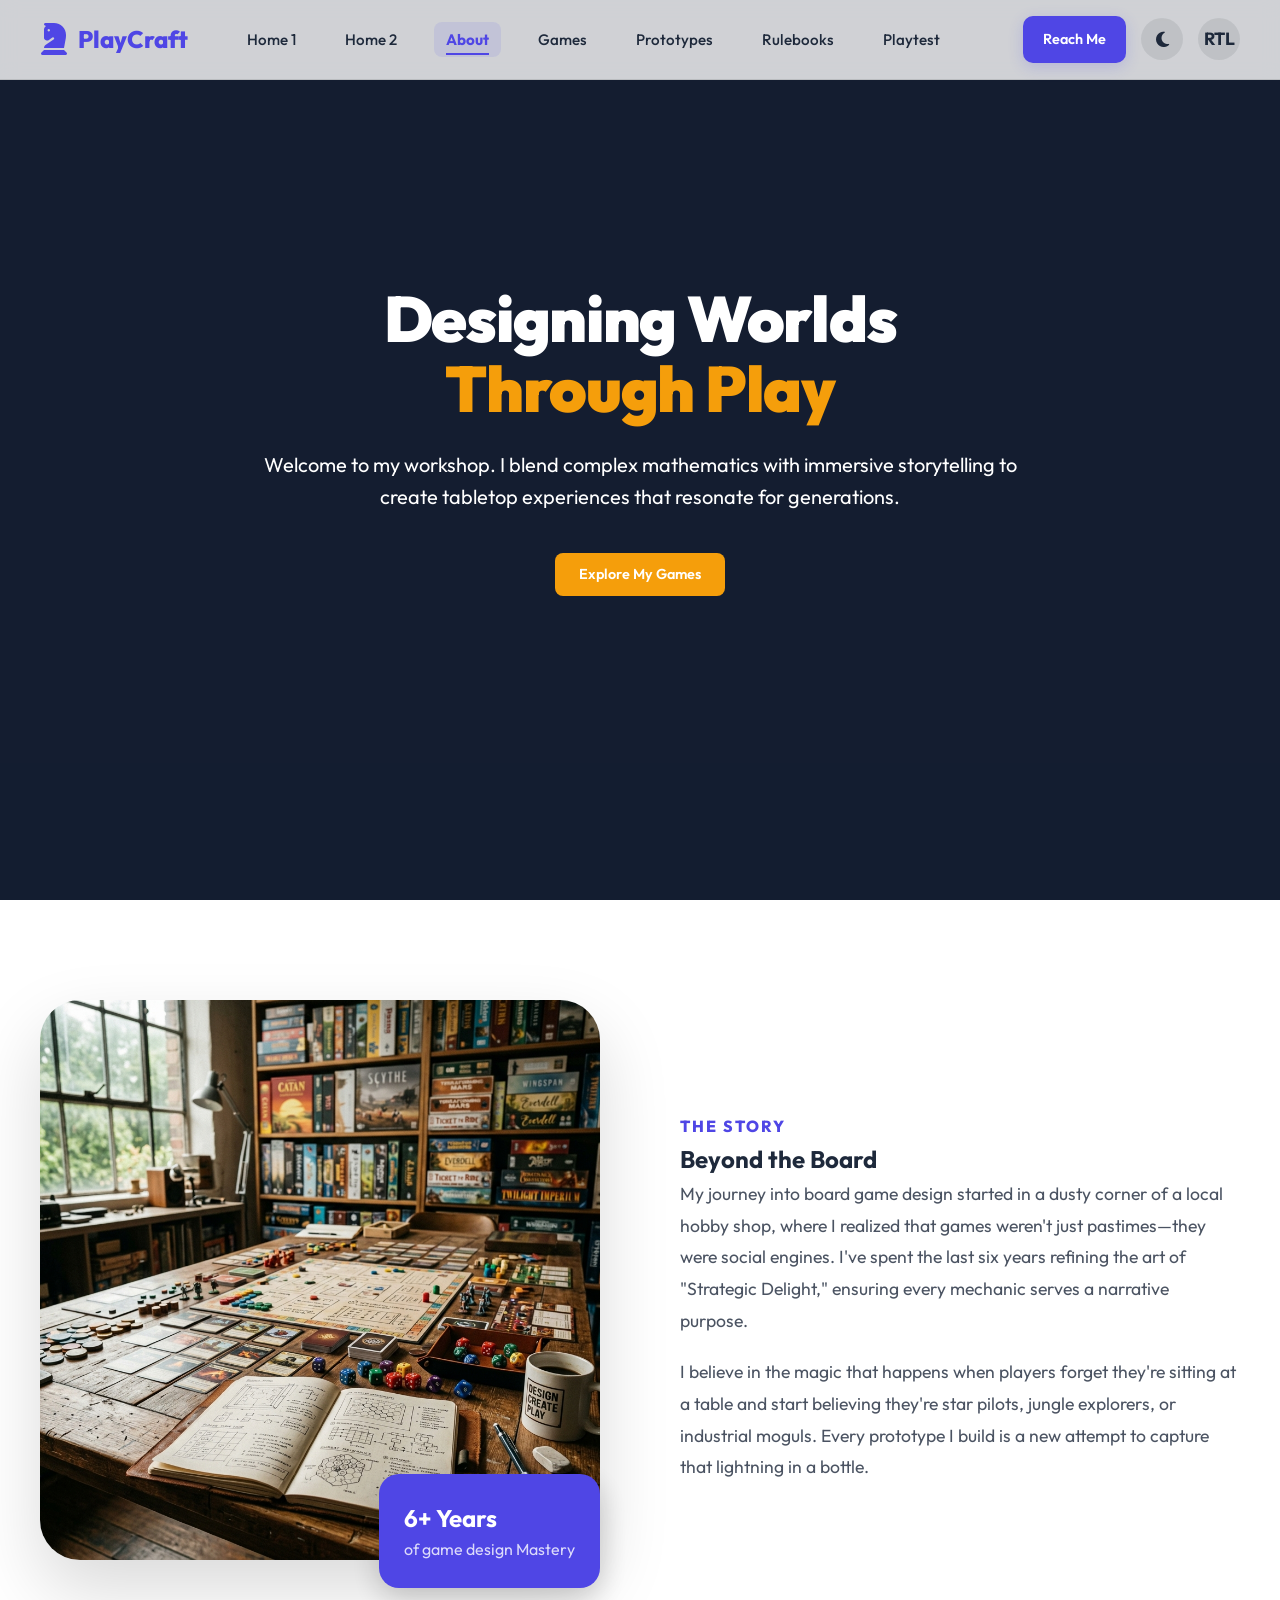
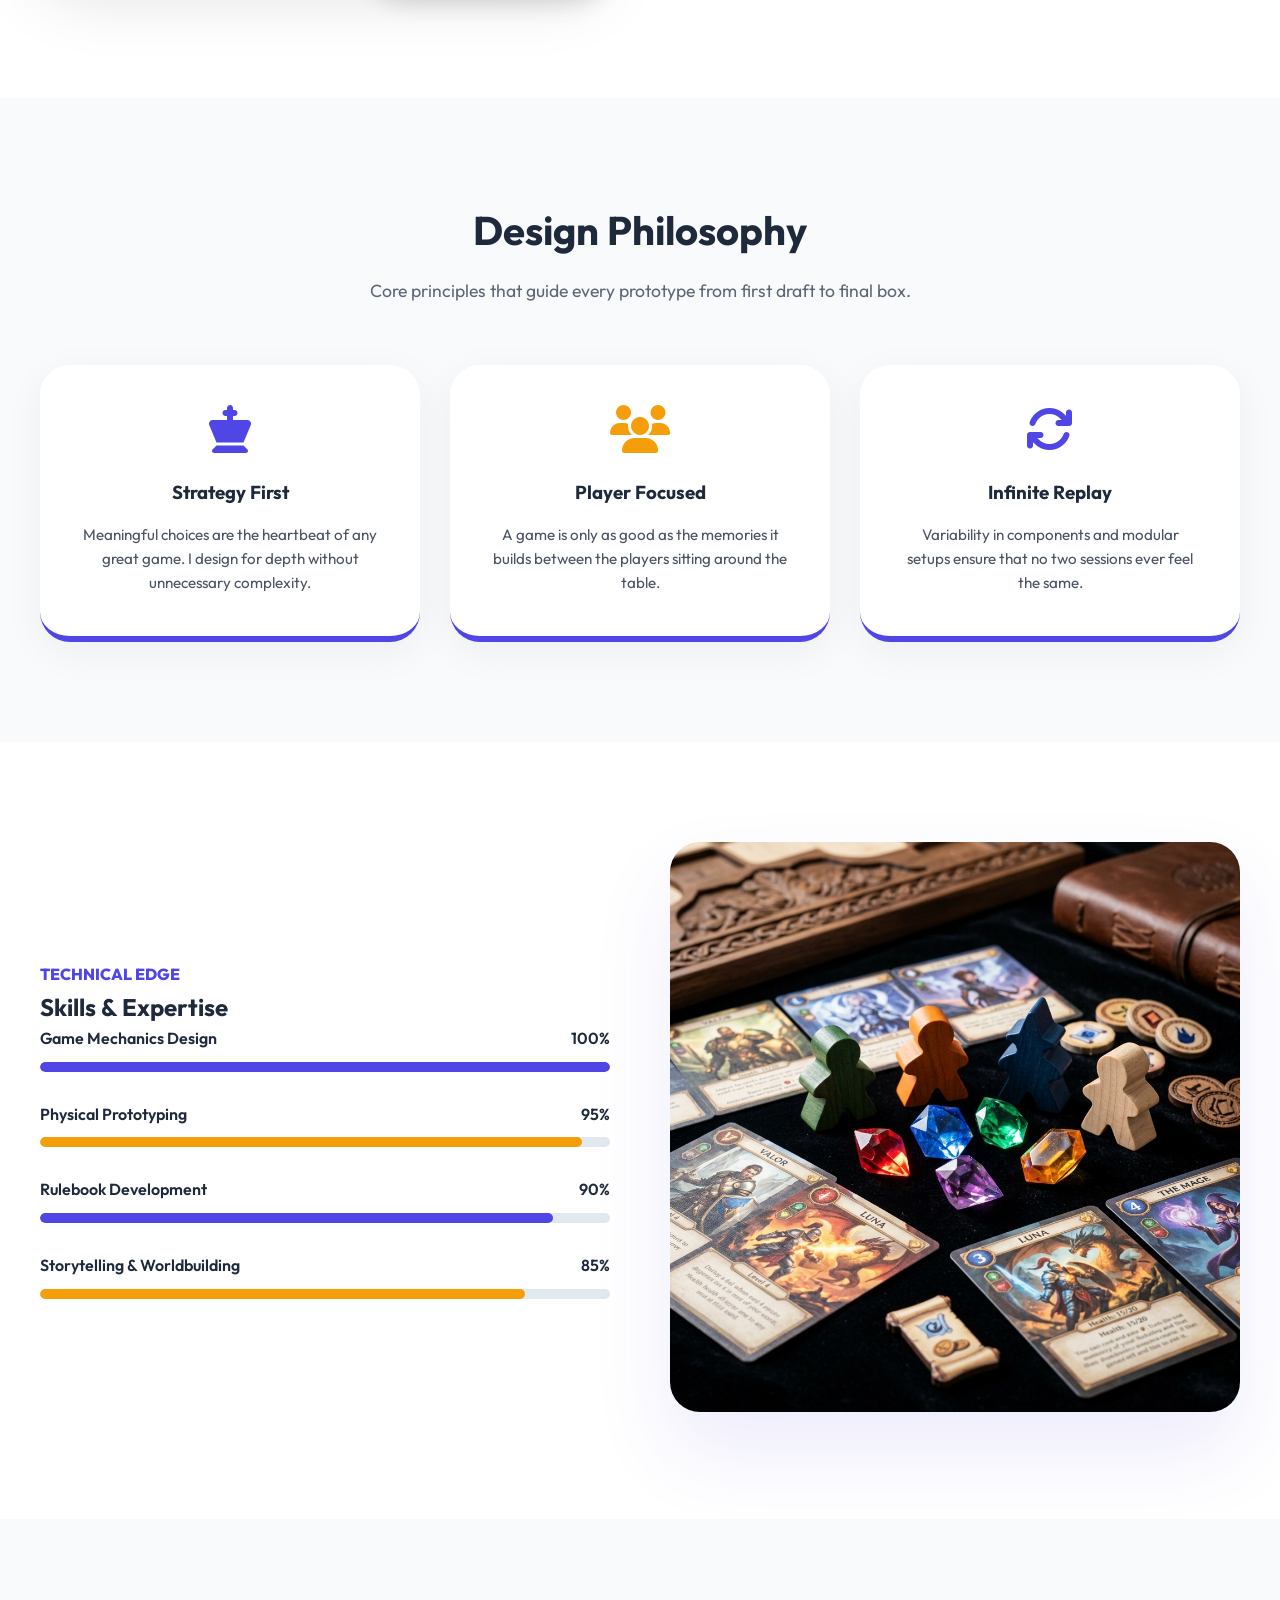
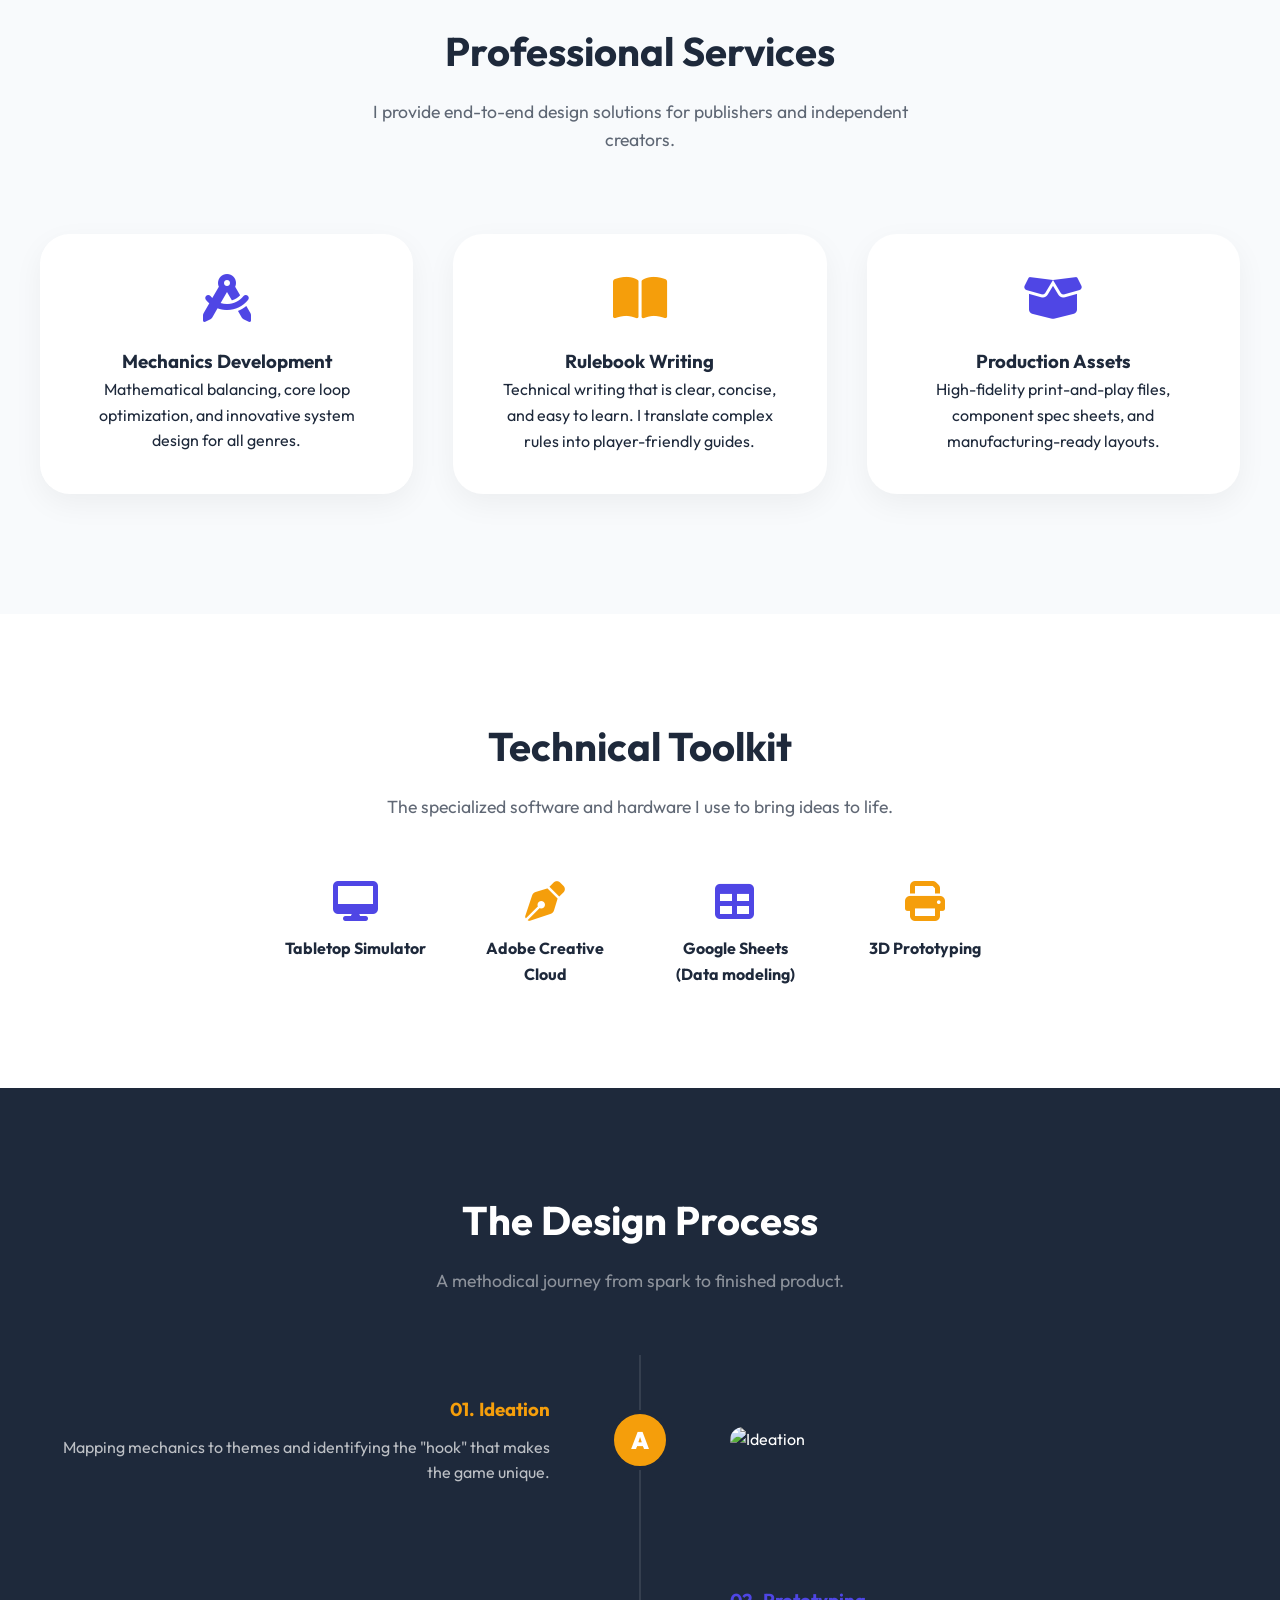
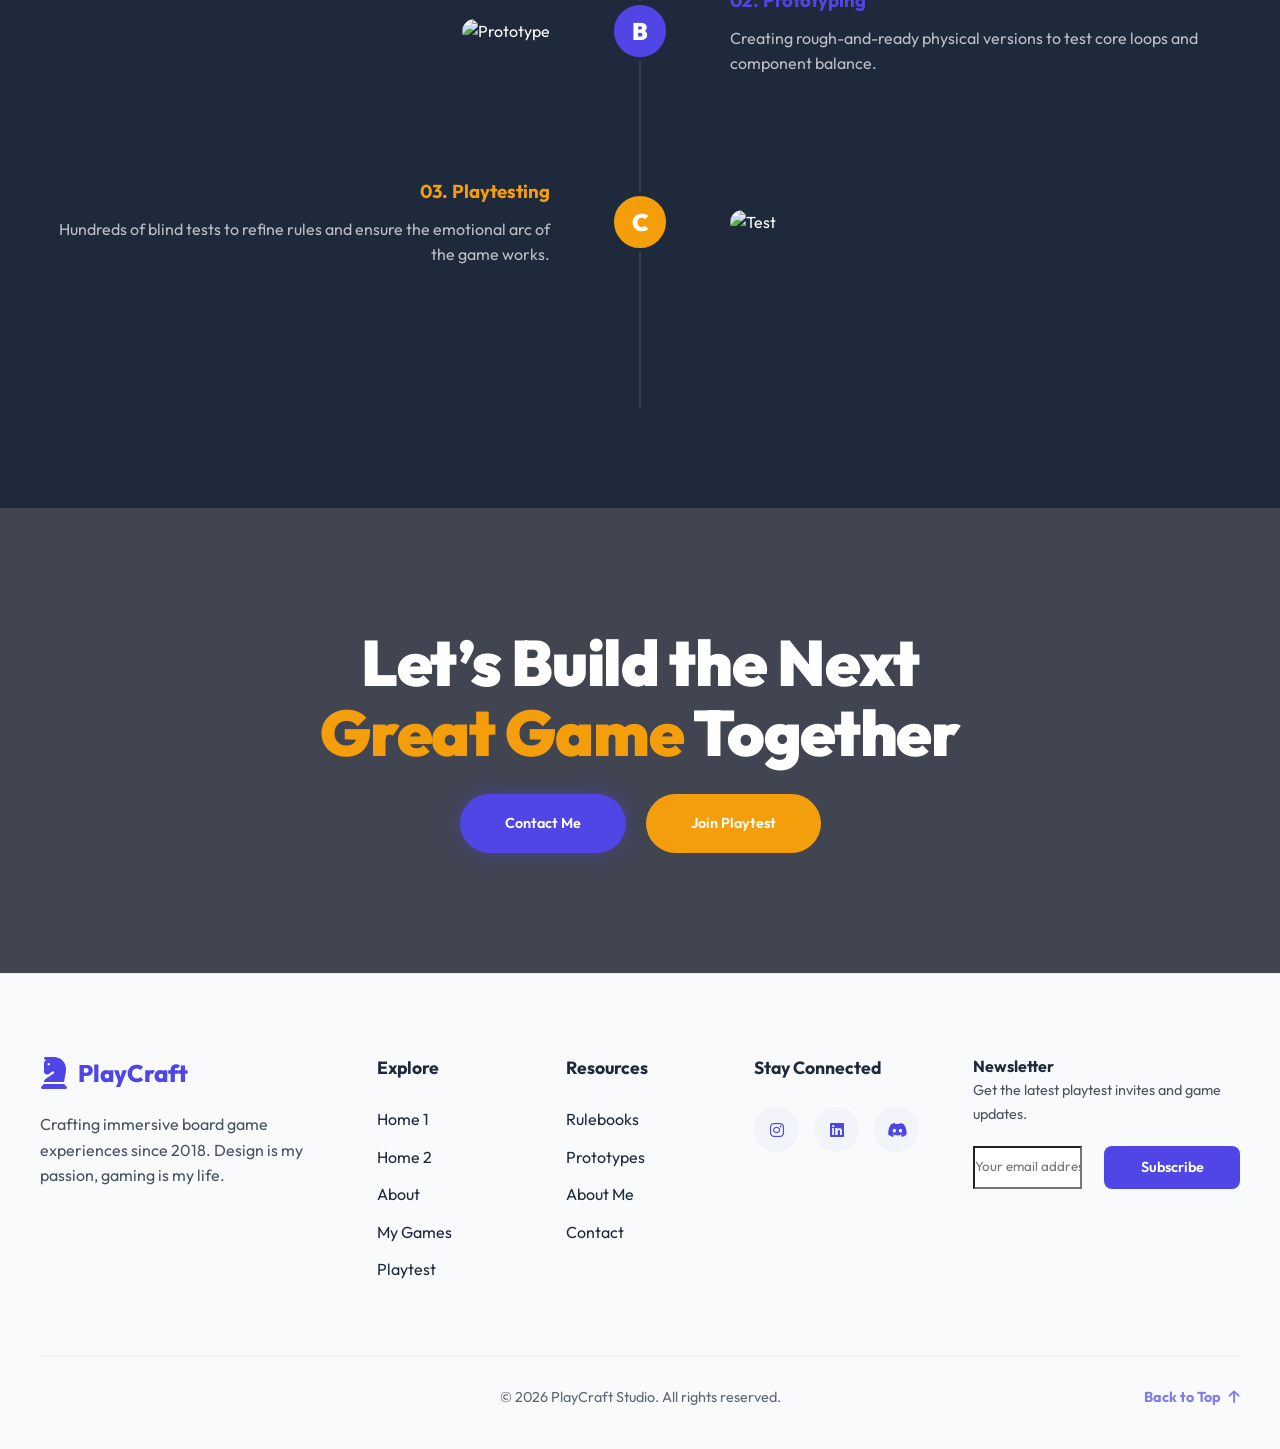
==== commit 4409876d: "hamburger" ====
--- a/about.html
+++ b/about.html
@@ -31,11 +31,11 @@
                     <li><a href="prototypes.html">Prototypes</a></li>
                     <li><a href="rulebooks.html">Rulebooks</a></li>
                     <li><a href="playtest.html">Playtest</a></li>
-                    <li><a href="contact.html">Contact</a></li>
-                    <li><a href="login.html" class="btn btn-primary">Reach Me</a></li>
+                    <li><a href="contact.html" class="btn btn-primary reach-me-btn mobile-only">Reach Me</a></li>
                 </ul>
             </nav>
             <div class="header-actions">
+                <a href="contact.html" class="btn btn-primary reach-me-btn desktop-only">Reach Me</a>
                 <button class="toggle-btn" id="theme-toggle"><i class="fas fa-moon"></i></button>
                 <button class="toggle-btn" id="rtl-toggle">RTL</button>
                 <i class="fas fa-bars hamburger" id="hamburger"></i>
--- a/style.css
+++ b/style.css
@@ -39,12 +39,21 @@
 }
 
 html {
+    overflow-x: hidden !important;
+    width: 100%;
+    max-width: 100%;
     scroll-behavior: smooth;
 }
 
 body, button, input, select, textarea {
     font-family: 'Outfit', sans-serif;
+    color: var(--text-light);
     line-height: 1.6;
+    overflow-x: hidden !important;
+    width: 100%;
+    max-width: 100%;
+    position: relative;
+    background-color: var(--bg-light);
 }
 
 body {
@@ -111,6 +120,7 @@
     align-items: center;
     width: 100%;
     padding: 0 var(--container-padding);
+    max-width: 100%; /* Ensure it doesn't exceed viewport */
 }
 
 .logo {
@@ -323,6 +333,26 @@
     transform: translateY(-3px) scale(1.02);
     box-shadow: 0 15px 30px rgba(79, 70, 229, 0.4);
     filter: brightness(1.1);
+}
+
+/* Header Reach Me Button Specifics */
+.reach-me-btn {
+    padding: 12px 20px !important;
+    border-radius: 10px !important;
+    font-weight: 600 !important;
+    box-shadow: 0 4px 15px rgba(79, 70, 229, 0.2);
+}
+
+.reach-me-btn:hover {
+    box-shadow: 0 8px 25px rgba(79, 70, 229, 0.4) !important;
+}
+
+.desktop-only {
+    display: inline-flex !important;
+}
+
+.mobile-only {
+    display: none !important;
 }
 
 .btn-secondary {
@@ -712,7 +742,7 @@
 .story-badge {
     position: absolute;
     bottom: -20px;
-    right: -20px;
+    right: 0px;
     background: var(--primary);
     color: white;
     padding: 25px;
@@ -760,8 +790,8 @@
 
 .philosophy-card {
     flex: 1;
-    min-width: 280px;
-    max-width: 380px;
+    min-width: 250px;
+    max-width: 100%;
     padding: 40px;
     background: white;
     border-radius: 20px;
@@ -1639,7 +1669,56 @@
 }
 
 @media (max-width: 1024px) {
-    .header-container { width: 100%; }
+    .header-container { 
+        padding: 0 12px; 
+        overflow: visible;
+        width: 100%;
+        max-width: 100%;
+    }
+    .logo {
+        font-size: 1.2rem;
+        flex-shrink: 1; /* Allow logo to shrink if needed */
+        min-width: 0;
+        white-space: nowrap;
+    }
+    .logo i {
+        font-size: 1.6rem;
+        flex-shrink: 0;
+    }
+    .logo span {
+        overflow: hidden;
+        text-overflow: ellipsis;
+    }
+    .header-actions {
+        gap: 8px;
+        display: flex;
+        align-items: center;
+        flex-wrap: nowrap;
+        flex-shrink: 0; /* Prevent actions from shrinking */
+        margin-left: 10px;
+    }
+    .toggle-btn {
+        width: 36px;
+        height: 36px;
+        font-size: 0.85rem;
+        display: flex;
+        align-items: center;
+        justify-content: center;
+        padding: 0;
+        flex-shrink: 0;
+    }
+    #rtl-toggle {
+        width: auto;
+        min-width: 34px;
+        padding: 0 4px;
+        font-size: 0.75rem;
+    }
+    .hamburger {
+        font-size: 1.4rem;
+        margin: 0;
+        display: block !important;
+        flex-shrink: 0; /* Crucial: never let the hamburger shrink or be pushed out */
+    }
     .hero-title { font-size: 3rem; }
     .footer-grid { 
         grid-template-columns: 1.5fr 1fr 1fr; 
@@ -1654,7 +1733,13 @@
         margin: 0;
     }
     .newsletter-card { padding: 40px 20px; border-radius: 20px; margin: 0 auto; }
-    
+
+    .mobile-only {
+        display: flex !important;
+    }
+    .desktop-only {
+        display: none !important;
+    }
     nav {
         position: fixed;
         top: var(--header-height);
@@ -1674,6 +1759,15 @@
         align-items: flex-start;
         gap: 30px;
     }
+    nav ul li {
+        width: 100%;
+    }
+    nav ul li .reach-me-btn {
+        width: 100%;
+        display: flex;
+        justify-content: center;
+        margin-top: 10px;
+    }
     .session-grid {
         justify-content: center !important;
     }
@@ -1776,6 +1870,32 @@
 }
 
 @media (max-width: 480px) {
+    .header-container {
+        padding: 0 8px;
+    }
+    .logo {
+        font-size: 1.1rem;
+    }
+    .logo i {
+        font-size: 1.4rem;
+    }
+    .header-actions {
+        gap: 6px;
+        margin-left: 5px;
+    }
+    .toggle-btn {
+        width: 32px;
+        height: 32px;
+        font-size: 0.7rem;
+    }
+    #rtl-toggle {
+        min-width: 30px;
+        padding: 0 3px;
+        font-size: 0.65rem;
+    }
+    .hamburger {
+        font-size: 1.2rem;
+    }
     .hero-title { font-size: 1.8rem; }
     .footer-grid { grid-template-columns: 1fr; }
     .games-grid .card {
